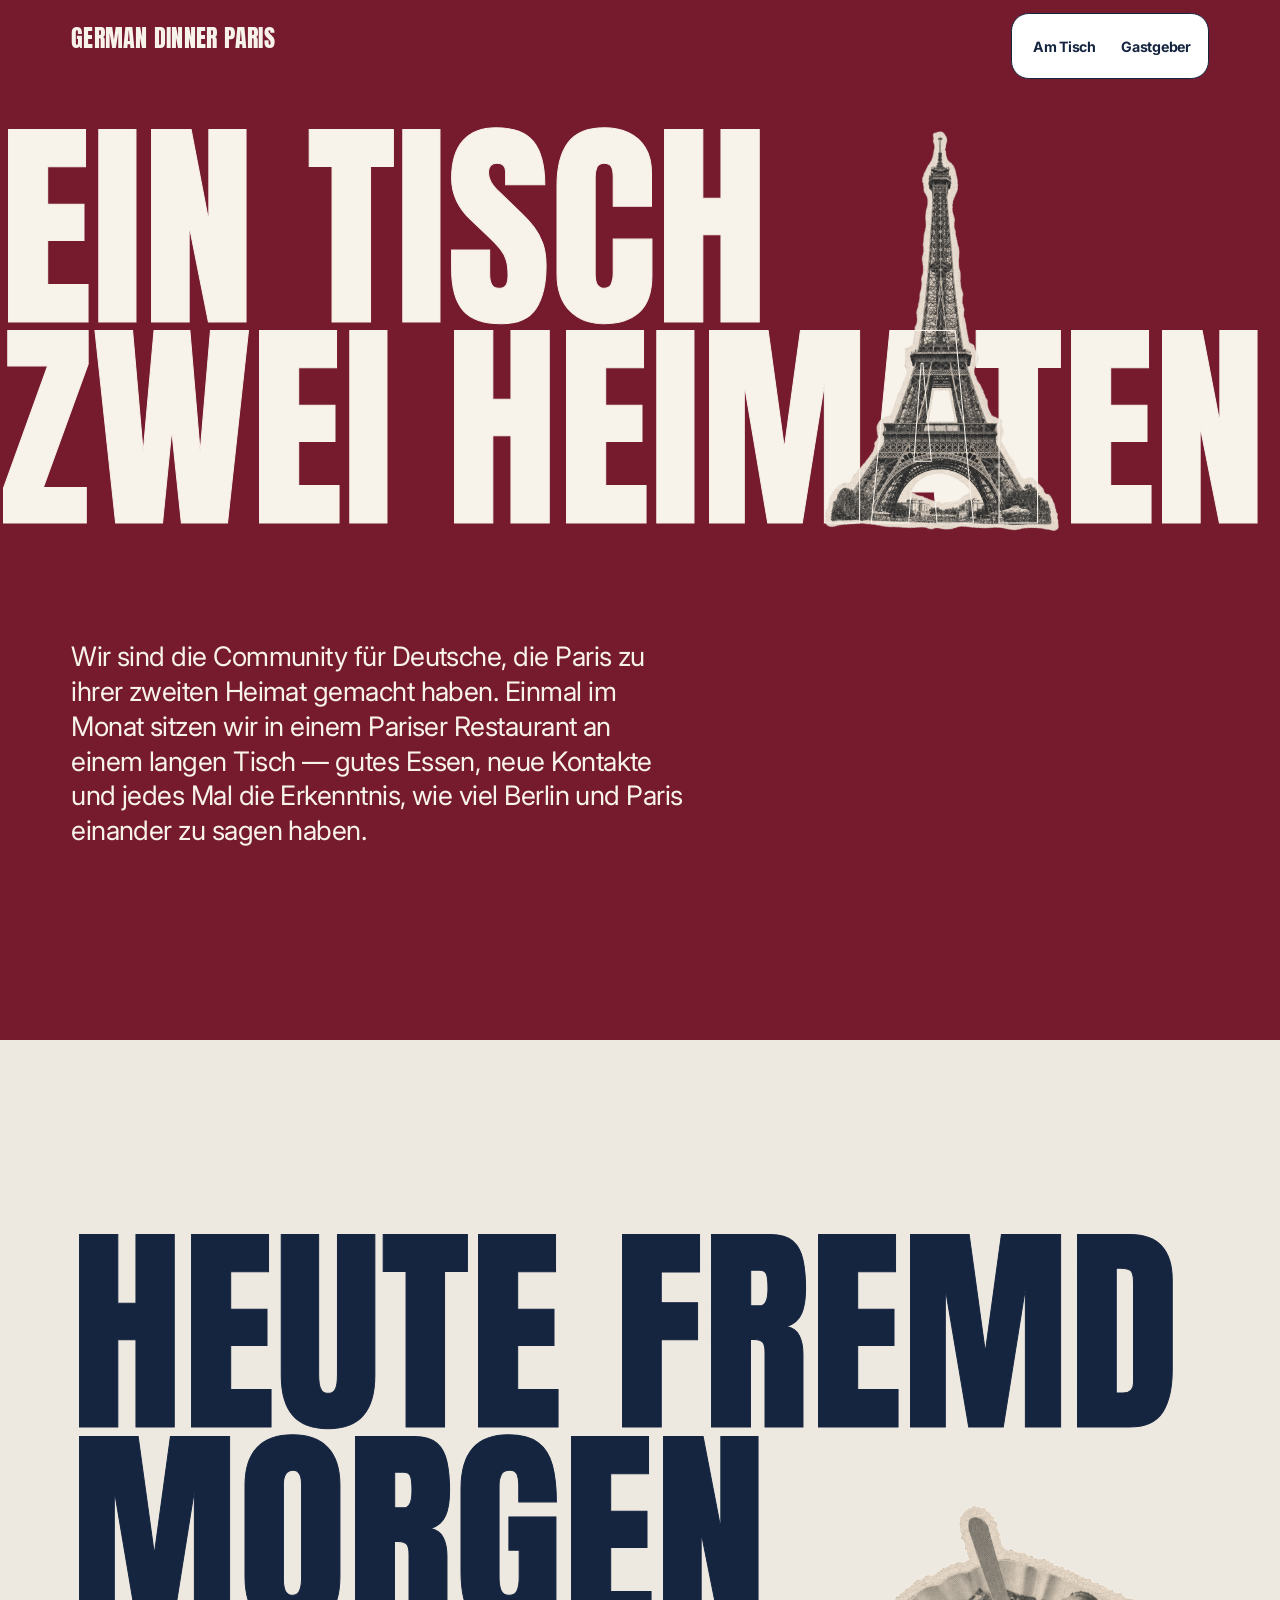
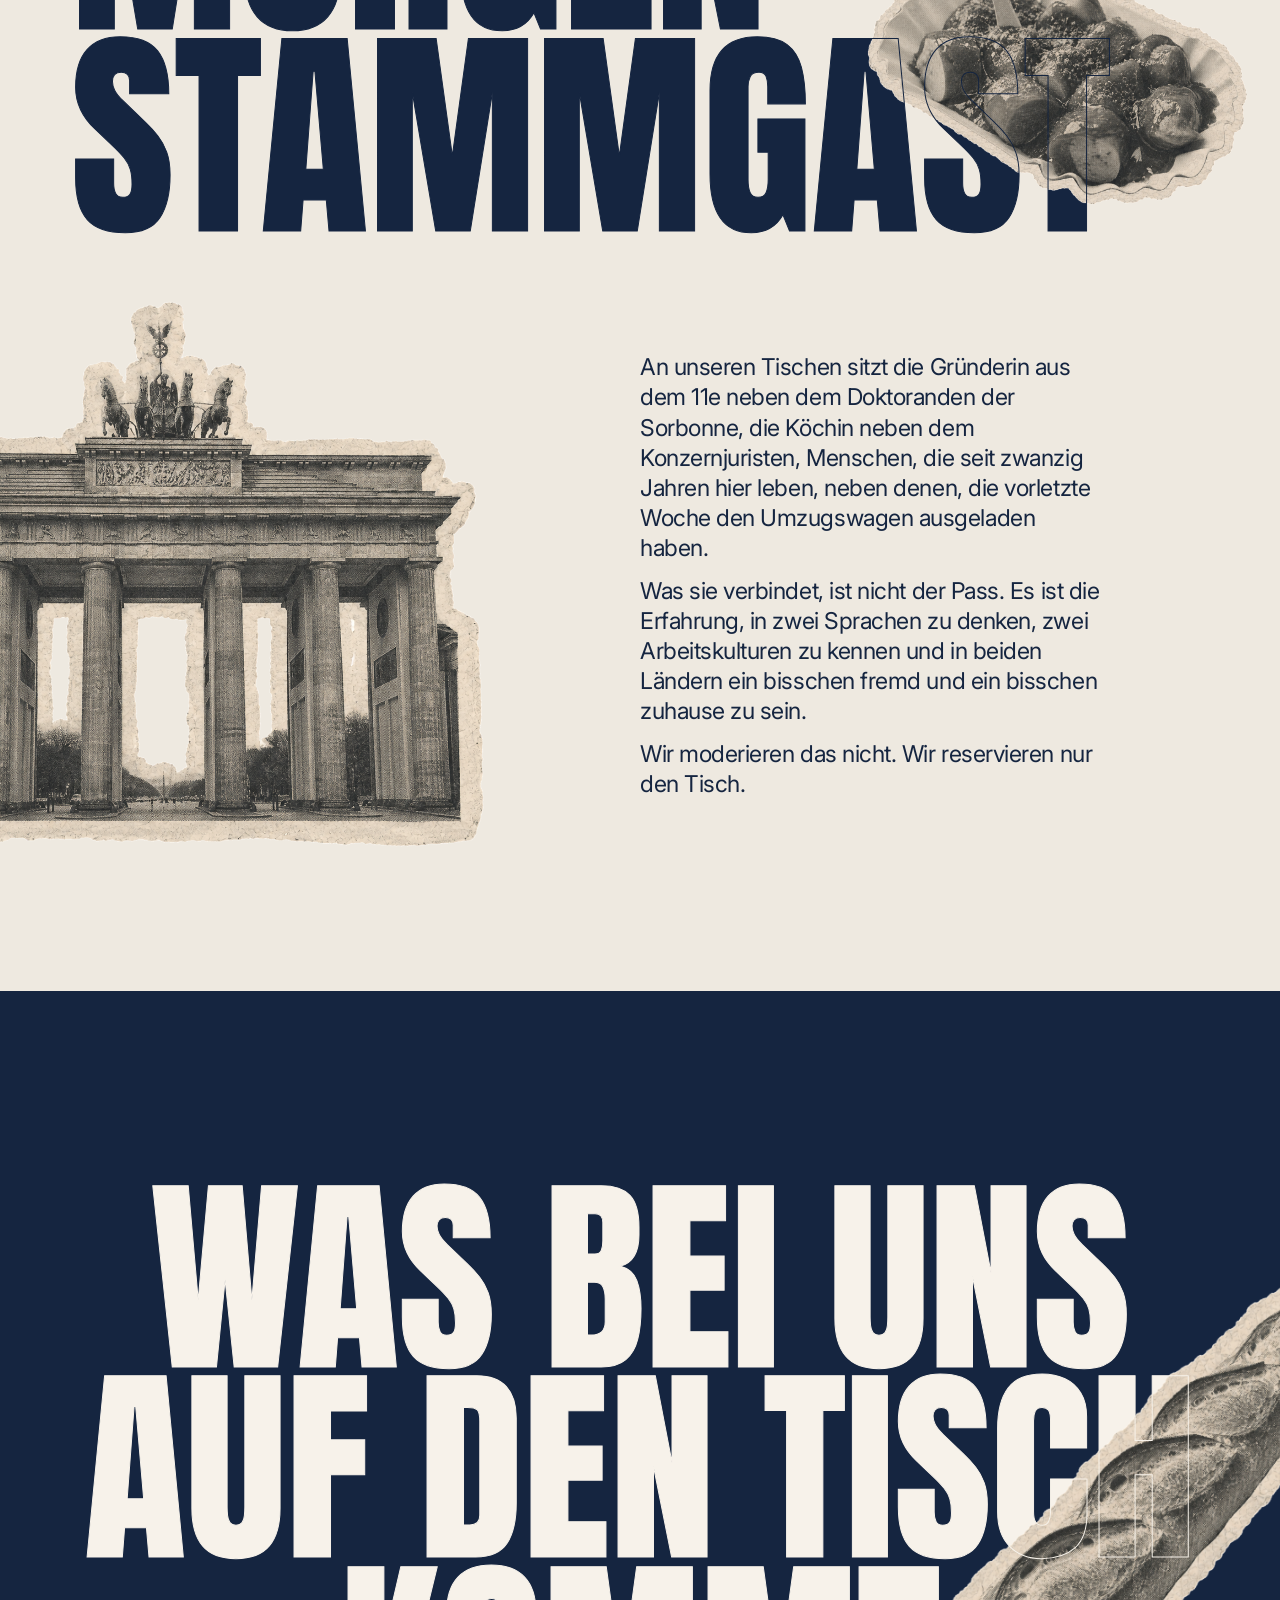
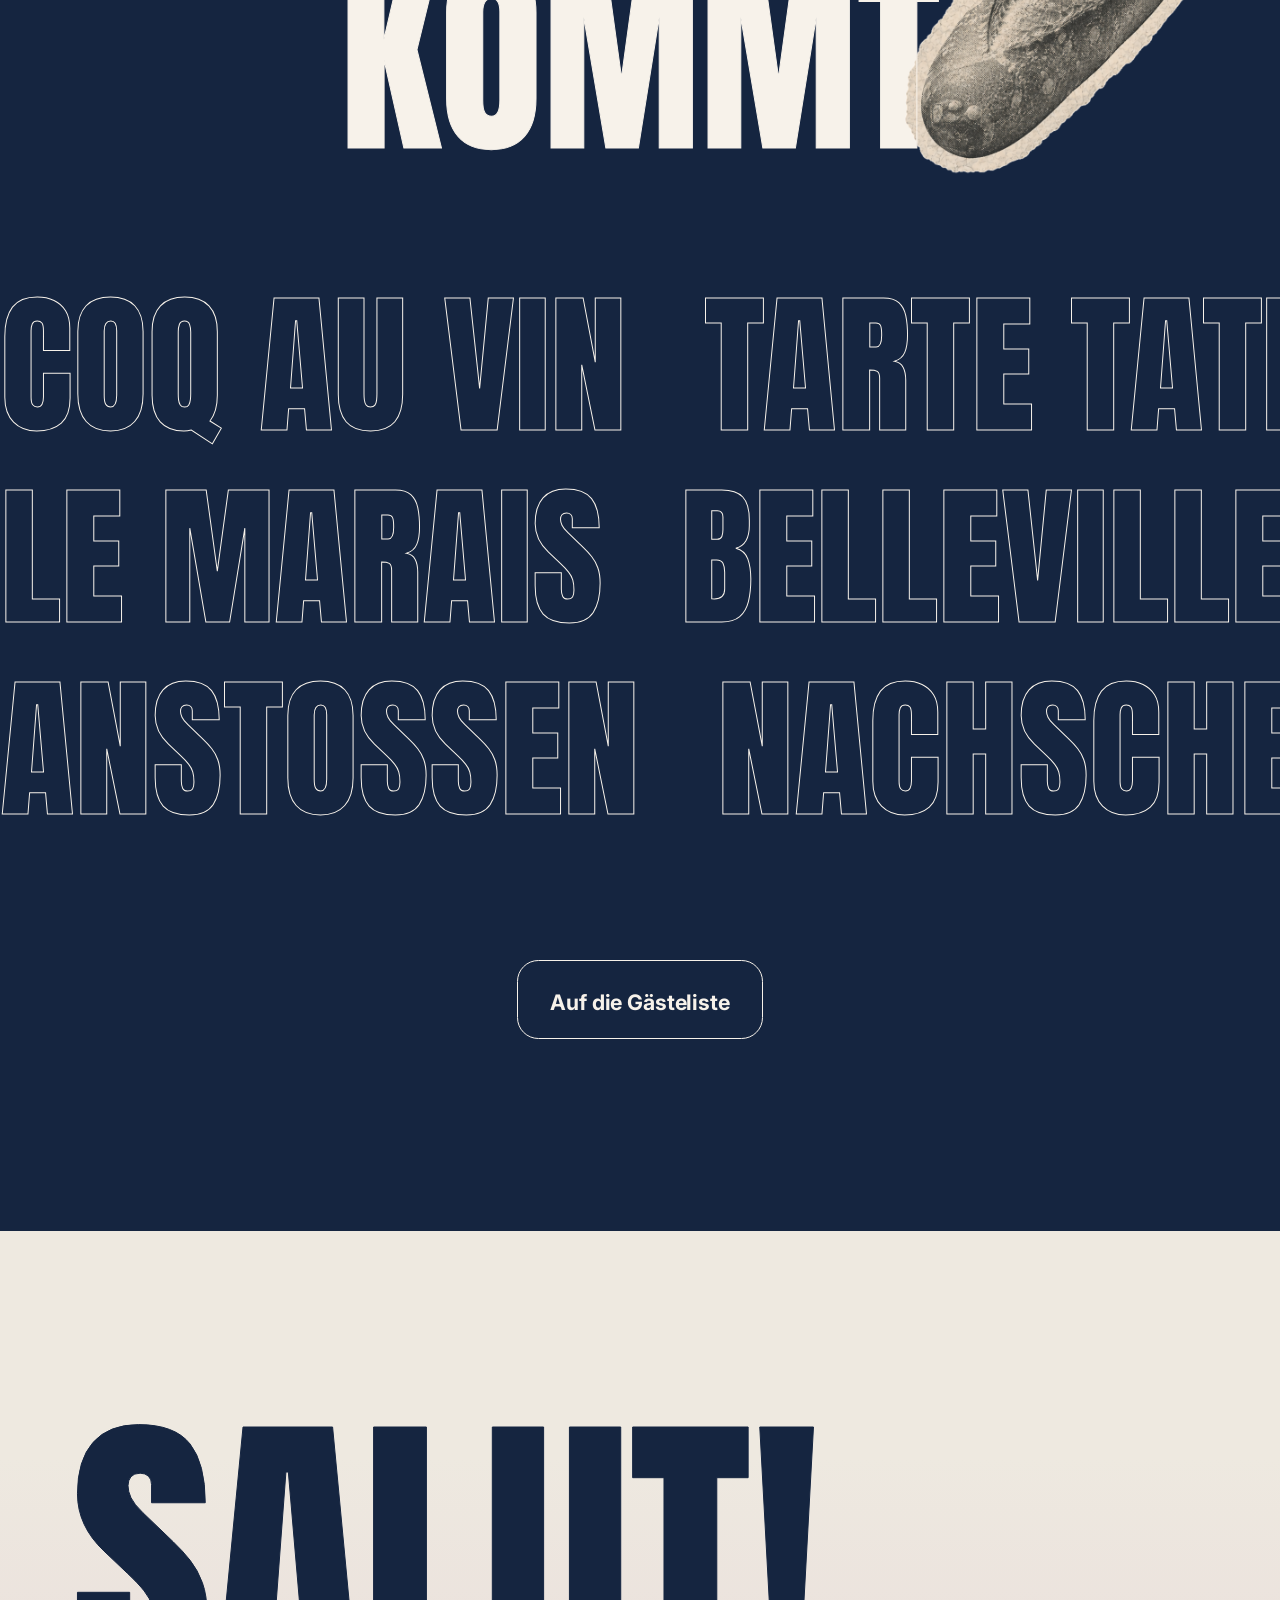
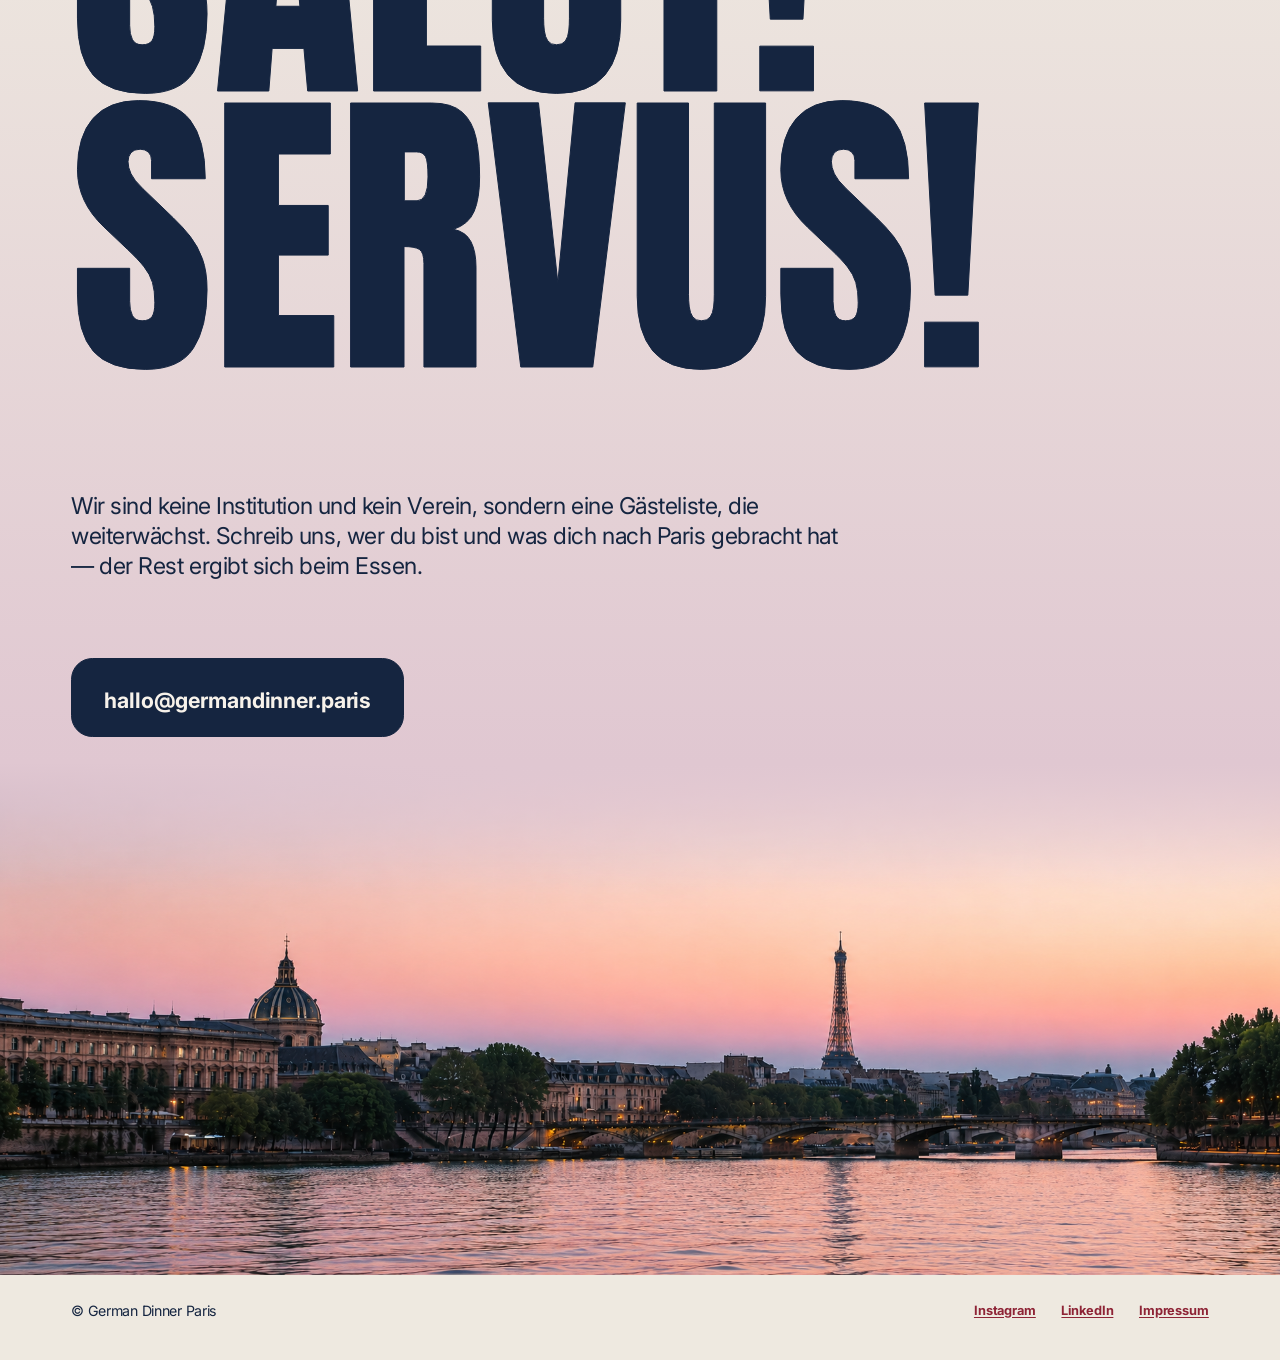
==== index.html @ aedc8566 "Mobil und Zwischenbereich: der fehlende zweite Breakpoint Vier Defekte auf dem Handy behoben:    Her" ====
<!DOCTYPE html>
<html lang="de">
<head>
<meta charset="utf-8">
<meta name="viewport" content="width=device-width, initial-scale=1">
<title>German Dinner Paris — Ein Tisch, zwei Heimaten</title>
<meta name="description" content="Die Community für Deutsche in Paris. Lange Tische, deutsch-französische Küche, neue Leute — und jedes Mal die Erkenntnis, wie viel Berlin und Paris einander zu sagen haben.">

<link rel="preconnect" href="https://fonts.googleapis.com">
<link rel="preconnect" href="https://fonts.gstatic.com" crossorigin>
<link href="https://fonts.googleapis.com/css2?family=Anton&family=Inter:wght@400;500;700&display=swap" rel="stylesheet">

<link rel="stylesheet" href="tokens.css?v=1787051856">
<link rel="stylesheet" href="base.css?v=1787051856">
<link rel="stylesheet" href="components.css?v=1787051856">
<link rel="stylesheet" href="page.css?v=1787051856">
</head>
<body>

<!-- ══════════════════════════════════════════════════════════
     NAVIGATION — Desktop: Pille oben rechts. Mobile: unten zentriert.
     ══════════════════════════════════════════════════════════ -->
<nav class="nav" aria-label="Hauptnavigation">
  <button class="nav__trigger" type="button" aria-expanded="false" aria-controls="navlist">Menü</button>
  <div class="nav__list" id="navlist">
    <a class="navlink" href="#tisch">Am Tisch</a>
    <a class="navlink" href="gastgeber.html">Gastgeber</a>
  </div>
</nav>


<!-- ══════════════════════════════════════════════════════════
     1  HERO
     Zwei Cutouts, zwei Länder — die Bilder tragen die Aussage,
     die Headline benennt sie.
     ══════════════════════════════════════════════════════════ -->
<section class="section section--accent">
  <div class="container">

    <header class="header">
      <a class="wordmark" href="#">German Dinner Paris</a>
    </header>

    <div class="spacer spacer--sm"></div>

    <div class="headline headline--hero">
      <h1 class="headline__text headline__text--sm headline__text--outline" aria-hidden="true">Ein Tisch<br>Zwei Heimaten</h1>
      <img class="object object--front object--eiffel-hero" src="01_Eiffelturm.png" alt="" aria-hidden="true">
      <h1 class="headline__text headline__text--sm">Ein Tisch<br>Zwei Heimaten</h1>
    </div>

    <div class="spacer spacer--sm"></div>

    <div class="textblock textblock--lead">
      <p>Wir sind die Community für Deutsche, die Paris zu ihrer zweiten
         Heimat gemacht haben. Einmal im Monat sitzen wir in einem Pariser
         Restaurant an einem langen Tisch — gutes Essen, neue Kontakte und
         jedes Mal die Erkenntnis, wie viel Berlin und Paris einander zu
         sagen haben.</p>
    </div>

    <div class="spacer spacer--lg"></div>
  </div>
</section>


<!-- ══════════════════════════════════════════════════════════
     2  MANIFEST — wer am Tisch sitzt
     ══════════════════════════════════════════════════════════ -->
<section class="section section--neutral" id="tisch">
  <div class="container">
    <div class="spacer spacer--lg"></div>

    <div class="headline headline--object">
      <h2 class="headline__text headline__text--manifest headline__text--outline" aria-hidden="true">Heute fremd<br>morgen<br>Stammgast</h2>
      <img class="object object--back object--tor-bleed" src="02_Brandenburgertor_cut.png" alt="" aria-hidden="true">
      <img class="object object--front object--currywurst" src="05_Currywurst_cut.png" alt="" aria-hidden="true">
      <h2 class="headline__text headline__text--manifest">Heute fremd<br>morgen<br>Stammgast</h2>
    </div>

    <div class="spacer spacer--md"></div>

    <div class="textblock textblock--offset">
      <p>An unseren Tischen sitzt die Gründerin aus dem 11e neben dem
         Doktoranden der Sorbonne, die Köchin neben dem Konzernjuristen,
         Menschen, die seit zwanzig Jahren hier leben, neben denen, die
         vorletzte Woche den Umzugswagen ausgeladen haben.</p>
      <p>Was sie verbindet, ist nicht der Pass. Es ist die Erfahrung, in zwei
         Sprachen zu denken, zwei Arbeitskulturen zu kennen und in beiden
         Ländern ein bisschen fremd und ein bisschen zuhause zu sein.</p>
      <p>Wir moderieren das nicht. Wir reservieren nur den Tisch.</p>
    </div>

    <div class="spacer spacer--lg"></div>
  </div>
</section>


<!-- ══════════════════════════════════════════════════════════
     3  MENÜ — Marquee
     Drei Bänder: Küche, Städte, Verben. Die Liste steht jeweils
     zweimal im Track, sonst springt der Loop bei -50%.
     ══════════════════════════════════════════════════════════ -->
<section class="section section--dark">
  <div class="container">
    <div class="spacer spacer--lg"></div>
    <div class="headline headline--object">
      <h2 class="headline__text headline__text--center headline__text--menu headline__text--outline" aria-hidden="true">Was bei uns<br>auf den Tisch<br>kommt</h2>
      <img class="object object--front object--baguette" src="04_Baguette_cut.png" alt="" aria-hidden="true">
      <h2 class="headline__text headline__text--center headline__text--menu">Was bei uns<br>auf den Tisch<br>kommt</h2>
    </div>
    <div class="spacer spacer--md"></div>
  </div>

  <div class="marquee" aria-label="Aus der Karte">
    <div class="marquee__track">
      <ul class="marquee__list">
        <li class="marquee__item"><span class="marquee__link">Coq au Vin</span></li>
        <li class="marquee__item"><span class="marquee__link">Tarte Tatin</span></li>
        <li class="marquee__item"><span class="marquee__link">Bouillabaisse</span></li>
        <li class="marquee__item"><span class="marquee__link">Crème Brûlée</span></li>
        <li class="marquee__item"><span class="marquee__link">Steak Frites</span></li>
        <li class="marquee__item"><span class="marquee__link">Ratatouille</span></li>
        <li class="marquee__item"><span class="marquee__link">Macaron</span></li>
        <li class="marquee__item"><span class="marquee__link">Millefeuille</span></li>
        <li class="marquee__item"><span class="marquee__link">Cassoulet</span></li>
        <li class="marquee__item"><span class="marquee__link">Sole Meunière</span></li>
      </ul>
      <ul class="marquee__list" aria-hidden="true">
        <li class="marquee__item"><span class="marquee__link">Coq au Vin</span></li>
        <li class="marquee__item"><span class="marquee__link">Tarte Tatin</span></li>
        <li class="marquee__item"><span class="marquee__link">Bouillabaisse</span></li>
        <li class="marquee__item"><span class="marquee__link">Crème Brûlée</span></li>
        <li class="marquee__item"><span class="marquee__link">Steak Frites</span></li>
        <li class="marquee__item"><span class="marquee__link">Ratatouille</span></li>
        <li class="marquee__item"><span class="marquee__link">Macaron</span></li>
        <li class="marquee__item"><span class="marquee__link">Millefeuille</span></li>
        <li class="marquee__item"><span class="marquee__link">Cassoulet</span></li>
        <li class="marquee__item"><span class="marquee__link">Sole Meunière</span></li>
      </ul>
    </div>
  </div>

  <div class="marquee" aria-label="Wo wir uns treffen">
    <div class="marquee__track marquee__track--reverse">
      <ul class="marquee__list">
        <li class="marquee__item"><span class="marquee__link">Le Marais</span></li>
        <li class="marquee__item"><span class="marquee__link">Belleville</span></li>
        <li class="marquee__item"><span class="marquee__link">Oberkampf</span></li>
        <li class="marquee__item"><span class="marquee__link">Montmartre</span></li>
        <li class="marquee__item"><span class="marquee__link">Bastille</span></li>
        <li class="marquee__item"><span class="marquee__link">Pigalle</span></li>
        <li class="marquee__item"><span class="marquee__link">Saint-Germain</span></li>
        <li class="marquee__item"><span class="marquee__link">Batignolles</span></li>
        <li class="marquee__item"><span class="marquee__link">Odéon</span></li>
        <li class="marquee__item"><span class="marquee__link">République</span></li>
      </ul>
      <ul class="marquee__list" aria-hidden="true">
        <li class="marquee__item"><span class="marquee__link">Le Marais</span></li>
        <li class="marquee__item"><span class="marquee__link">Belleville</span></li>
        <li class="marquee__item"><span class="marquee__link">Oberkampf</span></li>
        <li class="marquee__item"><span class="marquee__link">Montmartre</span></li>
        <li class="marquee__item"><span class="marquee__link">Bastille</span></li>
        <li class="marquee__item"><span class="marquee__link">Pigalle</span></li>
        <li class="marquee__item"><span class="marquee__link">Saint-Germain</span></li>
        <li class="marquee__item"><span class="marquee__link">Batignolles</span></li>
        <li class="marquee__item"><span class="marquee__link">Odéon</span></li>
        <li class="marquee__item"><span class="marquee__link">République</span></li>
      </ul>
    </div>
  </div>

  <div class="marquee" aria-label="Was an unseren Abenden passiert">
    <div class="marquee__track">
      <ul class="marquee__list">
        <li class="marquee__item"><span class="marquee__link">Anstoßen</span></li>
        <li class="marquee__item"><span class="marquee__link">Nachschenken</span></li>
        <li class="marquee__item"><span class="marquee__link">Widersprechen</span></li>
        <li class="marquee__item"><span class="marquee__link">Weiterdenken</span></li>
        <li class="marquee__item"><span class="marquee__link">Verbinden</span></li>
        <li class="marquee__item"><span class="marquee__link">Bleiben</span></li>
      </ul>
      <ul class="marquee__list" aria-hidden="true">
        <li class="marquee__item"><span class="marquee__link">Anstoßen</span></li>
        <li class="marquee__item"><span class="marquee__link">Nachschenken</span></li>
        <li class="marquee__item"><span class="marquee__link">Widersprechen</span></li>
        <li class="marquee__item"><span class="marquee__link">Weiterdenken</span></li>
        <li class="marquee__item"><span class="marquee__link">Verbinden</span></li>
        <li class="marquee__item"><span class="marquee__link">Bleiben</span></li>
      </ul>
    </div>
  </div>

  <div class="spacer spacer--md"></div>
  <div class="container container--center">
    <a class="button" href="gastgeber.html">Auf die Gästeliste</a>
  </div>
  <div class="spacer spacer--lg"></div>
</section>


<!-- ══════════════════════════════════════════════════════════
     4  EINLADUNG + HORIZONT
     Die Einladung sitzt im Verlauf: das Elfenbein wird nach unten
     hin zum Pariser Abendhimmel und geht ohne Kante in das Foto
     über. Der Verlauf endet exakt auf dem Mittelwert der obersten
     Bildzeile (--color-horizon-sky); die Blende über der Bildkante
     fängt die horizontale Streuung dieser Zeile ab.
     ══════════════════════════════════════════════════════════ -->
<section class="section horizon" id="platz">
  <div class="horizon__sky">
    <div class="container">
      <div class="spacer spacer--lg"></div>

      <div class="headline">
        <h2 class="headline__text headline__text--closing headline__text--outline" aria-hidden="true">Salut!<br>Servus!</h2>
        <h2 class="headline__text headline__text--closing">Salut!<br>Servus!</h2>
      </div>

      <!-- md statt sm: schiebt Fließtext und Mail-Button tiefer in den
           Verlauf, wo die Farbe schon deutlich in den Abendhimmel dreht. -->
      <div class="spacer spacer--md"></div>

      <div class="textblock textblock--wide">
        <p>Wir sind keine Institution und kein Verein, sondern eine Gästeliste,
           die weiterwächst. Schreib uns, wer du bist und was dich nach Paris
           gebracht hat — der Rest ergibt sich beim Essen.</p>
      </div>

      <div class="spacer spacer--sm"></div>

      <div class="button-row">
        <a class="button button--dark button--filled" href="mailto:hallo@germandinner.paris">hallo@germandinner.paris</a>
      </div>

      <!-- xs statt lg: der Button steht dicht an der Bildkante, damit der
           Block im Bild endet statt davor auszulaufen. -->
      <div class="spacer spacer--xs"></div>
    </div>
  </div>

  <div class="horizon__photo">
    <img src="11_Paris.png"
         alt="Blick über die Seine auf Paris in der Abenddämmerung: links das Institut de France, in der Mitte der Pont des Arts, am Horizont der Eiffelturm">
  </div>
</section>


<!-- ══════════════════════════════════════════════════════════
     5  FOOTER — steht unter dem Bild, am Fuß der Seite
     ══════════════════════════════════════════════════════════ -->
<section class="section section--neutral">
  <div class="container">
    <div class="spacer spacer--xs"></div>
    <footer class="footer">
      <p class="footer__text">© German Dinner Paris</p>
      <div class="footer__links">
        <a class="footer__link" href="#">Instagram</a>
        <a class="footer__link" href="#">LinkedIn</a>
        <a class="footer__link" href="#">Impressum</a>
      </div>
    </footer>
  </div>
</section>


<script>
/* Mobile-Navigation --------------------------------------------------- */
(function () {
  var trigger = document.querySelector('.nav__trigger');
  var list    = document.getElementById('navlist');
  if (!trigger || !list) return;

  trigger.addEventListener('click', function () {
    var open = trigger.getAttribute('aria-expanded') === 'true';
    trigger.setAttribute('aria-expanded', String(!open));
    list.setAttribute('data-open', String(!open));
  });

  list.addEventListener('click', function (e) {
    if (e.target.closest('.navlink')) {
      trigger.setAttribute('aria-expanded', 'false');
      list.setAttribute('data-open', 'false');
    }
  });
})();

/* Akkordeon ----------------------------------------------------------- */
(function () {
  var toggles = document.querySelectorAll('.accordion__toggle');

  Array.prototype.forEach.call(toggles, function (toggle) {
    toggle.addEventListener('click', function () {
      var panel = document.getElementById(toggle.getAttribute('aria-controls'));
      var open  = toggle.getAttribute('aria-expanded') === 'true';

      /* Nur ein Panel gleichzeitig — der Kartenstapel bleibt so lesbar */
      Array.prototype.forEach.call(toggles, function (other) {
        if (other === toggle) return;
        other.setAttribute('aria-expanded', 'false');
        var p = document.getElementById(other.getAttribute('aria-controls'));
        if (p) p.setAttribute('data-open', 'false');
      });

      toggle.setAttribute('aria-expanded', String(!open));
      if (panel) panel.setAttribute('data-open', String(!open));
    });
  });
})();
</script>

</body>
</html>
---- tokens.css ----
/* ============================================================
   DESIGN TOKENS
   Abgeleitet von lafamiglia.vc — siehe DESIGN-SYSTEM.md
   ============================================================
   AUSTAUSCHEN für ein neues Projekt:
     - Block 2 (Farben): nur die 4 Kernfarben
     - Block 3 (Typografie): --font-display, --font-body
   NICHT ändern:
     - --u und alle calc(var(--u) * n)
     - --border-width, --transition-instant, --shadow-*
     - die z-index-Leiter
   ============================================================ */

:root {

  /* ══ 1. BASIS-UNIT ═════════════════════════════════════════
     Die zentrale Größe des gesamten Systems. Alles ist ein
     Vielfaches davon.
     Original: font-size: 1vw, ab 1440px eingefroren auf 14.4px.
     clamp() ergänzt eine Untergrenze und behebt damit den
     Lesbarkeitsdefekt der Referenz zwischen 480 und 767px. */
  --u: clamp(10px, 1vw, 14.4px);

  /* Zweiter Unit nur für Display-Typografie und Marquee.
     Ohne Untergrenze, damit Headlines auf sehr schmalen Viewports
     die Contentbreite füllen statt überzulaufen — die Untergrenze
     von --u schützt den Fließtext, würde hier aber Überlauf erzeugen. */
  --u-display: min(1vw, 14.4px);


  /* ══ 2. FARBEN ═════════════════════════════════════════════ */

  /* Kernpalette — GERMAN DINNER PARIS
     Tricolore, aber gedämpft: Weinrot und Marineblau statt Signalrot und
     Signalblau, dazwischen ein warmes Elfenbein als „blanc".
     Beide Farbfelder sind dunkel — anders als in der Referenz steht auf
     ihnen heller Text, nicht schwarzer. Das Elfenbein trägt den dunklen
     Text und ist zugleich der Papierton der Bildausschnitte, sodass die
     Cutouts eingebettet statt aufgeklebt wirken. */
  --color-primary:         #761B2E;  /* Weinrot    rgb(118,27,46)   hsl(348,63%,28%) */
  --color-navy:            #152540;  /* Marineblau rgb(21,37,64)    hsl(218,51%,17%) */
  --color-background:      #EEE9E0;  /* Elfenbein  rgb(238,233,224) hsl(39,29%,91%)  */
  --color-surface:         #FFFFFF;  /* rgb(255,255,255)  hsl(0,0%,100%)   */

  /* Marineblau trägt Text, Rahmen und gefüllte Flächen — reines Schwarz
     kommt in der Palette nicht mehr vor. */
  --color-secondary:       var(--color-navy);

  /* Abgeleitet */
  --color-accent:          var(--color-primary);
  --color-primary-ink:     #8E2436;  /* Links auf Elfenbein, 7.1:1        */
  --color-link-on-dark:    #E9BCC4;  /* Links auf Wein 6.3:1 / Navy 9.1:1 */
  --color-background-hero: var(--color-primary);   /* Hero-Fläche: Weinrot   */
  --color-background-alt:  var(--color-navy);      /* Marquee-Band: Marineblau */

  --color-text-primary:    var(--color-navy);
  --color-text-secondary:  #4C5568;
  /* Kein reines Weiß: das warme Creme nimmt den Papierton der Cutouts auf.
     Auf Weinrot 9.6:1, auf Marineblau 13.8:1. */
  --color-text-inverse:    #F7F2EA;
  --color-text-on-fill:    #F7F2EA;
  --color-text-muted:      rgba(247, 242, 234, .22);

  --color-border:          var(--color-navy);
  --color-border-subtle:   rgba(247, 242, 234, .22);

  /* Status — Erweiterung, in der Referenz nicht vorhanden.
     Error liegt bewusst heller und oranger als das Weinrot, damit
     Fehlermeldung und Akzentfarbe nicht verwechselbar sind. */
  --color-success:         #1F7A52;  /* hsl(157,60%,30%) */
  --color-warning:         #B07D12;  /* hsl(41,82%,38%)  */
  --color-error:           #D14330;  /* hsl(8,64%,50%)   */

  /* Ladeplatzhalter hinter Full-Bleed-Bildern */
  --color-image-placeholder: #9FB0C4;

  /* Nahtfarbe des Abschlussbildes: der Mittelwert der obersten Bildzeile
     von 11_Paris.png. Der Verlauf über dem Foto endet auf genau diesem
     Wert, deshalb ist die Kante unsichtbar. Wird das Bild getauscht, muss
     dieser Wert neu aus der ersten Bildzeile bestimmt werden. */
  --color-horizon-sky: #E0C7D1;


  /* ══ 3. TYPOGRAFIE ═════════════════════════════════════════ */

  --font-display: "Anton", "Big Shoulders Display", Impact, sans-serif;
  --font-body:    "Inter", "Helvetica Neue", -apple-system,
                  BlinkMacSystemFont, Arial, sans-serif;

  --fw-regular: 400;
  --fw-medium:  500;
  --fw-bold:    700;

  /* Skala — bewusst mit einem Loch zwischen heading-sm und display-xl.
     Die Display-Multiplikatoren sind gegenüber der Referenz (17.5 / 16)
     an Antons Laufweite angepasst: Anton läuft rund 1,6× breiter als
     MD Nichrome. Erhalten bleibt die Regel, nicht die Zahl — die
     Headline füllt die Contentbreite von 1280px. */
  --fs-display-2xl: calc(var(--u-display) * 17.2);  /* 248px @1440 */
  --fs-display-xl:  calc(var(--u-display) * 15.5);  /* 223px @1440 */
  --fs-heading-sm:  calc(var(--u) * 2.22);  /*  32px         */
  --fs-body-lg:     calc(var(--u) * 1.81);  /*  26.1px       */
  --fs-button:      calc(var(--u) * 1.67);  /*  24px         */
  --fs-nav:         calc(var(--u) * 1.11);  /*  16px         */
  --fs-caption:     calc(var(--u) * 1.11);  /*  16px         */
  --fs-link-sm:     calc(var(--u) * 1);     /*  14.4px       */

  --lh-display: .9;
  --lh-tight:   1;
  --lh-body:    1.3;
  --lh-loose:   1.5;

  --ls-display: -.01vw;
  --ls-body:    -.02em;


  /* ══ 4. SPACING ════════════════════════════════════════════ */

  --space-2xs: calc(var(--u) * 0.5);   /*   7.2px */
  --space-xs:  calc(var(--u) * 1);     /*  14.4px */
  --space-sm:  calc(var(--u) * 2);     /*  28.8px */
  --space-md:  calc(var(--u) * 2.5);   /*  36px   */
  --space-lg:  calc(var(--u) * 3.5);   /*  50.4px */
  --space-xl:  calc(var(--u) * 5.56);  /*  80px   ← Container-Padding */
  --space-2xl: calc(var(--u) * 6);     /*  86.4px */
  --space-3xl: calc(var(--u) * 9);     /* 129.6px */
  --space-4xl: calc(var(--u) * 15);    /* 216px   ← Sektionsabstand   */


  /* ══ 5. SIZING & CONTAINER ═════════════════════════════════ */

  --container-max-width: calc(var(--u) * 100);    /* 1440px */
  --container-padding:   var(--space-xl);         /*   80px */
  --content-width:       calc(var(--u) * 88.9);   /* 1280px */

  --column-text:         calc(var(--u) * 36.11);  /*  520px */
  --column-text-wide:    calc(var(--u) * 60);     /*  864px */
  --column-offset-half:  calc(var(--u) * 44.44);  /*  640px */

  --card-height:         calc(var(--u) * 44.31);  /*  638px */
  --portrait-max-height: calc(var(--u) * 33);     /*  475px */
  --card-overlap:        calc(var(--u) * -3.4);   /*  -49px */

  --marquee-height:      16vw;
  --fullbleed-height:    50vw;
  --logo-width:          calc(var(--u) * 10.14);  /*  146px */


  /* ══ 6. BORDER RADIUS ══════════════════════════════════════ */

  --radius-sm:   8px;
  --radius-md:   1.2rem;   /* 19.2px — Standard für alle Flächen */
  --radius-lg:   1.2rem;
  --radius-btn:  1em;      /* relativ zur eigenen Schriftgröße */
  --radius-pill: 1.39em;


  /* ══ 7. BORDERS ════════════════════════════════════════════ */

  --border-width:       1px;    /* skaliert bewusst NICHT mit */
  --border-width-thick: 1.5px;
  --border-default:     var(--border-width) solid var(--color-border);
  --text-stroke:        1px;
  --text-stroke-mobile: 0.7px;


  /* ══ 8. SHADOWS ════════════════════════════════════════════
     Bewusste Entscheidung: das Design kennt keine Elevation.
     Tiefe entsteht durch z-index, negative Margins und 1px-Rahmen. */

  --shadow-none: none;
  --shadow-card: none;


  /* ══ 9. TRANSITIONS ════════════════════════════════════════
     Zustandswechsel sind Schnitte, keine Blenden. */

  --transition-instant: 0s;
  --transition-fast:    .12s linear;   /* Obergrenze, falls unvermeidbar */
  --transition-mobile:  .2s ease;      /* nur Akkordeon/Karten ≤479px    */
  --marquee-duration:   60s;
  --marquee-easing:     linear;
  --dropdown-delay:     200ms;


  /* ══ 10. Z-INDEX ═══════════════════════════════════════════ */

  --z-base:            0;
  --z-image-back:      1;
  --z-image-front:     2;
  --z-heading-outline: 3;
  --z-ticker:          4;
  --z-card-overlay:    2;
  --z-nav-mobile:      100;
  --z-nav:             900;


  /* ══ 11. BREAKPOINTS (Referenzwerte) ═══════════════════════ */

  --bp-mobile:  479px;
  --bp-tablet:  767px;
  --bp-laptop:  991px;
  --bp-freeze: 1440px;
}


/* ============================================================
   MOBILE — der einzige echte Layout-Breakpoint.
   Eigener Multiplikatorsatz auf demselben Basisunit.
   Display schrumpft stark (17.5→19.7 bei viel kleinerem u),
   Body wächst relativ (1.81→4.62). Das Kontrastverhältnis
   fällt von ~10:1 auf ~4:1 — beabsichtigt.
   ============================================================ */

@media (max-width: 479px) {
  :root {
    --u: clamp(3.6px, 1vw, 5px);
    --u-display: 1vw;

    --fs-display-2xl: calc(var(--u-display) * 17.2);
    --fs-display-xl:  calc(var(--u-display) * 15.5);
    --fs-heading-sm:  calc(var(--u) * 4.62);
    --fs-body-lg:     calc(var(--u) * 4.62);
    --fs-button:      calc(var(--u) * 4);
    --fs-nav:         calc(var(--u) * 4);
    --fs-caption:     calc(var(--u) * 3.59);
    --fs-link-sm:     calc(var(--u) * 3.59);

    --space-2xs: calc(var(--u) * 1);
    --space-xs:  calc(var(--u) * 2);
    --space-sm:  calc(var(--u) * 4);
    --space-md:  calc(var(--u) * 6);
    --space-lg:  calc(var(--u) * 8);
    --space-xl:  calc(var(--u) * 5.56);   /* Seitenpadding bleibt proportional */
    --space-2xl: calc(var(--u) * 10);
    --space-3xl: calc(var(--u) * 25);
    --space-4xl: calc(var(--u) * 30);

    --logo-width:    calc(var(--u) * 30);
    --card-overlap:  calc(var(--u) * -8.2);
    --radius-pill:   3em;
    --text-stroke:   var(--text-stroke-mobile);
  }
}
---- base.css ----
/* ============================================================
   BASE — Reset, Basiselemente, Layout-Primitives
   Setzt tokens.css voraus.
   ============================================================ */

/* ── Schriften einbinden ────────────────────────────────────
   Ersetze diese Blöcke durch deine eigenen Familien.
   Display: hoch-kondensierte Grotesk, nur uppercase, ≥60px.
   Body:    neutrale Grotesk, 400/500/700.

@font-face {
  font-family: "Display";
  src: url("fonts/display-regular.woff2") format("woff2");
  font-weight: 400; font-style: normal; font-display: swap;
}
@font-face {
  font-family: "Body";
  src: url("fonts/body-regular.woff2") format("woff2");
  font-weight: 400; font-style: normal; font-display: swap;
}
@font-face {
  font-family: "Body";
  src: url("fonts/body-medium.woff2") format("woff2");
  font-weight: 500; font-style: normal; font-display: swap;
}
@font-face {
  font-family: "Body";
  src: url("fonts/body-bold.woff2") format("woff2");
  font-weight: 700; font-style: normal; font-display: swap;
}
   ──────────────────────────────────────────────────────────── */


/* ── Reset ──────────────────────────────────────────────────── */

*, *::before, *::after { box-sizing: border-box; }

html { height: 100%; -webkit-text-size-adjust: 100%; }

body {
  margin: 0;
  min-height: 100%;
  background-color: var(--color-background);
  color: var(--color-text-primary);

  /* Der Basisunit lebt hier. Alle em-Werte im System beziehen
     sich auf diesen Wert. */
  font-family: var(--font-body);
  font-size: var(--u);
  font-weight: var(--fw-regular);
  line-height: var(--lh-body);
  letter-spacing: var(--ls-display);

  -webkit-font-smoothing: antialiased;
  -moz-osx-font-smoothing: grayscale;
}

img, svg, video { display: block; max-width: 100%; }

button, input, select, textarea { font: inherit; color: inherit; }


/* ── Basiselemente ──────────────────────────────────────────── */

h1, h2, h3, h4, h5, h6 { margin: 0; font-weight: var(--fw-regular); }

p {
  margin: 0 0 var(--space-2xs);
  color: var(--color-text-primary);
  font-size: var(--fs-body-lg);
  font-weight: var(--fw-regular);
  line-height: var(--lh-body);
  letter-spacing: var(--ls-body);
}
p:last-child { margin-bottom: 0; }

a {
  color: var(--color-primary-ink);
  text-decoration: underline;
  text-underline-offset: .15em;
  transition-duration: var(--transition-instant);
}
a:hover { opacity: .5; }

/* Auf den dunklen Farbfeldern trägt der Akzentton nicht — Weinrot auf
   Marineblau kommt nur auf 2.2:1. Dort steht ein aufgehelltes Rosé
   derselben Farbfamilie. Bewusst nur auf Textlinks im Fließtext
   gemünzt — Buttons, Wortmarke und Navigation führen ihre eigene
   Farblogik und dürfen hiervon nicht überschrieben werden. */
.section--dark :is(p, li) a,
.section--accent :is(p, li) a { color: var(--color-link-on-dark); }


/* ── Focus (fehlt in der Referenz vollständig) ─────────────── */

a:focus-visible,
button:focus-visible,
.button:focus-visible,
.navlink:focus-visible,
.accordion__toggle:focus-visible,
[tabindex]:focus-visible {
  outline: 2px solid currentColor;
  outline-offset: 3px;
}


/* ── Reduced Motion (fehlt in der Referenz) ────────────────── */

@media (prefers-reduced-motion: reduce) {
  .marquee__track { animation: none !important; transform: none !important; }
  *, *::before, *::after {
    animation-duration: .01ms !important;
    animation-iteration-count: 1 !important;
    transition-duration: .01ms !important;
    scroll-behavior: auto !important;
  }
}


/* ============================================================
   LAYOUT-PRIMITIVES
   ============================================================ */

/* ── Sektion ────────────────────────────────────────────────
   Vollflächiger Farbblock. overflow:hidden fängt angeschnittene
   Bildobjekte ab — das ist Pflicht, kein Detail. */

.section {
  position: relative;
  overflow: hidden;
}
/* Zwei dunkle Farbfelder — Weinrot und Marineblau — mit hellem Text,
   dazwischen das Elfenbein mit dunklem Text. Anders als in der Referenz,
   deren Akzentfläche hell genug für schwarzen Text war. */
.section--accent {
  background-color: var(--color-background-hero);
  color: var(--color-text-inverse);
}
.section--dark {
  background-color: var(--color-background-alt);
  color: var(--color-text-inverse);
}
.section--neutral { background-color: var(--color-background); }

.section--accent :is(h1, h2, h3, h4, p),
.section--dark   :is(h1, h2, h3, h4, p) { color: var(--color-text-inverse); }

.section--visible { overflow: visible; }   /* nur wenn Sticky-Kinder enthalten sind */


/* ── Container ──────────────────────────────────────────────
   1440px max, 80px Seitenpadding → 1280px Contentbreite.
   Das ist die Referenzachse des gesamten Designs. */

.container {
  max-width: var(--container-max-width);
  margin-inline: auto;
  padding-inline: var(--container-padding);
}
.container--center { display: flex; justify-content: center; align-items: flex-start; }

@media (max-width: 479px) {
  .container { max-width: 100%; }
}


/* ── Spacer ─────────────────────────────────────────────────
   Vertikaler Rhythmus über leere Elemente statt Margins.
   Ungewöhnlich, aber der Grund für die Konsistenz. */

.spacer      { flex: none; }
.spacer--xs  { width: var(--space-sm);  height: var(--space-sm);  }
.spacer--sm  { width: var(--space-2xl); height: var(--space-2xl); }
.spacer--md  { width: var(--space-3xl); height: var(--space-3xl); }
.spacer--lg  { width: var(--space-4xl); height: var(--space-4xl); }


/* ── Textspalte ─────────────────────────────────────────────
   Nie zentriert, nie volle Breite. Entweder linksbündig bei 0
   oder startend bei exakt 50% der Contentbreite. */

.textblock            { max-width: var(--column-text); position: relative; z-index: var(--z-image-front); }
.textblock--offset    { margin-left: var(--column-offset-half); }
.textblock--wide      { max-width: var(--column-text-wide); }

@media (max-width: 479px) {
  .textblock, .textblock--wide { max-width: 100%; }
  .textblock--offset { margin-left: 0; }
}


/* ── 50/50-Split mit Sticky-Visual ──────────────────────────
   Kein Gap. Trennung entsteht durch Innen-Whitespace. */

.split          { display: flex; align-items: flex-start; position: relative; }
.split__visual  { width: 50%; position: sticky; top: 0; padding-top: var(--space-2xl); }
.split__content { width: 50%; padding-top: var(--space-lg); }

@media (max-width: 479px) {
  .split          { flex-direction: column; }
  .split__visual  { width: 100%; position: static; padding-top: 0; }
  .split__content { width: 100%; padding-top: calc(var(--u) * 20); }
}
---- components.css ----
/* ============================================================
   COMPONENTS
   Setzt tokens.css und base.css voraus.

   Aufbau der Datei:
     1  Header & Logo
     2  Navigation (Desktop-Pille / Mobile-Bottom-Sheet)
     3  Display-Headline mit Outline-Overlay  ← die Signature
     4  Bildobjekte (freigestellte Cutouts)
     5  Buttons
     6  Karten
     7  Akkordeon-Stapel
     8  Marquee
     9  Full-Bleed-Bildsektion
    10  Footer
    11  Erweiterungen: Formulare, Badges, Tabs
         (in der Referenz nicht vorhanden — konsequent abgeleitet)
   ============================================================ */


/* ════════════════════════════════════════════════════════════
   1  HEADER & LOGO
   ════════════════════════════════════════════════════════════ */

.header {
  display: flex;
  justify-content: space-between;
  align-items: stretch;
  padding-top: var(--space-xs);
  position: relative;
}

.logo {
  width: var(--logo-width);
  max-width: none;
  padding-top: var(--space-xs);
}

@media (max-width: 479px) {
  .header { margin-bottom: calc(var(--u) * 15); padding-top: calc(var(--u) * 6); }
  .logo   { padding-top: 0; }
}


/* ════════════════════════════════════════════════════════════
   2  NAVIGATION
   Desktop: freischwebende Pille oben rechts — keine Leiste.
   Mobile:  Pille unten zentriert mit Menu-Trigger.
   ════════════════════════════════════════════════════════════ */

.nav {
  position: fixed;
  top: var(--space-xs);
  right: var(--container-padding);
  z-index: var(--z-nav);

  display: flex;
  align-items: center;

  background-color: var(--color-surface);
  border: var(--border-default);
  border-radius: var(--radius-pill);

  /* Pflicht: beschneidet die schwarze Hover-Fläche am Radius */
  overflow: hidden;
}

.nav__list {
  display: flex;
  align-items: center;
}

.navlink {
  display: block;
  color: var(--color-text-primary);
  font-family: var(--font-body);
  font-size: var(--fs-nav);
  font-weight: var(--fw-bold);
  line-height: var(--lh-body);
  letter-spacing: var(--ls-body);
  text-decoration: none;

  /* em bezieht sich hier auf die EIGENE font-size, nicht auf --u.
     Bei --fs-nav = 16px: 27.2 / 14.4 / 24px. */
  padding: 1.7em .9em 1.5em;

  transition-duration: var(--transition-instant);
}
.navlink:first-child { padding-left: 1.5em; }
.navlink:last-child  { padding-right: 1.2em; }

/* Harte Inversion, ohne Dauer — das prägendste Merkmal des Designs */
.navlink:hover {
  background-color: var(--color-secondary);
  color: var(--color-text-inverse);
  opacity: 1;
}

.nav__trigger { display: none; }

@media (max-width: 479px) {
  .nav {
    /* Zentrierung über transform statt auto-Margins: bei fixierten Boxen
       mit left:0 und right:0 lösen sich auto-Margins zu 0 auf, die Pille
       würde am linken Rand kleben. */
    top: auto;
    right: auto;
    bottom: var(--space-2xs);
    left: 50%;
    transform: translateX(-50%);
    z-index: var(--z-nav-mobile);

    flex-direction: column;
    justify-content: flex-end;

    width: max-content;
    min-width: calc(var(--u) * 38);
    max-width: calc(var(--u) * 60);
    height: auto;
    margin: 0;
  }

  .nav__trigger {
    display: block;
    width: 100%;
    padding: 1.4em 0 1.2em;
    color: var(--color-text-primary);
    font-size: var(--fs-nav);
    font-weight: var(--fw-bold);
    letter-spacing: var(--ls-body);
    text-align: center;
    cursor: pointer;
  }
  .nav__trigger:hover {
    background-color: var(--color-secondary);
    color: var(--color-text-inverse);
  }
  .nav__trigger[aria-expanded="true"] { color: rgba(0, 0, 0, .36); }

  .nav__list {
    display: none;
    flex-direction: column;
    order: -1;              /* Links klappen ÜBER dem Trigger auf */
    overflow: hidden;
  }
  .nav__list[data-open="true"] { display: flex; }

  .navlink {
    width: 100%;
    padding-inline: 0;
    text-align: center;
  }
  .navlink:first-child { padding-left: 0; }
  .navlink:last-child  { padding: 1.4em 0 1.2em; }
}


/* ════════════════════════════════════════════════════════════
   3  DISPLAY-HEADLINE MIT OUTLINE-OVERLAY   ← die Signature
   ════════════════════════════════════════════════════════════

   Markup — die Reihenfolge ist zwingend:

   <div class="headline">
     <h1 class="headline__text headline__text--outline">Text</h1>
     <img class="object object--front" src="…" alt="">
     <img class="object object--back"  src="…" alt="">
     <h1 class="headline__text">Text</h1>
   </div>

   Der Outline-Klon liegt absolut über allem (z-3), die Bilder
   dazwischen (z-2, z-1), der gefüllte Text im normalen Fluss
   darunter. Das Bild verdeckt den gefüllten Text; die Outline
   bleibt sichtbar. Aria-hidden auf dem Klon nicht vergessen.
   ════════════════════════════════════════════════════════════ */

.headline { position: relative; }

.headline__text {
  position: relative;
  margin: 0;
  color: var(--color-text-primary);
  font-family: var(--font-display);
  font-size: var(--fs-display-2xl);
  font-weight: var(--fw-regular);
  line-height: var(--lh-display);
  letter-spacing: var(--ls-display);
  text-transform: uppercase;

  /* Zeilenumbrueche kommen ausschliesslich aus dem <br> im Markup.
     Die Schriftgrade sind so gerechnet, dass die laengste Zeile die
     Contentbreite exakt fuellt — ohne diese Regel entscheidet Rundung
     darueber, ob eine Zeile umbricht. Bei 1009px Viewport war die
     Headline 897px breit, die Spalte 895px: „Ein Abend" fiel in zwei
     Zeilen. Ein Ueberhang von zwei Pixeln faellt niemandem auf, ein
     Umbruch mitten im Namen dagegen sofort. */
  white-space: nowrap;
}

/* Kleinere Variante — für Hero-Headlines, die drei Zeilen laufen */
.headline__text--sm { font-size: var(--fs-display-xl); }

.headline__text--outline {
  position: absolute;
  top: 0;
  /* left/right sind Pflicht: ohne sie schrumpft die absolut gesetzte
     Kopie auf Textbreite. Bei linksbündigen Headlines fällt das nicht
     auf, bei zentrierten zentriert sie dann in einer schmaleren Box
     als die gefüllte Kopie — die Kontur säße sichtbar versetzt. */
  left: 0;
  right: 0;
  z-index: var(--z-heading-outline);
  margin-top: 0;
}

/* Bewusst ohne z-index: die Klasse steht nach --outline und hat dieselbe
   Spezifität. Ein z-index hier würde den der Outline-Kopie überschreiben,
   sie unter die Bildobjekte schieben und den Signature-Effekt genau bei
   zentrierten Headlines aushebeln. */
.headline__text--center  { text-align: center; }
.headline__text--inverse { color: var(--color-text-inverse); }

/* @supports-Kapselung ist Pflicht: ohne sie wird die Headline in
   nicht unterstützenden Engines unsichtbar statt nur ungefüllt. */
@supports (-webkit-text-stroke: 1px black) {
  .headline__text--outline {
    -webkit-text-stroke: var(--text-stroke) var(--color-text-primary);
    -webkit-text-fill-color: transparent;
  }
  .section--dark .headline__text--outline,
  .section--accent .headline__text--outline {
    -webkit-text-stroke-color: var(--color-text-inverse);
  }
}


/* ════════════════════════════════════════════════════════════
   4  BILDOBJEKTE (freigestellte Cutouts)
   Absolut positioniert, Maße in em (= Vielfache von --u), damit
   sie exakt mit der Typografie mitskalieren.
   Kein Radius, kein object-fit, kein Overlay.
   ════════════════════════════════════════════════════════════ */

.object {
  position: absolute;
  max-width: none;
}
.object--back  { z-index: var(--z-image-back);  }
.object--front { z-index: var(--z-image-front); }

/* Beispielplatzierungen — beim Austausch der Bilder anpassen.
   Zielbereich: horizontal 40–75% der Contentbreite, vertikal im
   unteren Drittel der Headline. Mindestens ein Objekt pro Sektion
   sollte über den Rand hinauslaufen (negativer margin-left). */

.object--hero-back  { width: calc(var(--u) * 24.03); margin-top: calc(var(--u) * 12.4); margin-left: calc(var(--u) * 39); }
.object--hero-front { width: calc(var(--u) * 27.29); margin-top: calc(var(--u) *  5.5); margin-left: calc(var(--u) * 40.1); }
.object--wide-right { width: calc(var(--u) * 60.21); margin-top: calc(var(--u) *  4.2); margin-left: calc(var(--u) * 41.5); }
.object--bleed-left { width: calc(var(--u) * 40.14); margin-top: calc(var(--u) *  8.1); margin-left: calc(var(--u) * -10.4); }


/* ════════════════════════════════════════════════════════════
   5  BUTTONS
   Drei Varianten, alle über Farbinversion definiert.
   transition-duration: 0s — harte Umschaltung ist Absicht.
   ════════════════════════════════════════════════════════════ */

.button {
  display: inline-block;
  cursor: pointer;

  font-family: var(--font-body);
  font-size: var(--fs-button);
  font-weight: var(--fw-bold);
  line-height: var(--lh-body);
  letter-spacing: var(--ls-display);
  text-align: center;
  text-decoration: none;

  /* Asymmetrisch: oben 1.3em, unten 1em. Kompensiert die
     Grundlinienlage der Grotesk — nicht "korrigieren". */
  padding: 1.3em 1.5em 1em;

  background-color: transparent;
  border: var(--border-width) solid var(--color-text-inverse);
  border-radius: var(--radius-btn);   /* 1em der eigenen font-size */
  color: var(--color-text-inverse);

  transition-duration: var(--transition-instant);
}

.button:hover {
  background-color: var(--color-surface);
  color: var(--color-text-primary);
  opacity: 1;
}

/* Auf hellem Grund */
.button--dark {
  border-color: var(--color-secondary);
  color: var(--color-text-primary);
}
.button--dark:hover {
  background-color: var(--color-secondary);
  color: var(--color-text-inverse);
}

/* Gefüllt */
.button--filled {
  background-color: var(--color-secondary);
  border-color: var(--color-secondary);
  color: var(--color-text-on-fill);
}
.button--filled:hover {
  background-color: var(--color-surface);
  color: var(--color-text-primary);
}

.button + .button { margin-left: var(--space-xs); }

@media (max-width: 479px) {
  /* Buttonreihe wird zum Stack */
  .button-row { display: flex; flex-direction: column; align-items: stretch; }
  .button + .button { margin-left: 0; margin-top: var(--space-2xs); }
}


/* ════════════════════════════════════════════════════════════
   6  KARTEN
   Weiße Fläche, 1px schwarzer Rahmen, großer Radius.
   Kein Schatten. Der Info-Kasten steht bewusst 1px über die
   Kartenkante hinaus.
   ════════════════════════════════════════════════════════════ */

.card {
  position: relative;
  display: flex;
  flex-direction: column;
  justify-content: center;
  align-items: flex-start;

  width: 100%;
  height: var(--card-height);

  background-color: var(--color-surface);
  border: var(--border-default);
  border-radius: var(--radius-pill);
  overflow: hidden;
}

/* Riesiger Name als Outline-Relief im Hintergrund */
.card__nametext {
  position: relative;
  z-index: var(--z-base);
  margin: 0 .25em 0 0;
  color: var(--color-text-primary);
  font-family: var(--font-display);
  font-size: var(--fs-display-2xl);
  line-height: var(--lh-display);
  white-space: nowrap;
}
@supports (-webkit-text-stroke: 1px white) {
  .card__nametext { -webkit-text-stroke: var(--text-stroke) var(--color-surface); }
}

.card__portrait {
  position: absolute;
  z-index: var(--z-image-back);
  max-height: var(--portrait-max-height);
  max-width: none;
  margin-inline: auto;
}

.card__info {
  position: absolute;
  inset: auto 0 0;
  z-index: var(--z-card-overlay);

  /* Überlappt den Kartenrand um genau 1px — bewusst */
  width: 100.2%;
  margin-bottom: -.2%;
  margin-left: -.1%;

  display: flex;
  flex-direction: column;
  align-items: flex-start;

  padding: var(--space-sm);
  background-color: var(--color-surface);
  border: var(--border-default);
  border-radius: var(--radius-md);
}

.card__title {
  margin-top: .25em;
  font-size: var(--fs-heading-sm);
  font-weight: var(--fw-medium);
  line-height: var(--lh-tight);
}

/* Grid über negative Margins — 28.8px Gutter */
.card-grid { display: flex; flex-wrap: wrap; margin-inline: calc(var(--space-xs) * -1); }
.card-grid__item { width: 33.333%; padding: 0 var(--space-xs) var(--space-sm); }

@media (max-width: 991px) { .card-grid__item { width: 50%; } }

@media (max-width: 479px) {
  .card {
    height: auto;
    justify-content: flex-start;
    padding-top: calc(var(--u) * 30);
    border-radius: var(--radius-md);
  }
  .card__portrait {
    position: relative;
    max-height: calc(var(--u) * 70);
    margin-top: var(--space-xs);
  }
  .card__info {
    position: relative;
    border: none;
    padding: calc(var(--u) * 6);
    transition: all var(--transition-mobile);
  }
  .card-grid { margin-inline: 0; }
  .card-grid__item { width: 100%; padding: 0 0 var(--space-xs); }
}


/* ════════════════════════════════════════════════════════════
   7  AKKORDEON-STAPEL ("Rolodex")
   Karten überlappen sich vertikal via negativem margin-top.
   Der Stapeleffekt ersetzt jeden Schatten.
   ════════════════════════════════════════════════════════════ */

.accordion__item {
  position: relative;
  z-index: var(--z-card-overlay);
  width: 100%;

  margin-top: var(--card-overlap);   /* −49px Überlappung */
  padding: 0;

  background-color: var(--color-surface);
  border: var(--border-default);
  border-radius: var(--radius-md);
  overflow: hidden;
  cursor: pointer;
}
.accordion__item:first-child { margin-top: 0; }
.accordion__item:last-child  { padding-top: var(--space-md); }

.accordion__toggle {
  display: flex;
  justify-content: space-between;
  align-items: center;
  width: 100%;

  /* Das große padding-bottom hält den überlappten Bereich leer */
  padding: var(--space-md) var(--space-sm) calc(var(--u) * 5.5);

  background: none;
  border: none;
  text-align: left;
  cursor: pointer;
}

.accordion__title {
  font-size: var(--fs-heading-sm);
  font-weight: var(--fw-medium);
  line-height: var(--lh-tight);
}

.accordion__panel {
  position: relative;
  display: none;
  padding-inline: var(--space-sm);
  background-color: var(--color-surface);
  overflow: hidden;

  /* Zieht den Inhalt unter den Toggle hoch */
  transform: translateY(calc(var(--u) * -5));
}
.accordion__panel[data-open="true"] { display: block; }

/* Plus-Icon aus zwei 1px-Divs — kein SVG, kein Icon-Font.
   Skaliert perfekt mit und braucht keinen Asset-Load. */
.plus {
  position: relative;
  display: flex;
  justify-content: center;
  align-items: center;
  width: var(--space-md);
  height: var(--space-md);
  flex: none;
}
.plus__line {
  position: absolute;
  width: 100%;
  height: var(--border-width);
  background-color: var(--color-secondary);
}
.plus__line--vertical { transform: rotate(90deg); }

@media (max-width: 479px) {
  .accordion__item {
    padding: calc(var(--u) * 6) calc(var(--u) * 6) calc(var(--u) * 12);
    transition: all var(--transition-mobile);
  }
  .accordion__toggle { padding: 0; }
  .accordion__toggle[aria-expanded="true"] { margin-bottom: var(--space-xs); }
  .accordion__panel  { position: static; transform: none; padding-inline: 0; }
}


/* ════════════════════════════════════════════════════════════
   8  MARQUEE
   Die Liste muss ZWEIMAL identisch im Track stehen, sonst
   springt der Loop bei translateX(-50%).

   <div class="marquee">
     <div class="marquee__track">
       <ul class="marquee__list">…</ul>
       <ul class="marquee__list" aria-hidden="true">…</ul>
     </div>
   </div>
   ════════════════════════════════════════════════════════════ */

.marquee {
  position: relative;
  z-index: var(--z-image-back);
  display: flex;
  align-items: center;
  width: 100%;
  height: var(--marquee-height);
}

.marquee__track {
  position: absolute;
  display: flex;
  align-items: center;
  white-space: nowrap;
  will-change: transform;
  animation: marquee-ltr var(--marquee-duration) var(--marquee-easing) infinite;
}
.marquee__track--reverse {
  animation-name: marquee-rtl;
}

.marquee__list { display: flex; flex-wrap: nowrap; margin: 0; padding: 0; list-style: none; }

.marquee__item {
  display: flex;
  justify-content: center;
  align-items: center;
  margin-right: 6vw;
}

.marquee__link {
  position: relative;
  z-index: var(--z-ticker);
  color: var(--color-text-inverse);
  font-family: var(--font-display);
  font-size: 17.5vw;
  font-weight: var(--fw-regular);
  line-height: var(--lh-display);
  letter-spacing: var(--ls-display);
  text-transform: uppercase;
  text-decoration: none;
  white-space: nowrap;
  cursor: pointer;
  transition-duration: var(--transition-instant);
}

@supports (-webkit-text-stroke: 1px white) {
  .marquee__link {
    -webkit-text-stroke: var(--text-stroke) var(--color-text-inverse);
    -webkit-text-fill-color: transparent;
  }
  /* Auf Marineblau wäre eine Füllung im Weinrot fast unsichtbar (2.2:1).
     Das Wort füllt sich deshalb massiv in Creme — Kontur wird Fläche. */
  .marquee__link:hover {
    -webkit-text-stroke: 0 var(--color-text-inverse);
    -webkit-text-fill-color: var(--color-text-inverse);
  }
}
.marquee__link:hover { color: var(--color-text-inverse); opacity: 1; }

@keyframes marquee-ltr { from { transform: translateX(0);    } to { transform: translateX(-50%); } }
@keyframes marquee-rtl { from { transform: translateX(-50%); } to { transform: translateX(0);    } }

@media (min-width: 992px) {
  .marquee__track:hover { animation-play-state: paused; }
}


/* ════════════════════════════════════════════════════════════
   9  FULL-BLEED-BILDSEKTION
   Bild sitzt UNTEN in der Sektion, Text steht darüber im Freien.
   Der Wrapper-Hintergrund ist der Ladeplatzhalter.
   ════════════════════════════════════════════════════════════ */

.fullbleed {
  position: absolute;
  z-index: var(--z-base);
  width: 100%;
  height: 100%;

  display: flex;
  flex-direction: column;
  justify-content: flex-end;
  align-items: flex-start;

  background-color: var(--color-image-placeholder);
}

.fullbleed__image {
  z-index: var(--z-base);
  width: 100%;
  max-width: none;
  object-fit: cover;
}

/* Reserviert die Bildhöhe im Fluss */
.fullbleed__spacer { height: var(--fullbleed-height); }


/* ════════════════════════════════════════════════════════════
   10  FOOTER
   ════════════════════════════════════════════════════════════ */

.footer {
  display: flex;
  justify-content: space-between;
  align-items: center;
  padding-bottom: calc(var(--u) * 3);
}

.footer__text {
  margin-bottom: 0;
  color: var(--color-text-primary);
  font-size: var(--fs-caption);
  line-height: var(--lh-loose);
}

.footer__link {
  margin-right: var(--space-sm);
  font-size: var(--fs-link-sm);
  font-weight: var(--fw-bold);
  cursor: pointer;
}

@media (max-width: 479px) {
  .footer {
    flex-direction: column;
    align-items: flex-start;
    /* Platz für die fixierte Bottom-Navigation */
    padding-bottom: calc(var(--u) * 30);
  }
  .footer__link { margin-left: 0; margin-right: calc(var(--u) * 5); }
}


/* ════════════════════════════════════════════════════════════
   11  ERWEITERUNGEN
   In der Referenz nicht vorhanden. Aus den Prinzipien
   abgeleitet: weiße Fläche, 1px schwarzer Rahmen, radius-md,
   harte Zustände, kein Schatten.
   Ohne Bruch entfernbar, falls nicht gebraucht.
   ════════════════════════════════════════════════════════════ */

.field { display: flex; flex-direction: column; gap: var(--space-2xs); }

.label {
  font-size: var(--fs-caption);
  font-weight: var(--fw-bold);
  letter-spacing: var(--ls-body);
}

.input, .textarea, .select {
  width: 100%;
  padding: var(--space-2xs) var(--space-xs);

  background-color: var(--color-surface);
  border: var(--border-default);
  border-radius: var(--radius-md);
  color: var(--color-text-primary);

  font-family: var(--font-body);
  font-size: var(--fs-body-lg);
  line-height: var(--lh-body);
  letter-spacing: var(--ls-body);

  box-shadow: var(--shadow-none);
  transition-duration: var(--transition-instant);
}
.input::placeholder, .textarea::placeholder { color: var(--color-text-secondary); opacity: .5; }

.input:focus-visible, .textarea:focus-visible, .select:focus-visible {
  outline: 2px solid var(--color-text-primary);
  outline-offset: 2px;
}

.input[aria-invalid="true"] { border-color: var(--color-error); }
.field__error   { color: var(--color-error);   font-size: var(--fs-caption); }
.field__success { color: var(--color-success); font-size: var(--fs-caption); }

.badge {
  display: inline-flex;
  align-items: center;
  padding: .4em .9em;
  border: var(--border-default);
  border-radius: var(--radius-pill);
  background: transparent;
  color: var(--color-text-primary);
  font-size: var(--fs-caption);
  font-weight: var(--fw-bold);
  letter-spacing: var(--ls-body);
  text-transform: uppercase;
}
.badge--success { border-color: var(--color-success); color: var(--color-success); }
.badge--warning { border-color: var(--color-warning); color: var(--color-warning); }
.badge--error   { border-color: var(--color-error);   color: var(--color-error);   }

/* Tabs verhalten sich wie Navigationslinks: harte Inversion */
.tabs {
  display: inline-flex;
  border: var(--border-default);
  border-radius: var(--radius-pill);
  overflow: hidden;
}
.tab {
  padding: 1.7em .9em 1.5em;
  background: transparent;
  border: none;
  color: var(--color-text-primary);
  font-size: var(--fs-nav);
  font-weight: var(--fw-bold);
  letter-spacing: var(--ls-body);
  cursor: pointer;
  transition-duration: var(--transition-instant);
}
.tab:hover,
.tab[aria-selected="true"] {
  background-color: var(--color-secondary);
  color: var(--color-text-inverse);
}
---- page.css ----
/* ============================================================
   PAGE — GERMAN DINNER PARIS
   Seitenspezifische Ergänzungen zum Design System.
   Enthält nur: Wortmarke, Bildplatzierungen, Footer-Linkzeile,
   Akkordeon-Fließtext. Alles andere kommt aus components.css.
   ============================================================ */


/* ── Wortmarke ──────────────────────────────────────────────
   Ersetzt das Logo-Bild der Referenz. Display-Schrift in
   Kleingröße, damit dieselbe Familie wie die Headlines spricht. */

.wordmark {
  display: inline-block;
  padding-top: var(--space-xs);

  color: var(--color-text-primary);
  font-family: var(--font-display);
  font-size: calc(var(--u) * 1.9);
  line-height: 1;
  letter-spacing: .01em;
  text-transform: uppercase;
  text-decoration: none;
  white-space: nowrap;
}
.wordmark:hover { opacity: .5; }

/* Auf dem Weinrot-Feld steht die Wortmarke in Creme */
.section--accent .wordmark { color: var(--color-text-inverse); }

@media (max-width: 479px) {
  .wordmark { font-size: calc(var(--u) * 6); padding-top: 0; }
}


/* ── Headline-Größen ────────────────────────────────────────
   Pro Headline aus der gemessenen Zeilenbreite abgeleitet, damit
   die längste Zeile die Contentbreite (1280px) füllt. Die Werte
   gelten viewportunabhängig, weil --u-display rein proportional
   skaliert und erst bei 1440px einfriert.
   Bei Textänderung neu bestimmen:
     Multiplikator = 1280 / (Zeilenbreite bei 100px) * 100 / 14.4  */

.headline__text--manifest { font-size: calc(var(--u-display) * 17.5); }
.headline__text--menu     { font-size: calc(var(--u-display) * 16.5); }
.headline__text--formate  { font-size: calc(var(--u-display) * 23);   }
.headline__text--closing  { font-size: calc(var(--u-display) * 24);   }


/* ── UMLAUTE IN DISPLAY-HEADLINES ───────────────────────────
   Wichtig für deutsche Texte: Anton setzt Ä/Ö/Ü auf 1,053em Höhe,
   der enge Zeilenabstand des Systems (line-height .9) reicht dafür
   nicht — die Umlautpunkte laufen in die Zeile darüber.

   Regel 1 (bevorzugt): mehrzeilige Display-Headlines ohne Ä/Ö/Ü
   texten. Der enge Satz ist das prägendste Merkmal des Designs.

   Regel 2 (Ausnahme): geht es nicht anders, diese Klasse ergänzen.
   Sie lockert nur die betroffene Headline, nicht das ganze System.
   Einzeilige Headlines brauchen sie nie. */

.headline__text--accents { line-height: 1.06; }


/* ── Hero-Headline ──────────────────────────────────────────
   Die einzige Headline der Seite, die über die Contentbreite
   hinausgeht: sie füllt die volle Containerbreite inklusive des
   Seitenpaddings, läuft also bis an die Viewportkanten. Der
   negative Rand hebt genau das Padding auf; die Breite bleibt an
   --container-max-width gebunden, damit sie oberhalb von 1440px
   mit dem Rest einfriert statt weiterzuwachsen. */

.headline--hero .headline__text {
  width: var(--container-max-width);
  margin-inline: calc(var(--container-padding) * -1);
  font-size: calc(var(--u-display) * 17.5);
}

.headline--hero { min-height: calc(var(--u) * 34); }

@media (max-width: 479px) {
  /* Auf Mobile stapeln Headline, Bild und Text untereinander. Ohne
     Mindesthöhe im Headline-Wrapper würde das absolut gesetzte Objekt
     in den nachfolgenden Fließtext laufen. */
  .headline--hero   { min-height: calc(var(--u) * 58);  }
  .headline--object { min-height: calc(var(--u) * 128); }

  /* 17 statt 17.5. Die Hero-Headline laeuft als einzige bis an beide
     Viewportkanten; bei 17.5 ist die laengste Zeile („Zwei Heimaten")
     383px breit und damit 8px breiter als ein 375er-Display — der letzte
     Buchstabe wurde abgeschnitten. Der Wert gilt fuer jede Displaybreite,
     weil --u-display rein proportional skaliert. */
  .headline--hero .headline__text { font-size: calc(var(--u-display) * 17); }
  /* Baguette und Sacré-Cœur bauen flacher als das Brandenburger Tor —
     mit der Vorgabe von oben klaffte hier eine tote Fläche zwischen Bild
     und Folgeelement. Der zweite Selektor trifft nur die Gästeliste-Seite:
     im Hero heißt der Wrapper headline--hero, nicht headline--object. */
  .section--dark   .headline--object { min-height: calc(var(--u) * 90); }
  .section--accent .headline--object { min-height: calc(var(--u) * 90); }
}


/* ── Bildobjekte ────────────────────────────────────────────
   Freigestellte Papierausschnitte, absolut platziert, Maße in
   Vielfachen von --u. Regel des Systems: mindestens ein Objekt
   pro Sektion ist angeschnitten. */

/* Hero: ein einzelnes Objekt rechts, Fließtext links. Der Eiffelturm
   überlagert die Headline — seine dünne Silhouette lässt die cremefarbene
   Kontur der oberen Textkopie durchscheinen, genau dafür ist der Effekt
   gebaut. Der Turmfuß läuft unter die Headline hinaus, damit das Objekt
   nicht bündig im Textblock sitzt. */
.object--eiffel-hero {
  width: calc(var(--u) * 32);
  margin-top: 0;
  margin-left: calc(var(--u) * 52);
}

/* Manifest: Tor unterhalb der Headline, links aus dem Bild laufend.
   Der Fließtext steht rechts daneben (textblock--offset), sodass sich
   Bild und Text nicht überlagern. */
.object--tor-bleed {
  width: calc(var(--u) * 54);
  margin-top: calc(var(--u) * 48);
  margin-left: calc(var(--u) * -20);
}

/* Manifest: Currywurst in der Lücke rechts neben der kurzen Zeile
   „MORGEN". Sie liegt vor der Typografie (z-2) — die Kontur der oberen
   Textkopie bleibt darüber sichtbar. */
.object--currywurst {
  width: calc(var(--u) * 30);
  margin-top: calc(var(--u) * 19);
  margin-left: calc(var(--u) * 62);
}

/* Menü: Baguette diagonal über der zentrierten Headline. Auf dem
   Marineblau trägt die cremefarbene Kontur über dem Brot. */
.object--baguette {
  width: calc(var(--u) * 44);
  margin-top: calc(var(--u) * 5);
  margin-left: calc(var(--u) * 61);
}

/* Formate: Sacré-Cœur über der rechten Hälfte der Headline — dieselbe
   Schichtung wie bei den übrigen Bildstellen: vor der gefüllten Textkopie,
   hinter der Kontur (z-3), sodass die Buchstaben als Umriss über dem
   Papierausschnitt weiterlaufen.

   Zur Position:

   1) Die Unterkante des Objekts liegt ungefähr auf der Grundlinie der
      zweiten Zeile. Auf dem Elfenbein war die Kontur marineblau, sie
      trägt also über den hellen Flächen des Stichs (Himmel, Kuppel,
      Fassade) und verschwindet über den dunklen Bäumen unten links.
      Diese Position legt Zeile 1 vollständig auf die Kuppel; nur bei
      „im Monat" grenzt das „o" an die Baumgruppe. Seit die Sektion
      weinrot ist, steht die Kontur in Marineblau statt Creme — dieselbe
      Überlegung, andere Farbe (siehe „Formate-Sektion auf Weinrot").

   2) Buchstabenkanten in Zeile 2 als Orientierung, falls verschoben
      werden soll: „M" 489, „o" 736, „n" 901, „a" 1066, „t" 1226.

   Frühere Fassungen dieses Kommentars nannten 49u als rechten Anschlag,
   weil ein Überstand die Seite horizontal scrollbar gemacht hätte. Das
   galt, solange die Sektion overflow: visible trug. Sie clippt inzwischen
   (wegen des Arc), das Objekt dürfte hier also auch rechts aus dem Bild
   laufen. */
.object--sacrecoeur {
  width: calc(var(--u) * 44);
  margin-top: calc(var(--u) * 0.5);
  margin-left: calc(var(--u) * 49);
}

@media (max-width: 479px) {
  /* Eiffelturm oben rechts über der Headline, rechts angeschnitten;
     Tor darunter, links aus dem Bild laufend. */
  .object--eiffel-hero {
    width: calc(var(--u) * 58);
    margin-top: calc(var(--u) * 2);
    margin-left: calc(var(--u) * 48);
  }
  .object--tor-bleed {
    width: calc(var(--u) * 78);
    margin-top: calc(var(--u) * 60);
    margin-left: calc(var(--u) * -14);
  }
  /* 46u statt 26u: bei 26u lag die Wurst ueber den letzten Buchstaben von
     „Stammgast". Auf dem Elfenbein ist die Kontur marineblau und
     verschwindet in einem so dunklen Stich — das Wort war schlicht weg.
     Jetzt steht sie unter der Typografie, leicht ueber dem Tor. */
  .object--currywurst {
    width: calc(var(--u) * 52);
    margin-top: calc(var(--u) * 46);
    margin-left: calc(var(--u) * 48);
  }
  .object--baguette {
    width: calc(var(--u) * 72);
    margin-top: calc(var(--u) * 22);
    margin-left: calc(var(--u) * 32);
  }
  /* 18.8u ist auch hier der rechte Anschlag: die Formate-Sektion trägt
     overflow: visible, ein überstehender Rand — auch der transparente Rand
     des PNG — macht die Seite horizontal scrollbar. Rechts bleiben 5px. */
  .object--sacrecoeur {
    width: calc(var(--u) * 74);
    margin-top: calc(var(--u) * 12);
    margin-left: calc(var(--u) * 18.8);
  }
}


/* ── Formate-Sektion auf Weinrot ────────────────────────────
   Das Farbfeld gilt für die ganze Sektion, aber zwei Elemente darin
   führen ihre eigene Farblogik und müssen zurückgeholt werden. */

/* Die Karten des Stapels bleiben weiße Flächen mit dunklem Text. Ohne
   diese Regel setzt .section--accent Titel und Fließtext der Karten auf
   Creme — also Creme auf Weiß, praktisch unsichtbar. */
.section--accent .accordion__title,
.section--accent .accordion__text { color: var(--color-text-primary); }

/* Fußzeile auf dem Farbfeld (Gästeliste-Seite). .footer__text setzt seine
   Farbe selbst auf Marineblau, die Links erben das Weinrot der
   Basis-Linkfarbe — beides auf Weinrot unlesbar (2,0:1 bzw. 1,2:1).
   Creme bringt 9,6:1. Die Regel in base.css greift hier nicht, sie ist
   bewusst auf Textlinks in p und li beschränkt. */
.section--accent .footer__text,
.section--accent .footer__link { color: var(--color-text-inverse); }

/* Die Kontur dieser Headline bleibt marineblau, obwohl das Farbfeld nach
   Creme verlangt. Sie ist nur dort überhaupt sichtbar, wo das Sacré-Cœur
   die gefüllte Kopie verdeckt — und über dem hellen Kalkstein der Kuppel
   trägt Creme nicht, die Buchstaben wären weg. Der übrige Teil der Kontur
   liegt deckungsgleich auf der cremefarbenen Füllung und spielt keine
   Rolle. Gleiche Spezifität wie die Regel in components.css, gewinnt
   über die Reihenfolge der Dateien. */
@supports (-webkit-text-stroke: 1px black) {
  .headline__text--formate.headline__text--outline {
    -webkit-text-stroke-color: var(--color-secondary);
  }
}


/* ── Marquee-Band ───────────────────────────────────────────
   Gegenüber der Referenz (17,5vw) verkleinert: Anton läuft so viel
   breiter, dass bei 17,5vw nur noch ein einziges Wort im Viewport
   stünde. 12vw zeigt rund anderthalb Begriffe — das Band liest sich
   als Laufschrift statt als Einzelwort. */

.marquee       { height: 15vw; }
.marquee__link { font-size: 12vw; }

@media (max-width: 479px) {
  .marquee       { height: 22vw; }
  .marquee__link { font-size: 17vw; }
}


/* ── Bildspalte im Split (Gästeliste-Seite) ─────────────────
   Die Spalte steht bewusst statisch. In base.css ist sie sticky, hier
   nicht: die Sektion trägt overflow: hidden, damit der Arc links an der
   Seitenkante geschnitten wird — und ein clippender Vorfahre setzt
   position: sticky ohnehin außer Kraft. Die Regel macht sichtbar, dass
   das gewollt ist, statt es als stillen Nebeneffekt stehen zu lassen. */

.section--accent .split__visual { position: static; }

/* Der Arc läuft links aus der Seite und wird an der Kante hart
   abgeschnitten, wie das Brandenburger Tor auf der Startseite.

   Breite und Rand sind aufeinander abgestimmt: das PNG hat links 10,4%
   transparenten Rand, das Motiv beginnt also erst bei 95px der
   Canvasbreite. Bei 145% Breite und ml -26u liegt die linke Torkante rund
   200px außerhalb — gut ein Viertel des Motivs ist weg. Nach rechts endet
   die Canvaskante bei 623px und bleibt vor dem Kartenstapel (ab 721px).

   Der negative margin-top hebt das Objekt über den Kartenstapel hinaus
   nach oben, bis knapp unter den Vorspanntext. */
.split__image {
  width: 145%;
  max-width: none;
  margin-left: calc(var(--u) * -26);
  margin-top: calc(var(--u) * -12);
}

@media (max-width: 479px) {
  /* Auch mobil links angeschnitten — die Sektion clippt, der Anschnitt
     ist das Gestaltungsmittel und darf auf dem Handy nicht verlorengehen.
     margin-top muss explizit auf 0: der negative Wert vom Desktop wuerde
     das Tor hier in den Vorspanntext ziehen. */
  .split__image {
    width: 120%;
    margin-top: 0;
    margin-left: calc(var(--u) * -29);
  }
}


/* ── Akkordeon-Fließtext ────────────────────────────────────
   Kleiner als der Haupt-Fließtext, damit der Kartenstapel nicht
   auseinanderläuft. */

.accordion__text {
  max-width: calc(var(--u) * 33);
  font-size: calc(var(--u) * 1.35);
  line-height: var(--lh-body);
}

@media (max-width: 479px) {
  .accordion__text { max-width: 100%; font-size: calc(var(--u) * 4); }
}


/* ── Akkordeon: Plus wird zu Minus ──────────────────────────
   Harte Umschaltung ohne Dauer, wie alle Zustände im System. */

.accordion__toggle[aria-expanded="true"] .plus__line--vertical { opacity: 0; }


/* ── Footer-Linkzeile ───────────────────────────────────────── */

.footer__links { display: flex; flex-wrap: wrap; align-items: center; }
.footer__link:last-child { margin-right: 0; }

@media (max-width: 479px) {
  .footer__text  { margin-bottom: var(--space-xs); }
  .footer__links { gap: 0; }
}


/* ── Fließtext-Rhythmus in mehrabsätzigen Blöcken ──────────── */

.textblock p + p { margin-top: var(--space-xs); }


/* ── Lead: der Einstiegstext unter der Hero-Headline ────────
   Breitere Spalte als die Standard-Textspalte (520px) und ein größerer
   Grad. Beides gehört zusammen: in der schmalen Spalte ergäbe der größere
   Grad acht sehr kurze Zeilen, in der breiten Spalte sind es sechs.
   Die Spalte bleibt deutlich unter der Contentbreite — die Regel des
   Systems, dass Fließtext nie über die volle Breite läuft, gilt weiter. */

.textblock--lead   { max-width: calc(var(--u) * 48); }   /* 691px */
.textblock--lead p { font-size: calc(var(--u) * 2.1); }  /* 30.2px statt 26.1px */

@media (max-width: 479px) {
  /* Pflicht: die Regel oben steht in page.css und schlägt sonst die
     Mobile-Regel aus base.css, die alle Textspalten auf 100% setzt. */
  .textblock--lead   { max-width: 100%; }
  .textblock--lead p { font-size: var(--fs-body-lg); }
}


/* ── Horizont: Abschlussbild mit Verlauf ────────────────────
   Die einzige Stelle der Seite mit einem CSS-Gradienten. Die
   Referenz kennt keine — dort ist der Verlauf über dem Abschlussbild
   Teil des Fotos selbst (ein hohes Bild, dessen oberer Teil nur
   Himmel ist). 11_Paris.png ist ein Panorama im Verhältnis 2,5:1 und
   kann diese Fläche nicht füllen, deshalb übernimmt der Verlauf hier
   den Part des Himmels. Das Prinzip bleibt gleich: die Seite endet
   nicht an einer Bildkante, sondern läuft in das Bild hinein. */

.horizon { background-color: var(--color-horizon-sky); }

/* Der Verlauf liegt nicht auf der Sektion, sondern auf dem Block über dem
   Foto — nur so endet er exakt an der Bildkante und nicht am Sektionsende.
   Seine Höhe kommt aus dem Inhalt: Headline, Fließtext und Mail-Button
   stehen im Verlauf und wandern damit selbst ins Bild hinein.
   Der Halt bei 20% hält den Kopf der Sektion auf reinem Elfenbein, sonst
   wäre die Kante zur Sektion darüber sichtbar; die Farbe dreht erst danach. */
.horizon__sky {
  background-image: linear-gradient(to bottom,
    var(--color-background) 0%,
    var(--color-background) 20%,
    var(--color-horizon-sky) 100%);
}

.horizon__photo { position: relative; }

.horizon__photo img {
  width: 100%;
  max-width: none;
  height: auto;
}

/* Blende über der Bildkante. Die oberste Bildzeile ist nicht einfarbig,
   sie streut horizontal zwischen #C2AEBC (links) und #F0D6D9 (rechts).
   Die Blende liegt an der Naht deckend auf und läuft nach unten aus:
   dadurch stimmen die Farben an der Kante exakt überein, und die
   Restdifferenz verteilt sich über 144px Himmel statt auf einer Linie.
   Sie darf nur so weit reichen, wie das Bild reiner Himmel ist. */
.horizon__photo::before {
  content: "";
  position: absolute;
  inset: 0 0 auto;
  height: calc(var(--u) * 10);
  background-image: linear-gradient(to bottom,
    var(--color-horizon-sky) 0%,
    rgba(224, 199, 209, 0) 100%);
  pointer-events: none;
}

@media (max-width: 479px) {
  /* Das Panorama wäre bei 375px nur 150px hoch — als Abschluss zu wenig.
     Deshalb hier ein festes, höheres Bildfenster mit Beschnitt an den
     Seiten. object-position hält den Ausschnitt auf Eiffelturm und
     Pont des Arts (bei 65% der Bildbreite). */
  .horizon__photo img {
    height: calc(var(--u) * 55);
    object-fit: cover;
    object-position: 65% 100%;
  }

  .horizon__photo::before { height: calc(var(--u) * 14); }
}


/* ── Zwischenbereich 480–900px ──────────────────────────────
   Landscape-Handys und kleine Tablets. Der fehlende zweite Breakpoint
   des Systems.

   Warum es hier ueberhaupt bricht: unterhalb von 1000px Viewport haengt
   --u an der Untergrenze des clamp (10px) und hoert auf mitzuwachsen,
   waehrend die Contentbreite weiter mit dem Viewport schrumpft. Alle
   Desktop-Maße sind aber Vielfache von --u und damit auf ein Verhaeltnis
   von 1280px Contentbreite zu u=14.4px gerechnet. Gemessen bei 600px:

     .textblock--offset  startet bei 444px in einer 489px breiten Spalte
                         — dem Absatz bleiben 44px, er laeuft als
                         Buchstabenband nach unten.
     .split__image       haengt an margin-left -26u = -260px in einer nur
                         244px breiten Spalte. Vom Arc bleiben 43%.
     .object--tor-bleed  liegt bei aufgehobenem Versatz direkt hinter dem
                         Fliesstext, der Absatz ist unlesbar.

   Die Loesung ist dieselbe Stapelung wie auf dem Handy. Die Maße stehen
   hier in vw statt in --u, weil sie das mitwachsen muessen, was --u in
   diesem Bereich nicht mehr tut. Die Zahlen sind die der Mobilfassung:
   dort ist --u unterhalb von 500px praktisch identisch mit 1vw, die
   Komposition ist also dieselbe, nur groesser. */

/* Das Seitenpadding haengt am Desktop an --u und friert deshalb unterhalb
   von 1000px Viewport bei 55,6px ein, waehrend der Viewport weiter
   schrumpft. Die Headlines skalieren aber mit --u-display = 1vw, sind also
   immer 88,9vw breit. Gemessen: bei 600px Headline 533px in einer 489px
   breiten Spalte, bei 945px Headline 840px in 834px — beides umbrochen,
   „Heute fremd" und „auf den Tisch" fallen auseinander. Mit einem Padding
   in vw stimmen Spalte und Headline wieder exakt ueberein, wie am Desktop
   und wie auf dem Handy. Der Bereich reicht bis 999px, weil --u erst ab
   1000px wieder mitwaechst. */

@media (min-width: 480px) and (max-width: 999px) {
  :root { --container-padding: 5.56vw; }
}


@media (min-width: 480px) and (max-width: 900px) {

  /* Reservierte Hoehe fuer die absolut gesetzten Objekte, sonst laufen
     sie in das jeweils folgende Element. */
  .headline--hero                    { min-height:  58vw; }
  .headline--object                  { min-height: 128vw; }
  .section--dark   .headline--object { min-height:  90vw; }
  .section--accent .headline--object { min-height:  90vw; }

  .headline--hero .headline__text { font-size: calc(var(--u-display) * 17); }

  .object--eiffel-hero { width: 58vw; margin-top:  2vw; margin-left:  48vw; }
  .object--tor-bleed   { width: 78vw; margin-top: 60vw; margin-left: -14vw; }
  .object--currywurst  { width: 52vw; margin-top: 46vw; margin-left:  48vw; }
  .object--baguette    { width: 72vw; margin-top: 22vw; margin-left:  32vw; }
  .object--sacrecoeur  { width: 74vw; margin-top: 12vw; margin-left: 18.8vw; }

  /* Alle Textspalten volle Breite — die halbe Contentbreite gibt es in
     diesem Bereich nicht mehr sinnvoll. */
  .textblock,
  .textblock--wide,
  .textblock--lead   { max-width: 100%; }
  .textblock--offset { margin-left: 0; }
  .textblock--lead p { font-size: var(--fs-body-lg); }

  /* Split stapeln, Bild ueber den Karten, Anschnitt links bleibt. */
  .split          { flex-direction: column; }
  .split__visual  { width: 100%; padding-top: 0; position: static; }
  .split__content { width: 100%; padding-top: var(--space-lg); }
  .split__image   { width: 120%; margin-top: 0; margin-left: -29vw; }
}
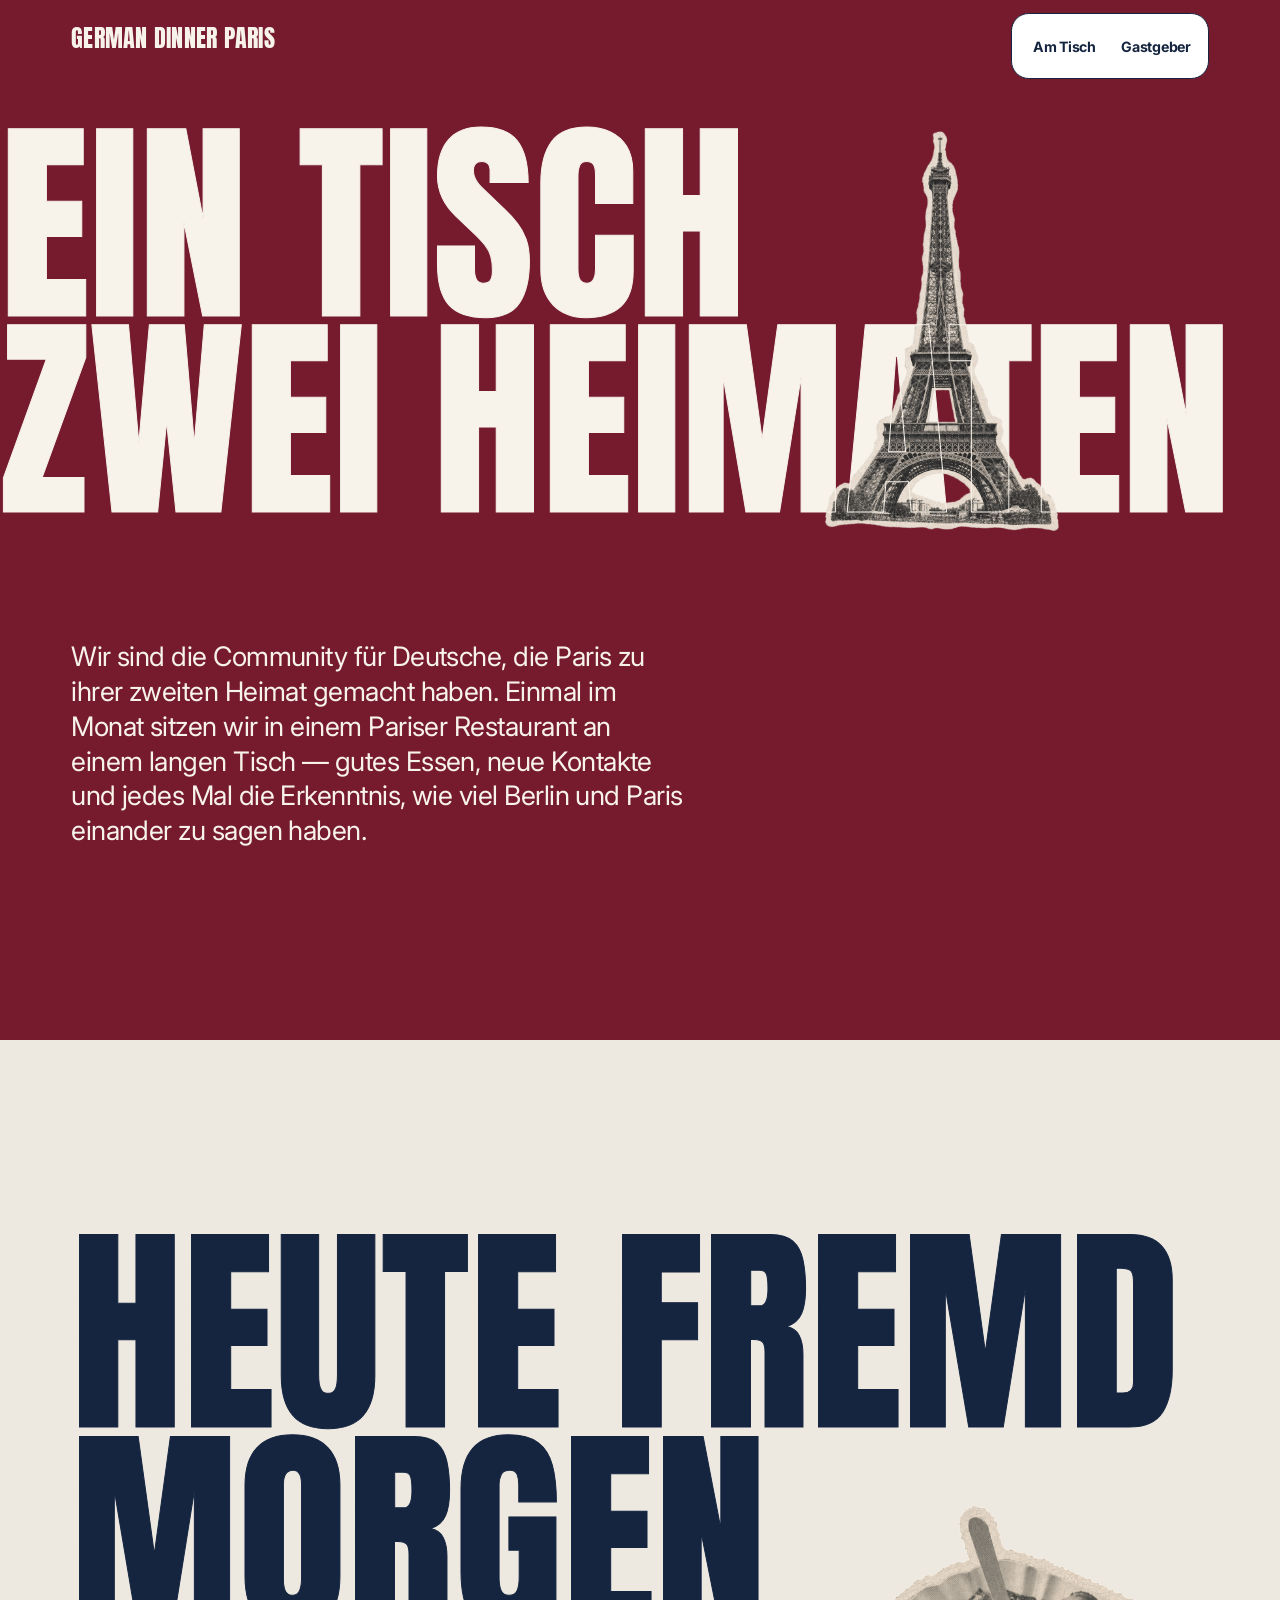
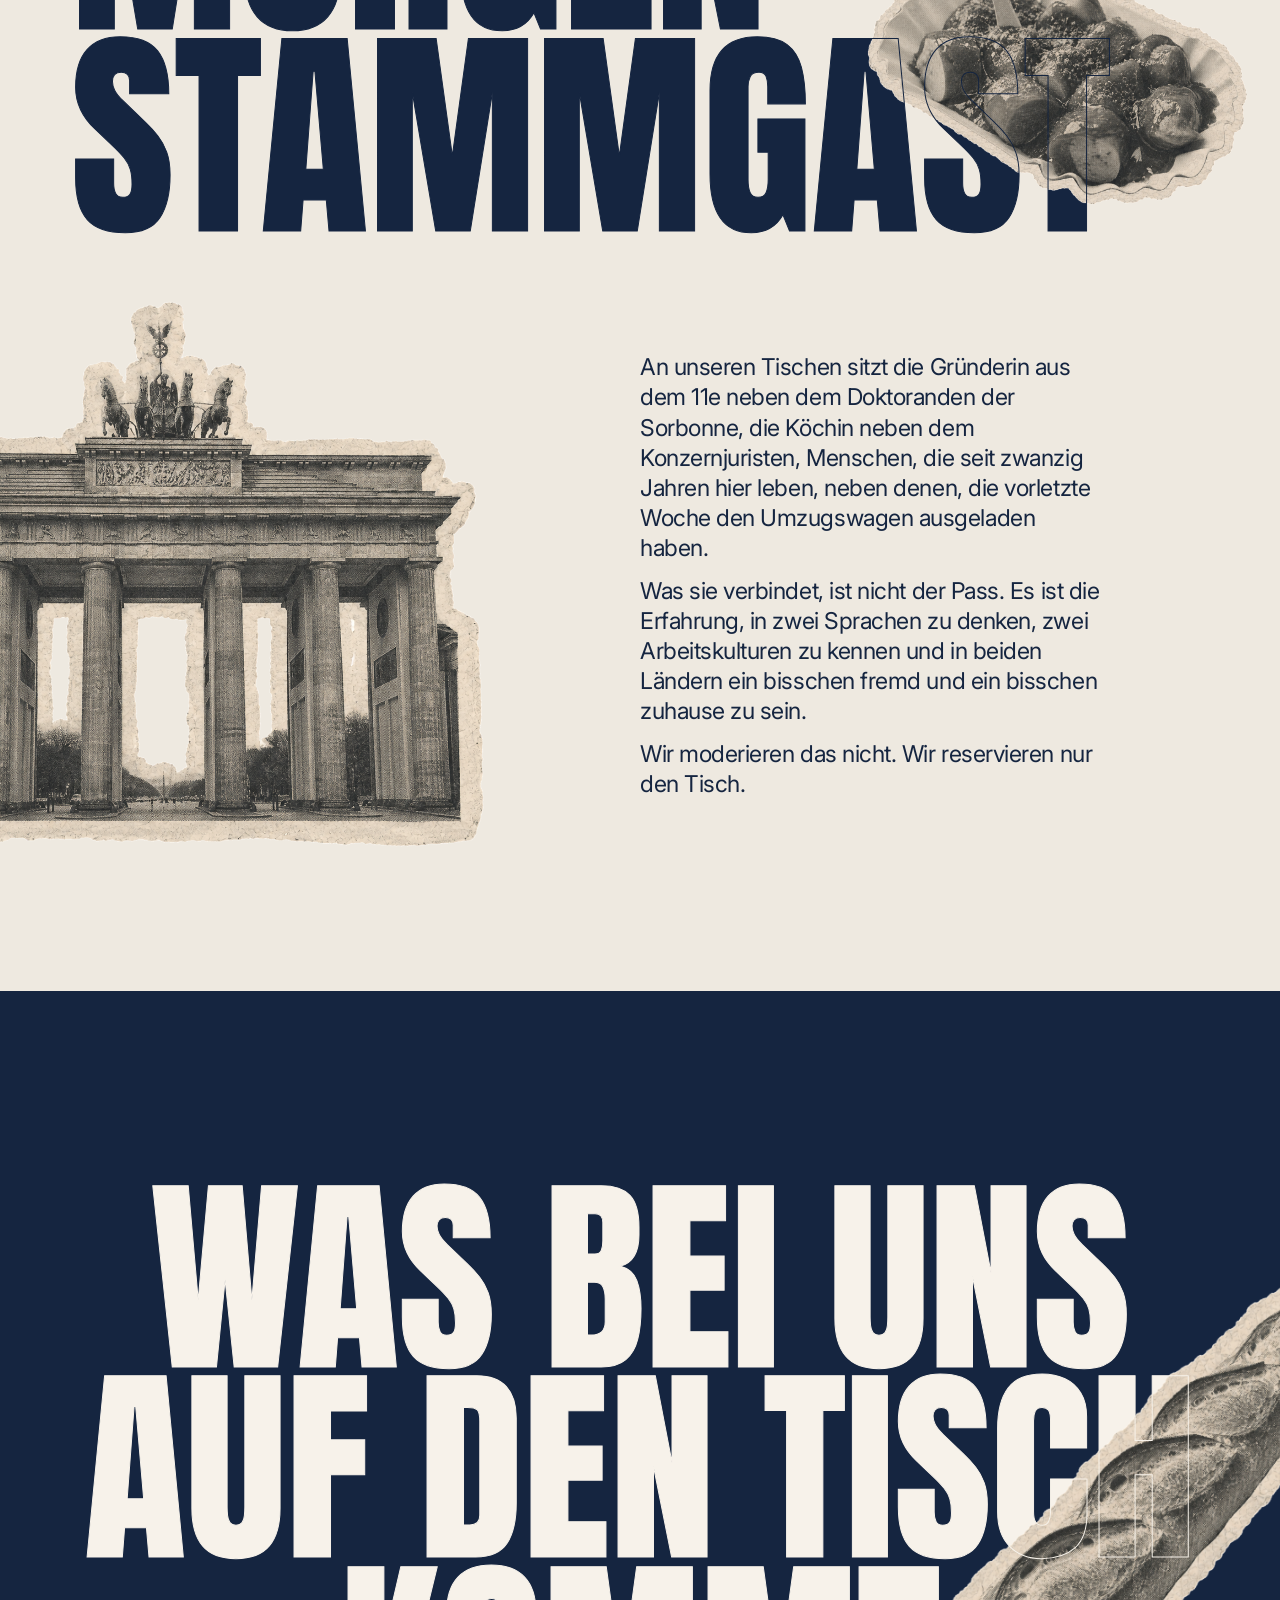
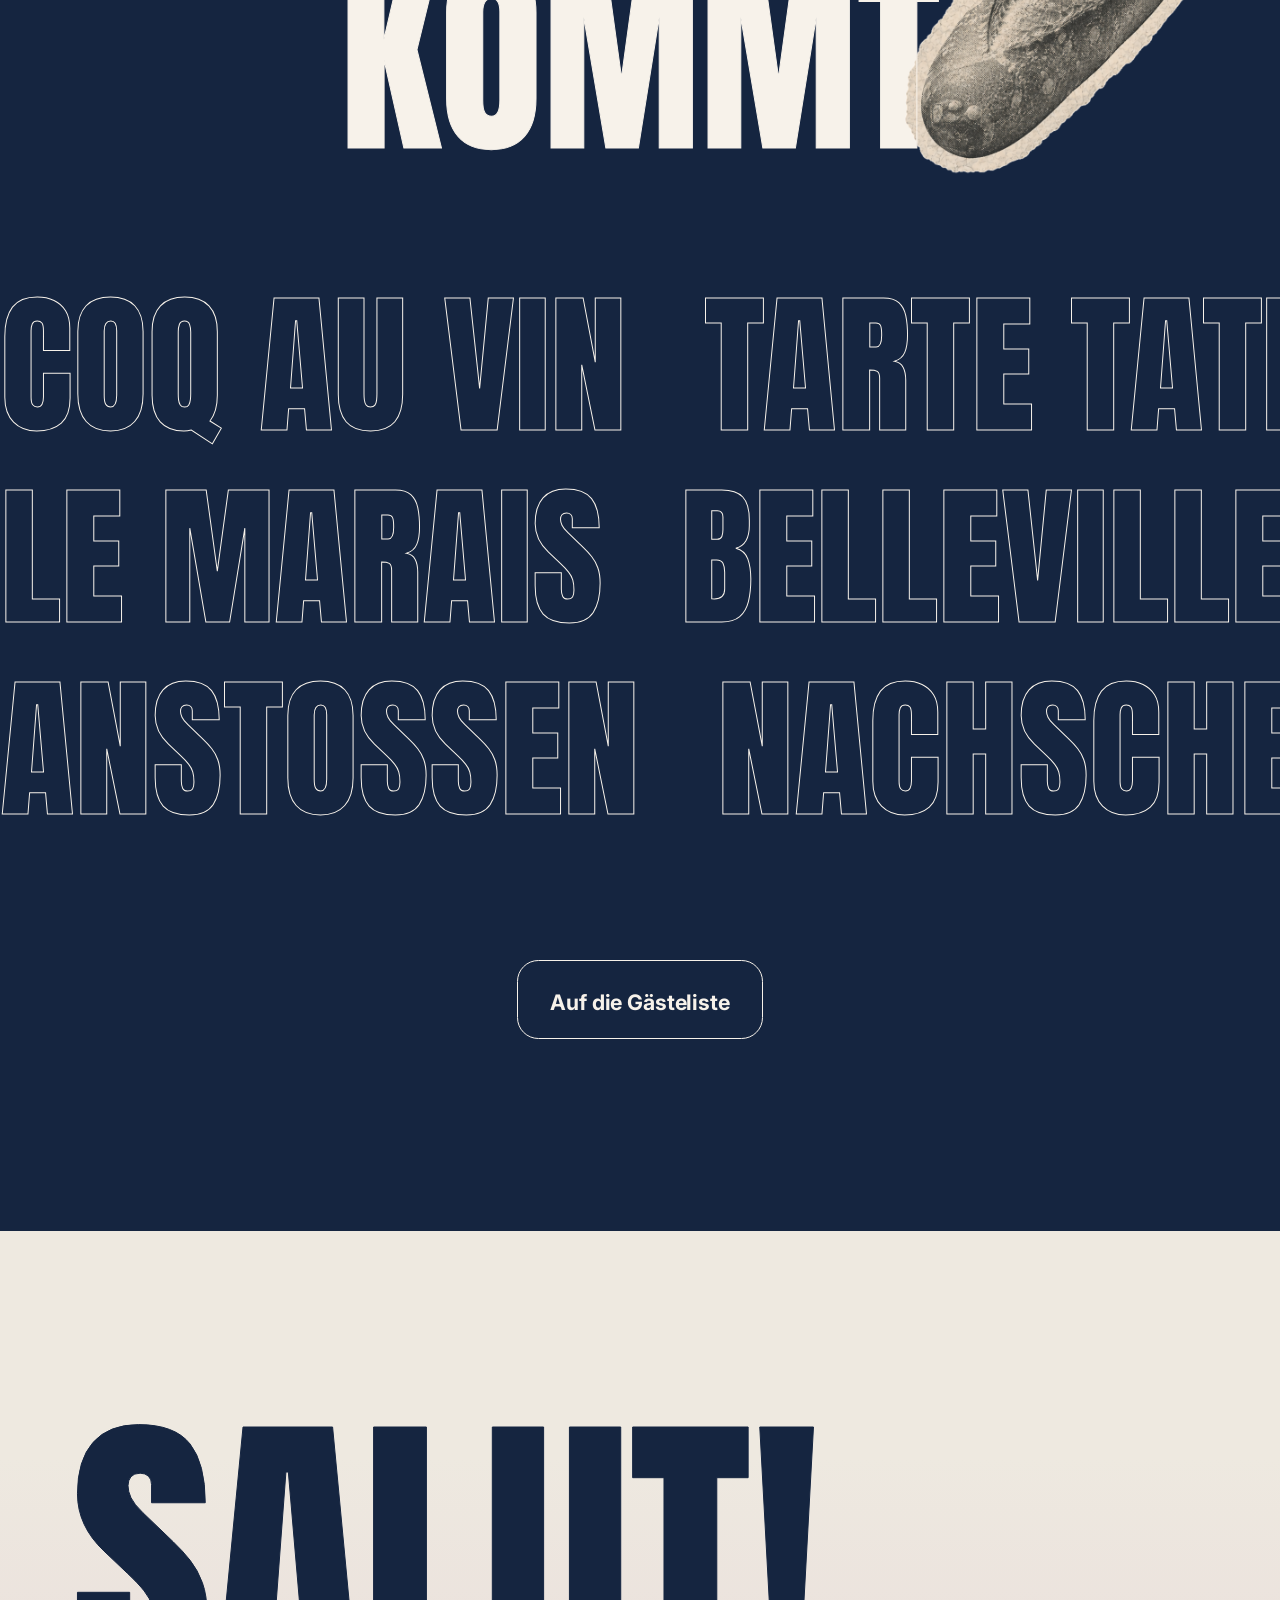
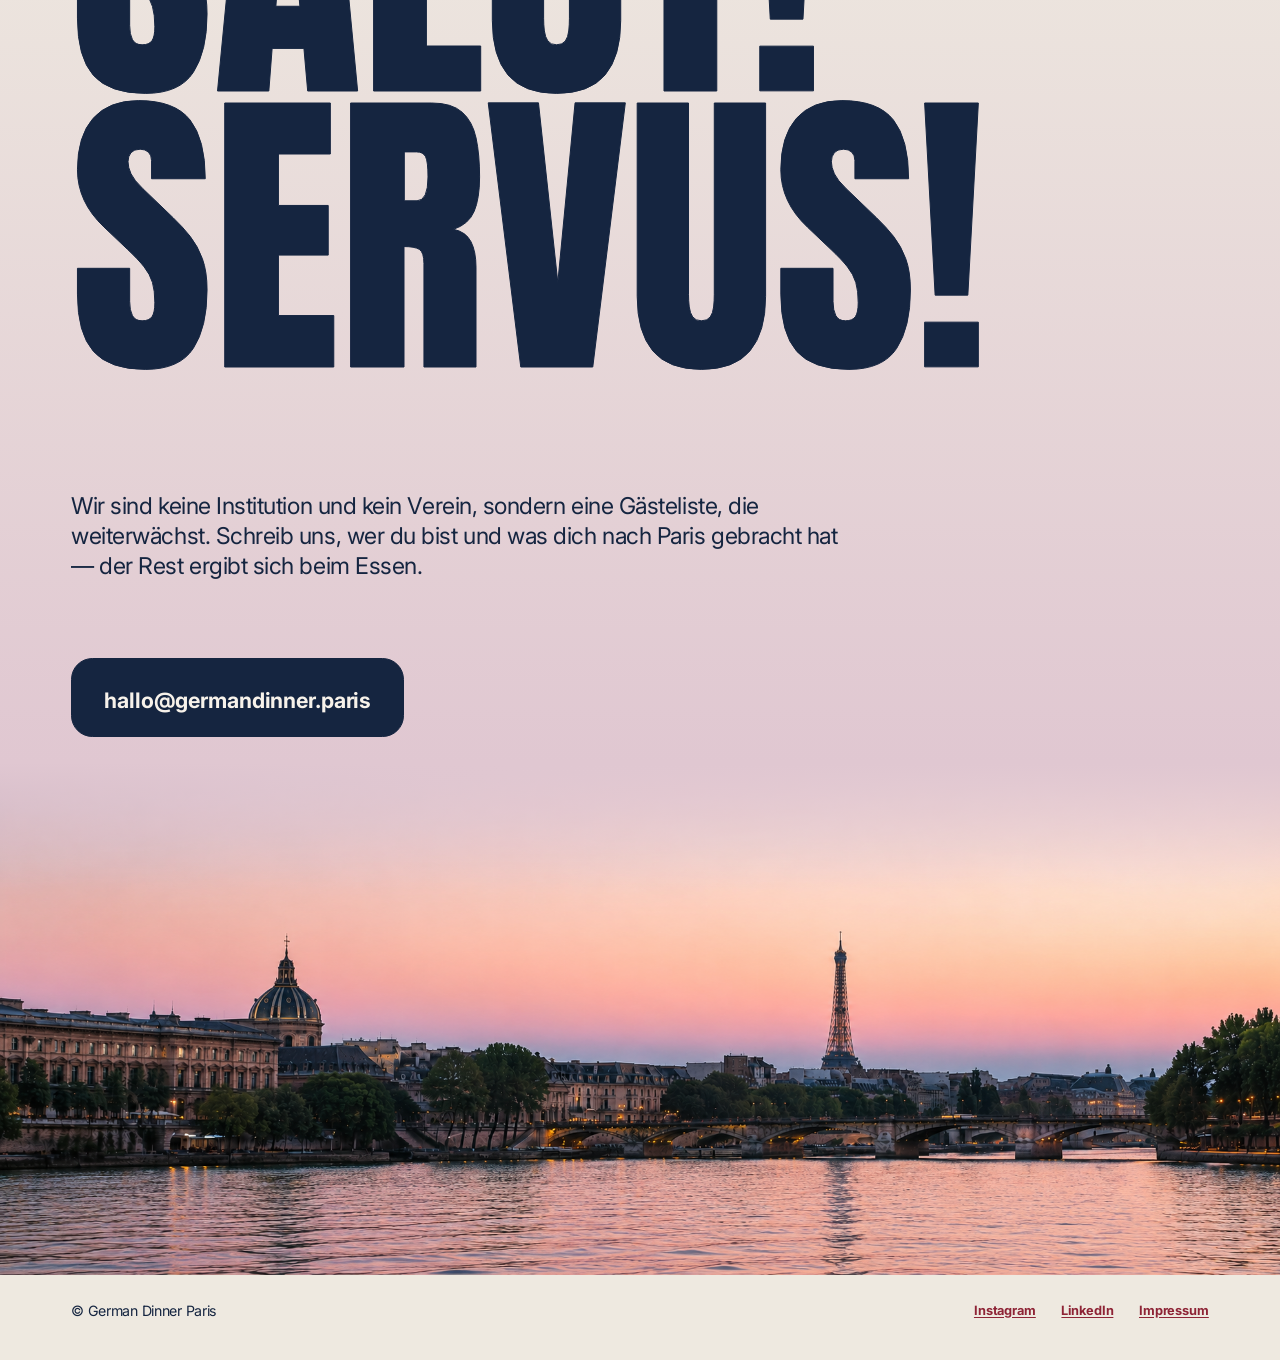
==== commit cb8eca97: "Responsive: eine Seite in zwei Groessen statt zwei Gestaltungen Die Mobilansicht war eine eigenstaen" ====
--- a/index.html
+++ b/index.html
@@ -10,10 +10,10 @@
 <link rel="preconnect" href="https://fonts.gstatic.com" crossorigin>
 <link href="https://fonts.googleapis.com/css2?family=Anton&family=Inter:wght@400;500;700&display=swap" rel="stylesheet">
 
-<link rel="stylesheet" href="tokens.css?v=1787051856">
-<link rel="stylesheet" href="base.css?v=1787051856">
-<link rel="stylesheet" href="components.css?v=1787051856">
-<link rel="stylesheet" href="page.css?v=1787051856">
+<link rel="stylesheet" href="tokens.css?v=1787060820">
+<link rel="stylesheet" href="base.css?v=1787060820">
+<link rel="stylesheet" href="components.css?v=1787060820">
+<link rel="stylesheet" href="page.css?v=1787060820">
 </head>
 <body>
 
--- a/tokens.css
+++ b/tokens.css
@@ -15,17 +15,30 @@
 
   /* ══ 1. BASIS-UNIT ═════════════════════════════════════════
      Die zentrale Größe des gesamten Systems. Alles ist ein
-     Vielfaches davon.
-     Original: font-size: 1vw, ab 1440px eingefroren auf 14.4px.
-     clamp() ergänzt eine Untergrenze und behebt damit den
-     Lesbarkeitsdefekt der Referenz zwischen 480 und 767px. */
-  --u: clamp(10px, 1vw, 14.4px);
-
-  /* Zweiter Unit nur für Display-Typografie und Marquee.
-     Ohne Untergrenze, damit Headlines auf sehr schmalen Viewports
-     die Contentbreite füllen statt überzulaufen — die Untergrenze
-     von --u schützt den Fließtext, würde hier aber Überlauf erzeugen. */
-  --u-display: min(1vw, 14.4px);
+     Vielfaches davon: Abstände, Spaltenbreiten, Bildmaße,
+     Bildpositionen, Radien, Kartenüberlappung.
+
+     1vw, ab 1440px eingefroren auf 14.4px. Bewusst OHNE Untergrenze:
+     dadurch ist die gesamte Geometrie der Seite auf jeder Breite
+     proportional identisch. Ein Handy zeigt nicht ein anderes Layout,
+     sondern dasselbe Layout kleiner — die Bildkomposition, die
+     Abstandsverhältnisse und die Anschnitte stimmen bis auf das
+     Pixel mit dem Desktop überein.
+
+     Eine frühere Fassung hatte hier clamp(10px, 1vw, 14.4px). Die
+     Untergrenze hat den Fließtext gerettet, aber die Geometrie
+     zerrissen: unterhalb von 1000px hörte --u auf mitzuwachsen,
+     während der Viewport weiter schrumpfte. Genau daraus entstanden
+     die Brüche zwischen Desktop- und Mobilansicht. Die Lesbarkeit
+     der Schrift wird jetzt dort gelöst, wo sie hingehört — in der
+     Typo-Skala (Block 3), nicht in der Layout-Einheit. */
+  --u: min(1vw, 14.4px);
+
+  /* Display-Typografie. Identisch mit --u, seit dieses keine
+     Untergrenze mehr hat. Bleibt als eigener Name bestehen, weil er
+     die Absicht benennt: Headlines skalieren rein proportional und
+     bekommen nie einen Mindestwert. */
+  --u-display: var(--u);
 
 
   /* ══ 2. FARBEN ═════════════════════════════════════════════ */
@@ -96,14 +109,33 @@
      an Antons Laufweite angepasst: Anton läuft rund 1,6× breiter als
      MD Nichrome. Erhalten bleibt die Regel, nicht die Zahl — die
      Headline füllt die Contentbreite von 1280px. */
+  /* Display: rein proportional, ohne Boden. Diese Grade sind auf jeder
+     Breite riesig, ein Mindestwert wäre sinnlos — und würde die Headline
+     auf schmalen Viewports über die Contentbreite hinaustreiben. */
   --fs-display-2xl: calc(var(--u-display) * 17.2);  /* 248px @1440 */
   --fs-display-xl:  calc(var(--u-display) * 15.5);  /* 223px @1440 */
-  --fs-heading-sm:  calc(var(--u) * 2.22);  /*  32px         */
-  --fs-body-lg:     calc(var(--u) * 1.81);  /*  26.1px       */
-  --fs-button:      calc(var(--u) * 1.67);  /*  24px         */
-  --fs-nav:         calc(var(--u) * 1.11);  /*  16px         */
-  --fs-caption:     calc(var(--u) * 1.11);  /*  16px         */
-  --fs-link-sm:     calc(var(--u) * 1);     /*  14.4px       */
+
+  /* Lesetypografie: proportional MIT Boden. Das ist die einzige Stelle,
+     an der die Mobilansicht bewusst von der reinen Verkleinerung
+     abweicht, und die Abweichung ist unvermeidlich: Geometrie darf
+     beliebig klein werden, Schrift nicht. Bei 375px wäre der Fließtext
+     ohne Boden 6,8px hoch.
+
+     max() statt einer Media Query, damit es keine Sprungstelle gibt: der
+     proportionale Wert gilt, solange er über dem Boden liegt, und
+     übernimmt ab der jeweiligen Breite von selbst. Fließtext etwa
+     wechselt bei rund 940px Viewport.
+
+     Folge, die man kennen muss: unter dieser Schwelle wächst der
+     Kontrast zwischen Headline und Fließtext nicht mehr mit. Am Desktop
+     stehen 248px gegen 26px (9,5:1), bei 375px 66px gegen 17px (3,9:1).
+     Die Hierarchie bleibt eindeutig, sie wird nur flacher. */
+  --fs-heading-sm:  max(21px, calc(var(--u) * 2.22));  /*  32px @1440 */
+  --fs-body-lg:     max(17px, calc(var(--u) * 1.81));  /*  26.1px     */
+  --fs-button:      max(15px, calc(var(--u) * 1.67));  /*  24px       */
+  --fs-nav:         max(13px, calc(var(--u) * 1.11));  /*  16px       */
+  --fs-caption:     max(12px, calc(var(--u) * 1.11));  /*  16px       */
+  --fs-link-sm:     max(12px, calc(var(--u) * 1));     /*  14.4px     */
 
   --lh-display: .9;
   --lh-tight:   1;
@@ -133,9 +165,15 @@
   --container-padding:   var(--space-xl);         /*   80px */
   --content-width:       calc(var(--u) * 88.9);   /* 1280px */
 
-  --column-text:         calc(var(--u) * 36.11);  /*  520px */
-  --column-text-wide:    calc(var(--u) * 60);     /*  864px */
-  --column-offset-half:  calc(var(--u) * 44.44);  /*  640px */
+  /* Textspalten: proportional, aber mit einer Mindestbreite — die
+     Gegenseite des Schriftbodens. Bei 375px wäre die Standardspalte
+     135px breit, mit 17px Schrift also rund dreizehn Zeichen pro Zeile.
+     min(100%, …) hält sie zugleich innerhalb der Contentbreite, sodass
+     die Mindestbreite auf sehr schmalen Displays zur Vollbreite wird.
+     Am Desktop greift beides nicht, dort gelten die 520 bzw. 864px. */
+  --column-text:         min(100%, max(320px, calc(var(--u) * 36.11)));  /* 520px */
+  --column-text-wide:    min(100%, max(320px, calc(var(--u) * 60)));     /* 864px */
+  --column-offset-half:  calc(var(--u) * 44.44);                         /* 640px */
 
   --card-height:         calc(var(--u) * 44.31);  /*  638px */
   --portrait-max-height: calc(var(--u) * 33);     /*  475px */
@@ -148,9 +186,13 @@
 
   /* ══ 6. BORDER RADIUS ══════════════════════════════════════ */
 
-  --radius-sm:   8px;
-  --radius-md:   1.2rem;   /* 19.2px — Standard für alle Flächen */
-  --radius-lg:   1.2rem;
+  /* Radien skalieren mit, sonst wirkt eine 333px breite Karte auf dem
+     Handy viel runder als dieselbe Karte mit 633px am Desktop. Früher
+     stand hier 1.2rem — ein rem-Wert hängt an der Browserschrift und
+     bleibt auf jeder Breite bei 19,2px. */
+  --radius-sm:   calc(var(--u) * 0.56);   /*   8px @1440 */
+  --radius-md:   calc(var(--u) * 1.33);   /* 19.2px — Standard für Flächen */
+  --radius-lg:   calc(var(--u) * 1.33);
   --radius-btn:  1em;      /* relativ zur eigenen Schriftgröße */
   --radius-pill: 1.39em;
 
@@ -205,40 +247,36 @@
 
 
 /* ============================================================
-   MOBILE — der einzige echte Layout-Breakpoint.
-   Eigener Multiplikatorsatz auf demselben Basisunit.
-   Display schrumpft stark (17.5→19.7 bei viel kleinerem u),
-   Body wächst relativ (1.81→4.62). Das Kontrastverhältnis
-   fällt von ~10:1 auf ~4:1 — beabsichtigt.
+   SCHMALE DISPLAYS
+   Bewusst winzig. Es gibt keinen zweiten Multiplikatorsatz mehr:
+   Abstände, Bildmaße, Spaltenbreiten und Radien kommen auf jeder
+   Breite aus derselben Skala, weil --u durchgehend 1vw ist. Was
+   hier steht, sind die zwei Werte, die physikalisch nicht
+   mitskalieren können.
+
+   Eine frühere Fassung hatte an dieser Stelle einen komplett
+   eigenen Satz Multiplikatoren — 4.62 statt 1.81 für den
+   Fließtext, 30 statt 15 für den Sektionsabstand, eigene
+   Bildpositionen. Das Ergebnis war eine zweite, eigenständige
+   Gestaltung statt einer Verkleinerung der ersten. Genau das
+   sollte weg.
    ============================================================ */
 
-@media (max-width: 479px) {
+@media (max-width: 719px) {
   :root {
-    --u: clamp(3.6px, 1vw, 5px);
-    --u-display: 1vw;
-
-    --fs-display-2xl: calc(var(--u-display) * 17.2);
-    --fs-display-xl:  calc(var(--u-display) * 15.5);
-    --fs-heading-sm:  calc(var(--u) * 4.62);
-    --fs-body-lg:     calc(var(--u) * 4.62);
-    --fs-button:      calc(var(--u) * 4);
-    --fs-nav:         calc(var(--u) * 4);
-    --fs-caption:     calc(var(--u) * 3.59);
-    --fs-link-sm:     calc(var(--u) * 3.59);
-
-    --space-2xs: calc(var(--u) * 1);
-    --space-xs:  calc(var(--u) * 2);
-    --space-sm:  calc(var(--u) * 4);
-    --space-md:  calc(var(--u) * 6);
-    --space-lg:  calc(var(--u) * 8);
-    --space-xl:  calc(var(--u) * 5.56);   /* Seitenpadding bleibt proportional */
-    --space-2xl: calc(var(--u) * 10);
-    --space-3xl: calc(var(--u) * 25);
-    --space-4xl: calc(var(--u) * 30);
-
-    --logo-width:    calc(var(--u) * 30);
-    --card-overlap:  calc(var(--u) * -8.2);
-    --radius-pill:   3em;
-    --text-stroke:   var(--text-stroke-mobile);
+    /* Die Kontur der Display-Headlines. 1px auf einer 250px hohen
+       Schrift ist proportional etwas völlig anderes als 1px auf
+       66px — proportional richtig wären 0,26px, das kann kein
+       Display darstellen. 0,7px ist der Kompromiss: noch sichtbar,
+       aber nicht mehr plakativ. Die einzige Alternative wäre, den
+       Effekt auf schmalen Displays ganz aufzugeben. */
+    --text-stroke: var(--text-stroke-mobile);
+
+    /* Der Versatz der halben Contentbreite. Er setzt voraus, dass
+       rechts daneben noch eine lesbare Spalte übrig bleibt:
+       Contentbreite 88,9vw minus Versatz 44,44vw ergibt bei 720px
+       genau die 320px Mindestspalte, darunter zu wenig. Unterhalb
+       steht der Fließtext deshalb links, die Bildobjekte darüber. */
+    --column-offset-half: 0px;
   }
 }
--- a/base.css
+++ b/base.css
@@ -159,9 +159,9 @@
 }
 .container--center { display: flex; justify-content: center; align-items: flex-start; }
 
-@media (max-width: 479px) {
-  .container { max-width: 100%; }
-}
+/* Kein Sonderfall für schmale Displays nötig: --container-max-width ist
+   100u, und --u ist 1vw — der Container ist unterhalb von 1440px also
+   ohnehin genau so breit wie der Viewport. */
 
 
 /* ── Spacer ─────────────────────────────────────────────────
@@ -183,10 +183,9 @@
 .textblock--offset    { margin-left: var(--column-offset-half); }
 .textblock--wide      { max-width: var(--column-text-wide); }
 
-@media (max-width: 479px) {
-  .textblock, .textblock--wide { max-width: 100%; }
-  .textblock--offset { margin-left: 0; }
-}
+/* Beide Maße regeln sich in tokens.css selbst: die Spaltenbreiten über
+   min()/max(), der Versatz über --column-offset-half, das unter 720px
+   auf 0 geht. Hier braucht es deshalb keine Media Query. */
 
 
 /* ── 50/50-Split mit Sticky-Visual ──────────────────────────
@@ -196,8 +195,13 @@
 .split__visual  { width: 50%; position: sticky; top: 0; padding-top: var(--space-2xl); }
 .split__content { width: 50%; padding-top: var(--space-lg); }
 
-@media (max-width: 479px) {
+/* Unter 720px stapeln die beiden Hälften. Das ist eine der zwei
+   Stellen, an denen die Bildschirmbreite wirklich ein anderes Layout
+   erzwingt: eine halbe Spalte ist bei 375px 166px breit, darin sind
+   Akkordeon-Titel und Fließtext nicht mehr unterzubringen. Die
+   Reihenfolge bleibt die des Desktops — Bild oben, Karten darunter. */
+@media (max-width: 719px) {
   .split          { flex-direction: column; }
   .split__visual  { width: 100%; position: static; padding-top: 0; }
-  .split__content { width: 100%; padding-top: calc(var(--u) * 20); }
-}
+  .split__content { width: 100%; padding-top: var(--space-lg); }
+}
--- a/components.css
+++ b/components.css
@@ -36,16 +36,31 @@
   padding-top: var(--space-xs);
 }
 
-@media (max-width: 479px) {
-  .header { margin-bottom: calc(var(--u) * 15); padding-top: calc(var(--u) * 6); }
-  .logo   { padding-top: 0; }
-}
-
+@media (max-width: 719px) {
+  /* Die Navigationspille ist das einzige Element, das nicht beliebig
+     mitschrumpfen darf — unter rund 44px Höhe ist sie mit dem Finger
+     nicht mehr sicher zu treffen. Dadurch reicht sie auf schmalen
+     Displays relativ tiefer ins Layout als am Desktop und berührte dort
+     die Oberkante der Headline (gemessen 10px Überlappung bei 375px).
+     Der Kopfbereich bekommt deshalb die Höhe der Pille als Mindestmaß,
+     womit der Abstand zwischen beiden wieder dem Desktop entspricht.
+     3.4 = Innenabstand oben (1.1em) + unten (1em) + Zeilenhöhe (1.3). */
+  .header { min-height: calc(var(--fs-nav) * 3.4); }
+}
 
 /* ════════════════════════════════════════════════════════════
    2  NAVIGATION
-   Desktop: freischwebende Pille oben rechts — keine Leiste.
-   Mobile:  Pille unten zentriert mit Menu-Trigger.
+   Freischwebende Pille oben rechts — auf jeder Breite dieselbe.
+
+   Früher klappte sie unter 480px in ein Bottom-Sheet mit
+   „Menü"-Trigger um. Das war der auffälligste Bruch zwischen
+   Desktop und Handy: anderer Ort, andere Form, anderes
+   Bedienmuster. Mit den zwei Einträgen, die die Seite hat, passt
+   die Pille auch auf ein 320px-Display — gemessen rund 176px
+   breit. Der Trigger bleibt im Markup und auf display:none; das
+   zugehörige Skript läuft dann ins Leere, ohne zu stören.
+   Käme je ein dritter oder vierter Eintrag dazu, wäre das
+   Bottom-Sheet wieder die richtige Antwort.
    ════════════════════════════════════════════════════════════ */
 
 .nav {
@@ -89,6 +104,19 @@
 .navlink:first-child { padding-left: 1.5em; }
 .navlink:last-child  { padding-right: 1.2em; }
 
+@media (max-width: 719px) {
+  /* Das Padding steht in em der Navigationsschrift, und die hat einen
+     Boden. Dadurch bleibt die Pille absolut fast gleich groß, während der
+     Viewport schrumpft: am Desktop nimmt sie 5% der Breite ein, bei 375px
+     wären es 16% — sie würde die Headline überdecken. Flacheres Padding
+     bringt sie auf rund 44px Höhe, also weiterhin auf die Mindestgröße
+     für Fingertippen, bei etwa 9% der Breite. Form, Ort und Verhalten
+     bleiben unverändert. */
+  .navlink             { padding: 1.1em .8em 1em; }
+  .navlink:first-child { padding-left: 1.2em; }
+  .navlink:last-child  { padding-right: 1.1em; }
+}
+
 /* Harte Inversion, ohne Dauer — das prägendste Merkmal des Designs */
 .navlink:hover {
   background-color: var(--color-secondary);
@@ -97,62 +125,6 @@
 }
 
 .nav__trigger { display: none; }
-
-@media (max-width: 479px) {
-  .nav {
-    /* Zentrierung über transform statt auto-Margins: bei fixierten Boxen
-       mit left:0 und right:0 lösen sich auto-Margins zu 0 auf, die Pille
-       würde am linken Rand kleben. */
-    top: auto;
-    right: auto;
-    bottom: var(--space-2xs);
-    left: 50%;
-    transform: translateX(-50%);
-    z-index: var(--z-nav-mobile);
-
-    flex-direction: column;
-    justify-content: flex-end;
-
-    width: max-content;
-    min-width: calc(var(--u) * 38);
-    max-width: calc(var(--u) * 60);
-    height: auto;
-    margin: 0;
-  }
-
-  .nav__trigger {
-    display: block;
-    width: 100%;
-    padding: 1.4em 0 1.2em;
-    color: var(--color-text-primary);
-    font-size: var(--fs-nav);
-    font-weight: var(--fw-bold);
-    letter-spacing: var(--ls-body);
-    text-align: center;
-    cursor: pointer;
-  }
-  .nav__trigger:hover {
-    background-color: var(--color-secondary);
-    color: var(--color-text-inverse);
-  }
-  .nav__trigger[aria-expanded="true"] { color: rgba(0, 0, 0, .36); }
-
-  .nav__list {
-    display: none;
-    flex-direction: column;
-    order: -1;              /* Links klappen ÜBER dem Trigger auf */
-    overflow: hidden;
-  }
-  .nav__list[data-open="true"] { display: flex; }
-
-  .navlink {
-    width: 100%;
-    padding-inline: 0;
-    text-align: center;
-  }
-  .navlink:first-child { padding-left: 0; }
-  .navlink:last-child  { padding: 1.4em 0 1.2em; }
-}
 
 
 /* ════════════════════════════════════════════════════════════
@@ -318,9 +290,12 @@
 
 .button + .button { margin-left: var(--space-xs); }
 
-@media (max-width: 479px) {
-  /* Buttonreihe wird zum Stack */
-  .button-row { display: flex; flex-direction: column; align-items: stretch; }
+@media (max-width: 719px) {
+  /* Nur die Richtung des Abstands dreht, falls mehrere Buttons
+     nebeneinander stünden. Der Button behält seine natürliche Breite wie
+     am Desktop — eine frühere Fassung zog ihn hier auf volle Breite, was
+     ihn optisch zu einem anderen Element machte. */
+  .button-row       { display: flex; flex-direction: column; align-items: flex-start; }
   .button + .button { margin-left: 0; margin-top: var(--space-2xs); }
 }
 
@@ -502,15 +477,12 @@
 }
 .plus__line--vertical { transform: rotate(90deg); }
 
-@media (max-width: 479px) {
-  .accordion__item {
-    padding: calc(var(--u) * 6) calc(var(--u) * 6) calc(var(--u) * 12);
-    transition: all var(--transition-mobile);
-  }
-  .accordion__toggle { padding: 0; }
-  .accordion__toggle[aria-expanded="true"] { margin-bottom: var(--space-xs); }
-  .accordion__panel  { position: static; transform: none; padding-inline: 0; }
-}
+/* Kein eigener Aufbau für schmale Displays. Der Stapel funktioniert
+   dort unverändert, weil Kartenpadding, Überlappung und der Versatz
+   des Panels alle Vielfache von --u sind und damit mitskalieren. Eine
+   frühere Fassung hat die Karten hier neu gepolstert und den Panel-
+   Versatz aufgehoben — das ließ den Stapel auf dem Handy anders
+   aussehen als am Desktop, ohne dass es nötig war. */
 
 
 /* ════════════════════════════════════════════════════════════
@@ -650,14 +622,13 @@
   cursor: pointer;
 }
 
-@media (max-width: 479px) {
-  .footer {
-    flex-direction: column;
-    align-items: flex-start;
-    /* Platz für die fixierte Bottom-Navigation */
-    padding-bottom: calc(var(--u) * 30);
-  }
-  .footer__link { margin-left: 0; margin-right: calc(var(--u) * 5); }
+@media (max-width: 719px) {
+  /* Die Fußzeile bleibt eine Zeile wie am Desktop und bricht nur, wenn
+     der Platz wirklich nicht reicht — dafür sorgt flex-wrap auf
+     .footer__links. Die frühere Freihaltung von 30u am unteren Rand ist
+     weg: sie war für die fixierte Bottom-Navigation da, und die sitzt
+     jetzt wieder oben rechts. */
+  .footer { flex-wrap: wrap; row-gap: var(--space-xs); }
 }
 
 
--- a/page.css
+++ b/page.css
@@ -16,7 +16,9 @@
 
   color: var(--color-text-primary);
   font-family: var(--font-display);
-  font-size: calc(var(--u) * 1.9);
+  /* Boden wie bei der Lesetypografie: proportional wären es bei 375px
+     7px, das ist als Wortmarke nicht mehr lesbar. */
+  font-size: max(15px, calc(var(--u) * 1.9));
   line-height: 1;
   letter-spacing: .01em;
   text-transform: uppercase;
@@ -27,10 +29,6 @@
 
 /* Auf dem Weinrot-Feld steht die Wortmarke in Creme */
 .section--accent .wordmark { color: var(--color-text-inverse); }
-
-@media (max-width: 479px) {
-  .wordmark { font-size: calc(var(--u) * 6); padding-top: 0; }
-}
 
 
 /* ── Headline-Größen ────────────────────────────────────────
@@ -70,34 +68,18 @@
    --container-max-width gebunden, damit sie oberhalb von 1440px
    mit dem Rest einfriert statt weiterzuwachsen. */
 
+/* 17 statt 17.5, und zwar auf jeder Breite. „Zwei Heimaten" ist bei
+   17.5 genau 102,1u breit, die Box aber nur 100u — die Headline lief
+   also immer über die rechte Kante, am Desktop um 30px, bei 375px um
+   8px. Bisher stand die Korrektur nur in der Mobilfassung, wodurch die
+   beiden Ansichten auch noch unterschiedliche Schriftgrade hatten. */
 .headline--hero .headline__text {
   width: var(--container-max-width);
   margin-inline: calc(var(--container-padding) * -1);
-  font-size: calc(var(--u-display) * 17.5);
+  font-size: calc(var(--u-display) * 17);
 }
 
 .headline--hero { min-height: calc(var(--u) * 34); }
-
-@media (max-width: 479px) {
-  /* Auf Mobile stapeln Headline, Bild und Text untereinander. Ohne
-     Mindesthöhe im Headline-Wrapper würde das absolut gesetzte Objekt
-     in den nachfolgenden Fließtext laufen. */
-  .headline--hero   { min-height: calc(var(--u) * 58);  }
-  .headline--object { min-height: calc(var(--u) * 128); }
-
-  /* 17 statt 17.5. Die Hero-Headline laeuft als einzige bis an beide
-     Viewportkanten; bei 17.5 ist die laengste Zeile („Zwei Heimaten")
-     383px breit und damit 8px breiter als ein 375er-Display — der letzte
-     Buchstabe wurde abgeschnitten. Der Wert gilt fuer jede Displaybreite,
-     weil --u-display rein proportional skaliert. */
-  .headline--hero .headline__text { font-size: calc(var(--u-display) * 17); }
-  /* Baguette und Sacré-Cœur bauen flacher als das Brandenburger Tor —
-     mit der Vorgabe von oben klaffte hier eine tote Fläche zwischen Bild
-     und Folgeelement. Der zweite Selektor trifft nur die Gästeliste-Seite:
-     im Hero heißt der Wrapper headline--hero, nicht headline--object. */
-  .section--dark   .headline--object { min-height: calc(var(--u) * 90); }
-  .section--accent .headline--object { min-height: calc(var(--u) * 90); }
-}
 
 
 /* ── Bildobjekte ────────────────────────────────────────────
@@ -172,42 +154,18 @@
   margin-left: calc(var(--u) * 49);
 }
 
-@media (max-width: 479px) {
-  /* Eiffelturm oben rechts über der Headline, rechts angeschnitten;
-     Tor darunter, links aus dem Bild laufend. */
-  .object--eiffel-hero {
-    width: calc(var(--u) * 58);
-    margin-top: calc(var(--u) * 2);
-    margin-left: calc(var(--u) * 48);
-  }
-  .object--tor-bleed {
-    width: calc(var(--u) * 78);
-    margin-top: calc(var(--u) * 60);
-    margin-left: calc(var(--u) * -14);
-  }
-  /* 46u statt 26u: bei 26u lag die Wurst ueber den letzten Buchstaben von
-     „Stammgast". Auf dem Elfenbein ist die Kontur marineblau und
-     verschwindet in einem so dunklen Stich — das Wort war schlicht weg.
-     Jetzt steht sie unter der Typografie, leicht ueber dem Tor. */
-  .object--currywurst {
-    width: calc(var(--u) * 52);
-    margin-top: calc(var(--u) * 46);
-    margin-left: calc(var(--u) * 48);
-  }
-  .object--baguette {
-    width: calc(var(--u) * 72);
-    margin-top: calc(var(--u) * 22);
-    margin-left: calc(var(--u) * 32);
-  }
-  /* 18.8u ist auch hier der rechte Anschlag: die Formate-Sektion trägt
-     overflow: visible, ein überstehender Rand — auch der transparente Rand
-     des PNG — macht die Seite horizontal scrollbar. Rechts bleiben 5px. */
-  .object--sacrecoeur {
-    width: calc(var(--u) * 74);
-    margin-top: calc(var(--u) * 12);
-    margin-left: calc(var(--u) * 18.8);
-  }
-}
+/* KEINE eigenen Positionen für schmale Displays. Das ist der Kern des
+   responsiven Verhaltens dieser Seite: weil Breite, margin-top und
+   margin-left aller Objekte Vielfache von --u sind und --u = 1vw ist,
+   sitzt jeder Papierausschnitt auf jeder Bildschirmbreite an genau
+   derselben relativen Stelle und hat genau denselben Anteil an der
+   Fläche. Der Eiffelturm überlagert am Handy dieselben Buchstaben wie am
+   Desktop, das Tor ist links genauso weit angeschnitten.
+
+   Eine frühere Fassung hatte hier fünf abweichende Platzierungen mit
+   eigenen Größen. Sie waren einzeln plausibel, ergaben zusammen aber
+   eine zweite Bildkomposition — der Hauptgrund, warum die Mobilansicht
+   wie eine andere Website wirkte. */
 
 
 /* ── Formate-Sektion auf Weinrot ────────────────────────────
@@ -251,10 +209,10 @@
 .marquee       { height: 15vw; }
 .marquee__link { font-size: 12vw; }
 
-@media (max-width: 479px) {
-  .marquee       { height: 22vw; }
-  .marquee__link { font-size: 17vw; }
-}
+/* Beide Werte stehen in vw und sind damit auf jeder Breite gleich —
+   das Band zeigt am Handy denselben Ausschnitt wie am Desktop. Eine
+   frühere Mobilfassung mit 22vw/17vw hat es dort deutlich wuchtiger
+   gemacht als in der Desktopansicht. */
 
 
 /* ── Bildspalte im Split (Gästeliste-Seite) ─────────────────
@@ -284,15 +242,23 @@
   margin-top: calc(var(--u) * -12);
 }
 
-@media (max-width: 479px) {
-  /* Auch mobil links angeschnitten — die Sektion clippt, der Anschnitt
-     ist das Gestaltungsmittel und darf auf dem Handy nicht verlorengehen.
-     margin-top muss explizit auf 0: der negative Wert vom Desktop wuerde
-     das Tor hier in den Vorspanntext ziehen. */
+@media (max-width: 719px) {
+  /* Zwei Korrekturen, beide rechnerisch, damit der Arc exakt so groß und
+     so weit angeschnitten bleibt wie am Desktop:
+
+     72.5% statt 145%, weil die Bildspalte beim Stapeln von der halben auf
+     die volle Contentbreite springt. 145% von 44,45vw und 72.5% von
+     88,9vw sind beide 64,45vw — dieselbe Bildbreite, gemessen am
+     Viewport. Ohne diese Halbierung wäre der Arc am Handy doppelt so
+     groß wie am Desktop.
+
+     margin-left bleibt bei -26u und ist damit ebenfalls unverändert in vw,
+     der Anschnitt links stimmt also weiter. Nur der negative margin-top
+     muss weg: er zog das Objekt am Desktop neben dem Kartenstapel nach
+     oben, hier stünde es damit im Vorspanntext. */
   .split__image {
-    width: 120%;
+    width: 72.5%;
     margin-top: 0;
-    margin-left: calc(var(--u) * -29);
   }
 }
 
@@ -302,13 +268,11 @@
    auseinanderläuft. */
 
 .accordion__text {
-  max-width: calc(var(--u) * 33);
-  font-size: calc(var(--u) * 1.35);
+  /* Böden wie beim übrigen Lesetext: proportional wären es bei 375px
+     124px Spaltenbreite und 5px Schrift. */
+  max-width: min(100%, max(260px, calc(var(--u) * 33)));
+  font-size: max(15px, calc(var(--u) * 1.35));
   line-height: var(--lh-body);
-}
-
-@media (max-width: 479px) {
-  .accordion__text { max-width: 100%; font-size: calc(var(--u) * 4); }
 }
 
 
@@ -322,11 +286,6 @@
 
 .footer__links { display: flex; flex-wrap: wrap; align-items: center; }
 .footer__link:last-child { margin-right: 0; }
-
-@media (max-width: 479px) {
-  .footer__text  { margin-bottom: var(--space-xs); }
-  .footer__links { gap: 0; }
-}
 
 
 /* ── Fließtext-Rhythmus in mehrabsätzigen Blöcken ──────────── */
@@ -341,15 +300,13 @@
    Die Spalte bleibt deutlich unter der Contentbreite — die Regel des
    Systems, dass Fließtext nie über die volle Breite läuft, gilt weiter. */
 
-.textblock--lead   { max-width: calc(var(--u) * 48); }   /* 691px */
-.textblock--lead p { font-size: calc(var(--u) * 2.1); }  /* 30.2px statt 26.1px */
-
-@media (max-width: 479px) {
-  /* Pflicht: die Regel oben steht in page.css und schlägt sonst die
-     Mobile-Regel aus base.css, die alle Textspalten auf 100% setzt. */
-  .textblock--lead   { max-width: 100%; }
-  .textblock--lead p { font-size: var(--fs-body-lg); }
-}
+.textblock--lead   { max-width: min(100%, max(320px, calc(var(--u) * 48))); }
+.textblock--lead p { font-size: max(19px, calc(var(--u) * 2.1)); }
+
+/* Beide Werte tragen dieselben Böden wie die übrige Lesetypografie, der
+   Grad bleibt also auch am Handy eine Stufe über dem normalen Fließtext.
+   Vorher fiel er dort auf --fs-body-lg zurück — die Hierarchie zwischen
+   Einstiegstext und Fließtext war damit nur am Desktop vorhanden. */
 
 
 /* ── Horizont: Abschlussbild mit Verlauf ────────────────────
@@ -401,88 +358,39 @@
   pointer-events: none;
 }
 
-@media (max-width: 479px) {
-  /* Das Panorama wäre bei 375px nur 150px hoch — als Abschluss zu wenig.
-     Deshalb hier ein festes, höheres Bildfenster mit Beschnitt an den
-     Seiten. object-position hält den Ausschnitt auf Eiffelturm und
-     Pont des Arts (bei 65% der Bildbreite). */
-  .horizon__photo img {
-    height: calc(var(--u) * 55);
-    object-fit: cover;
-    object-position: 65% 100%;
-  }
-
-  .horizon__photo::before { height: calc(var(--u) * 14); }
-}
-
-
-/* ── Zwischenbereich 480–900px ──────────────────────────────
-   Landscape-Handys und kleine Tablets. Der fehlende zweite Breakpoint
-   des Systems.
-
-   Warum es hier ueberhaupt bricht: unterhalb von 1000px Viewport haengt
-   --u an der Untergrenze des clamp (10px) und hoert auf mitzuwachsen,
-   waehrend die Contentbreite weiter mit dem Viewport schrumpft. Alle
-   Desktop-Maße sind aber Vielfache von --u und damit auf ein Verhaeltnis
-   von 1280px Contentbreite zu u=14.4px gerechnet. Gemessen bei 600px:
-
-     .textblock--offset  startet bei 444px in einer 489px breiten Spalte
-                         — dem Absatz bleiben 44px, er laeuft als
-                         Buchstabenband nach unten.
-     .split__image       haengt an margin-left -26u = -260px in einer nur
-                         244px breiten Spalte. Vom Arc bleiben 43%.
-     .object--tor-bleed  liegt bei aufgehobenem Versatz direkt hinter dem
-                         Fliesstext, der Absatz ist unlesbar.
-
-   Die Loesung ist dieselbe Stapelung wie auf dem Handy. Die Maße stehen
-   hier in vw statt in --u, weil sie das mitwachsen muessen, was --u in
-   diesem Bereich nicht mehr tut. Die Zahlen sind die der Mobilfassung:
-   dort ist --u unterhalb von 500px praktisch identisch mit 1vw, die
-   Komposition ist also dieselbe, nur groesser. */
-
-/* Das Seitenpadding haengt am Desktop an --u und friert deshalb unterhalb
-   von 1000px Viewport bei 55,6px ein, waehrend der Viewport weiter
-   schrumpft. Die Headlines skalieren aber mit --u-display = 1vw, sind also
-   immer 88,9vw breit. Gemessen: bei 600px Headline 533px in einer 489px
-   breiten Spalte, bei 945px Headline 840px in 834px — beides umbrochen,
-   „Heute fremd" und „auf den Tisch" fallen auseinander. Mit einem Padding
-   in vw stimmen Spalte und Headline wieder exakt ueberein, wie am Desktop
-   und wie auf dem Handy. Der Bereich reicht bis 999px, weil --u erst ab
-   1000px wieder mitwaechst. */
-
-@media (min-width: 480px) and (max-width: 999px) {
-  :root { --container-padding: 5.56vw; }
-}
-
-
-@media (min-width: 480px) and (max-width: 900px) {
-
-  /* Reservierte Hoehe fuer die absolut gesetzten Objekte, sonst laufen
-     sie in das jeweils folgende Element. */
-  .headline--hero                    { min-height:  58vw; }
-  .headline--object                  { min-height: 128vw; }
-  .section--dark   .headline--object { min-height:  90vw; }
-  .section--accent .headline--object { min-height:  90vw; }
-
-  .headline--hero .headline__text { font-size: calc(var(--u-display) * 17); }
-
-  .object--eiffel-hero { width: 58vw; margin-top:  2vw; margin-left:  48vw; }
-  .object--tor-bleed   { width: 78vw; margin-top: 60vw; margin-left: -14vw; }
-  .object--currywurst  { width: 52vw; margin-top: 46vw; margin-left:  48vw; }
-  .object--baguette    { width: 72vw; margin-top: 22vw; margin-left:  32vw; }
-  .object--sacrecoeur  { width: 74vw; margin-top: 12vw; margin-left: 18.8vw; }
-
-  /* Alle Textspalten volle Breite — die halbe Contentbreite gibt es in
-     diesem Bereich nicht mehr sinnvoll. */
-  .textblock,
-  .textblock--wide,
-  .textblock--lead   { max-width: 100%; }
-  .textblock--offset { margin-left: 0; }
-  .textblock--lead p { font-size: var(--fs-body-lg); }
-
-  /* Split stapeln, Bild ueber den Karten, Anschnitt links bleibt. */
-  .split          { flex-direction: column; }
-  .split__visual  { width: 100%; padding-top: 0; position: static; }
-  .split__content { width: 100%; padding-top: var(--space-lg); }
-  .split__image   { width: 120%; margin-top: 0; margin-left: -29vw; }
-}
+/* Kein Beschnitt auf schmalen Displays. Das Panorama läuft überall in
+   voller Breite und mit seinem eigenen Seitenverhältnis — bei 375px ist
+   es 150px hoch, am Desktop 576px, in beiden Fällen also 40% der
+   Viewportbreite. Eine frühere Fassung setzte hier ein festes, höheres
+   Bildfenster mit seitlichem Beschnitt: das gab dem Abschluss mehr
+   Präsenz, zeigte aber einen anderen Bildausschnitt als am Desktop. */
+
+
+/* ── Unter 720px: der Fließtext rutscht unter die Bilder ────
+   Die zweite und letzte Stelle, an der die Bildschirmbreite ein anderes
+   Layout erzwingt.
+
+   Am Desktop steht der Fließtext im Manifest rechts neben dem
+   Brandenburger Tor — der Versatz von 44,44u macht Platz dafür. Fällt
+   dieser Versatz weg (siehe --column-offset-half in tokens.css), liegt
+   der Absatz genau hinter dem Tor und ist unlesbar.
+
+   Die Objekte behalten trotzdem ihre Position, denn sie tragen die
+   Komposition. Stattdessen reserviert der Headline-Wrapper deren Höhe,
+   sodass der Text darunter beginnt statt daneben. Die Werte kommen aus
+   den Objektmaßen selbst, jeweils margin-top plus sichtbare Bildhöhe:
+
+     Tor           48u + 54u × 0,79  = 91u   → 100u mit Luft
+     Currywurst    19u + 30u × 0,78  = 42u
+     Baguette       5u + 44u × 0,88  = 44u   →  52u
+     Sacré-Cœur   0,5u + 44u × 0,88  = 39u   →  48u
+
+   Der frühere Zwischenbereich 480–900px, der hier stand, ist ersatzlos
+   weg. Er hat nur reparariert, was die Untergrenze von --u kaputt
+   gemacht hat — und die gibt es nicht mehr. */
+
+@media (max-width: 719px) {
+  .headline--object                  { min-height: calc(var(--u) * 100); }
+  .section--dark   .headline--object { min-height: calc(var(--u) *  52); }
+  .section--accent .headline--object { min-height: calc(var(--u) *  48); }
+}
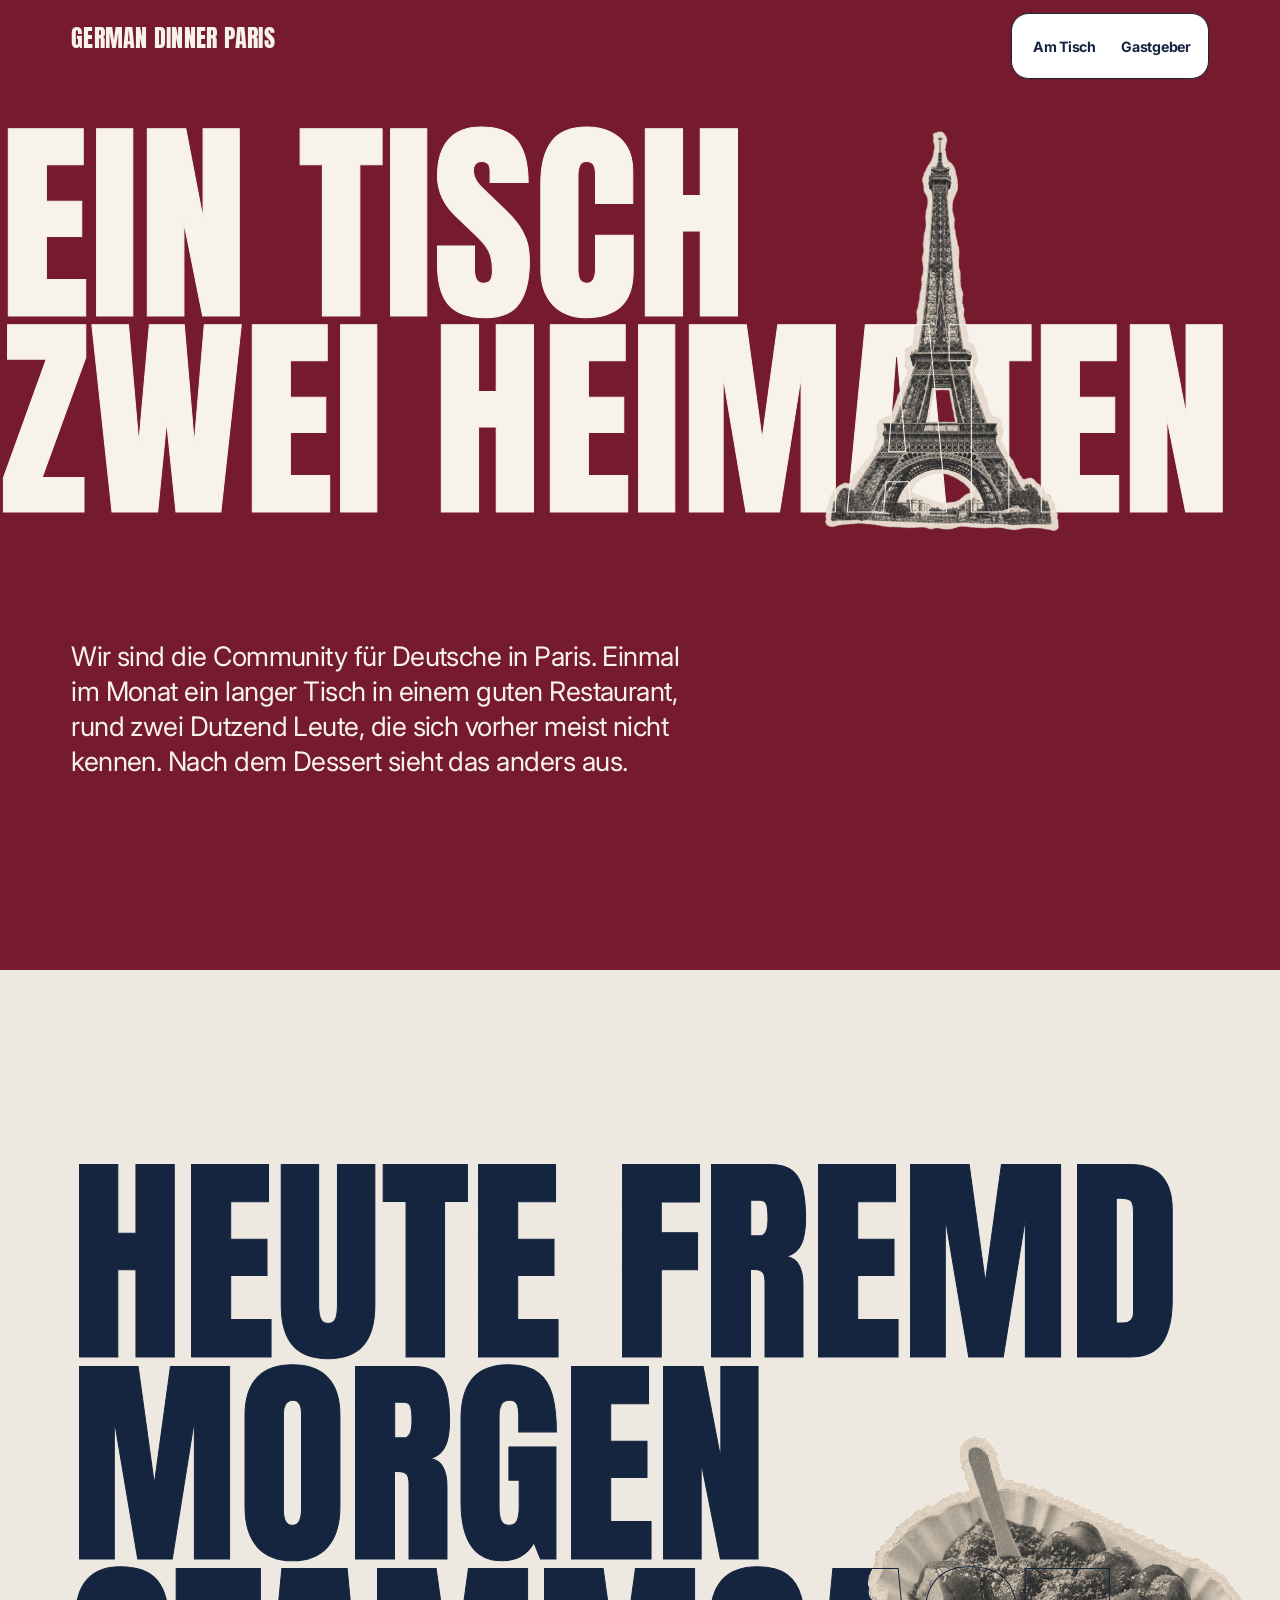
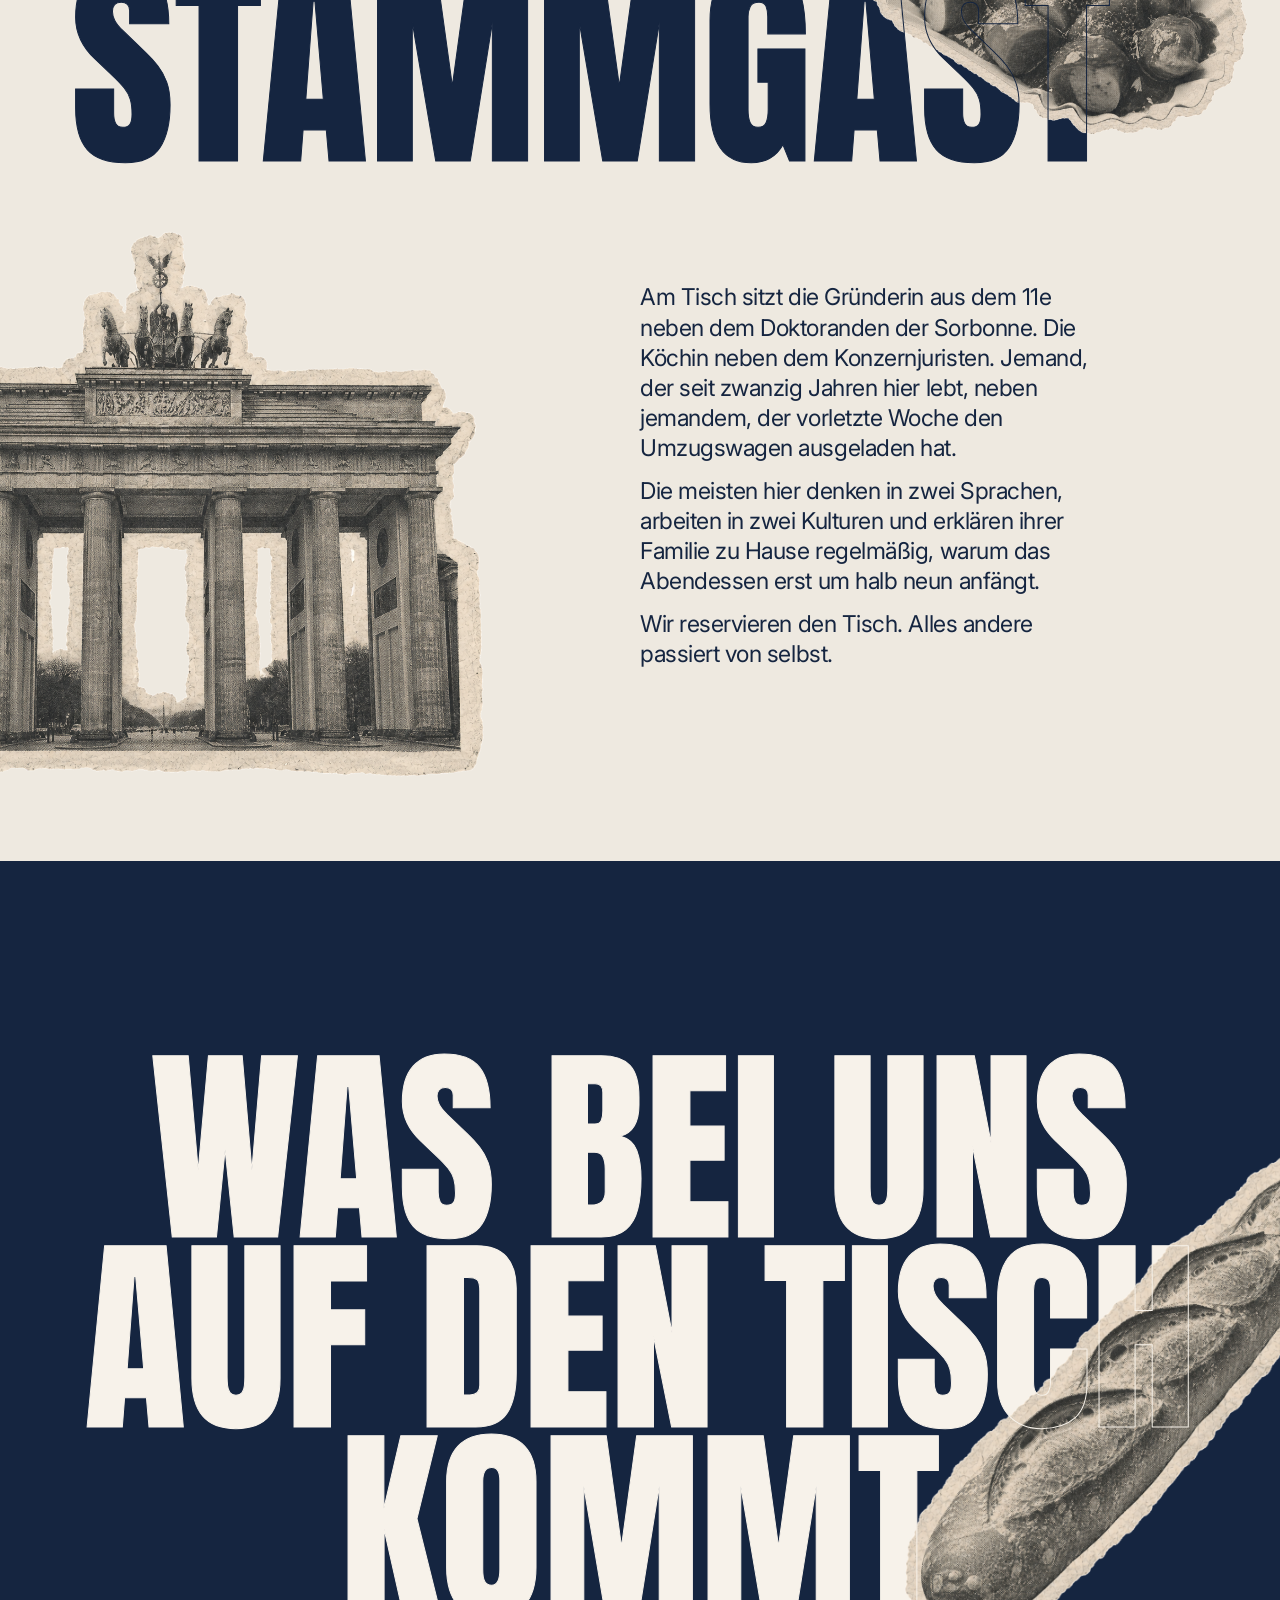
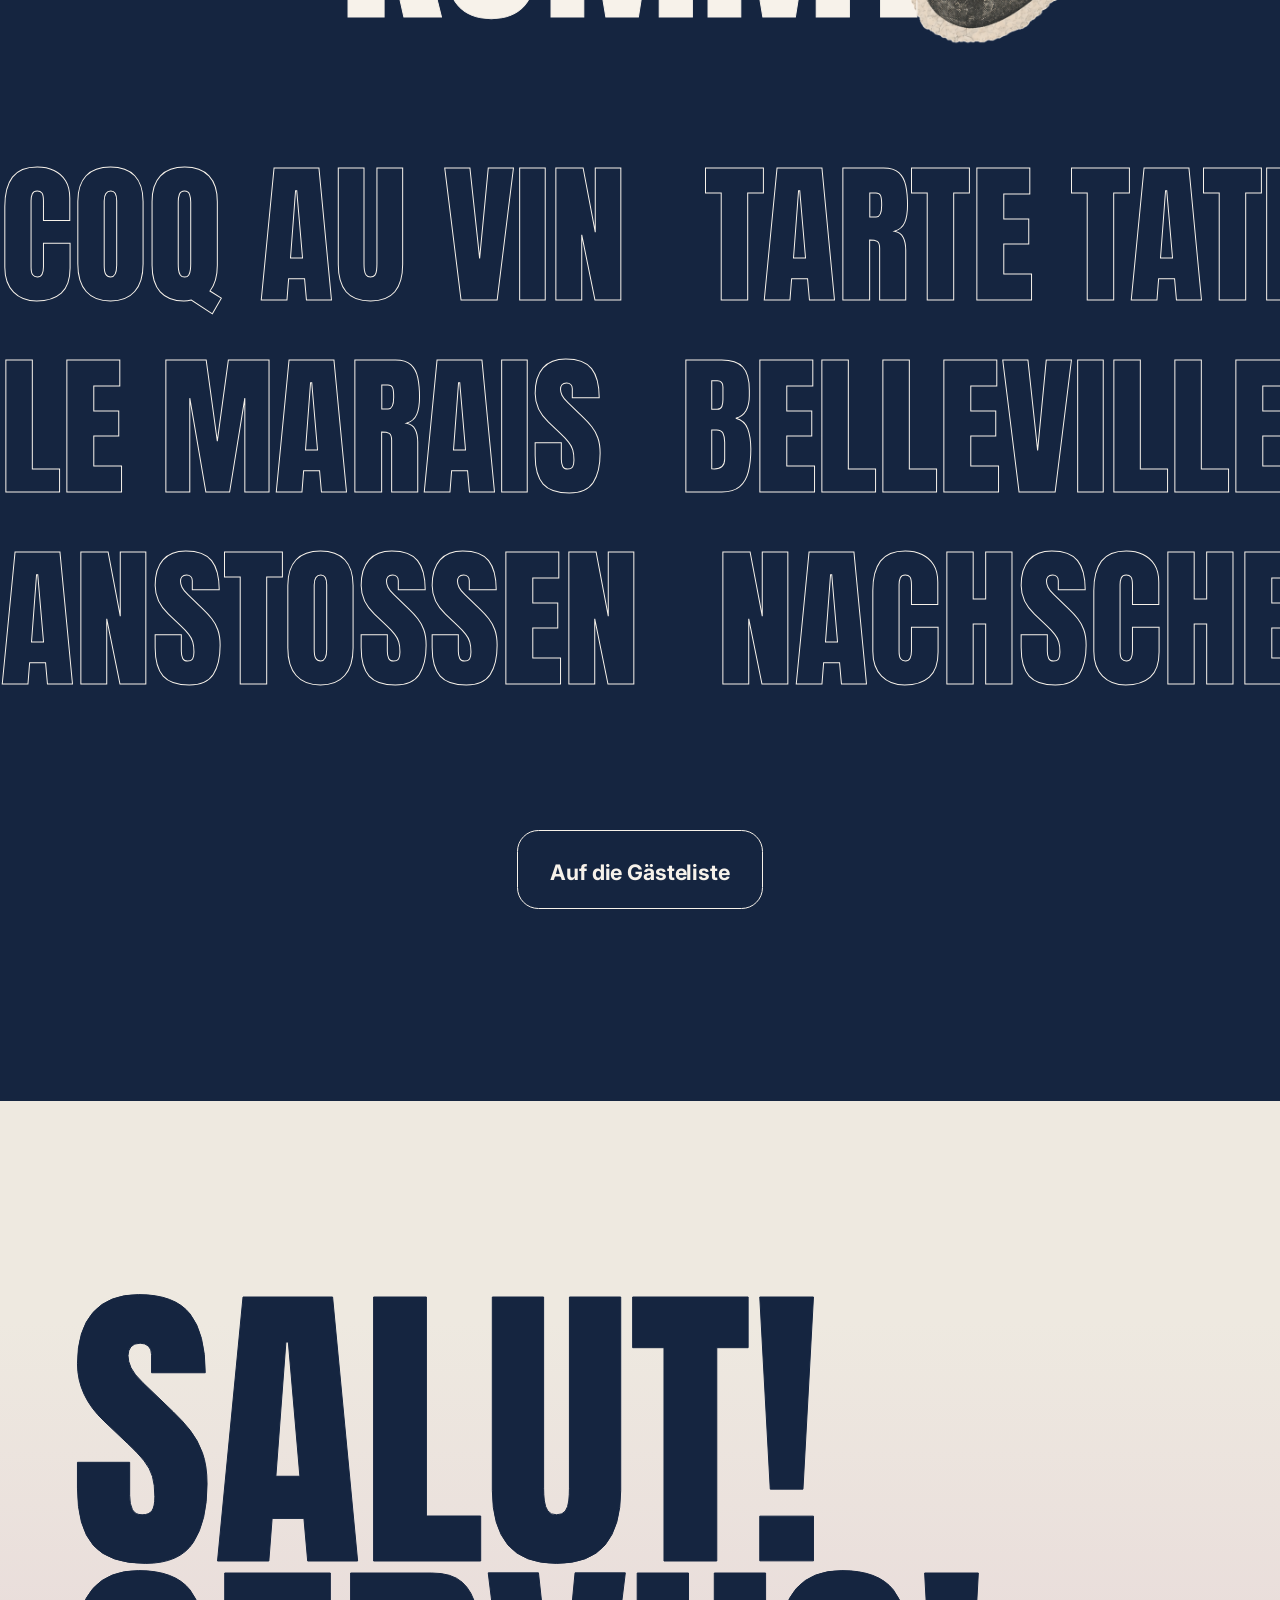
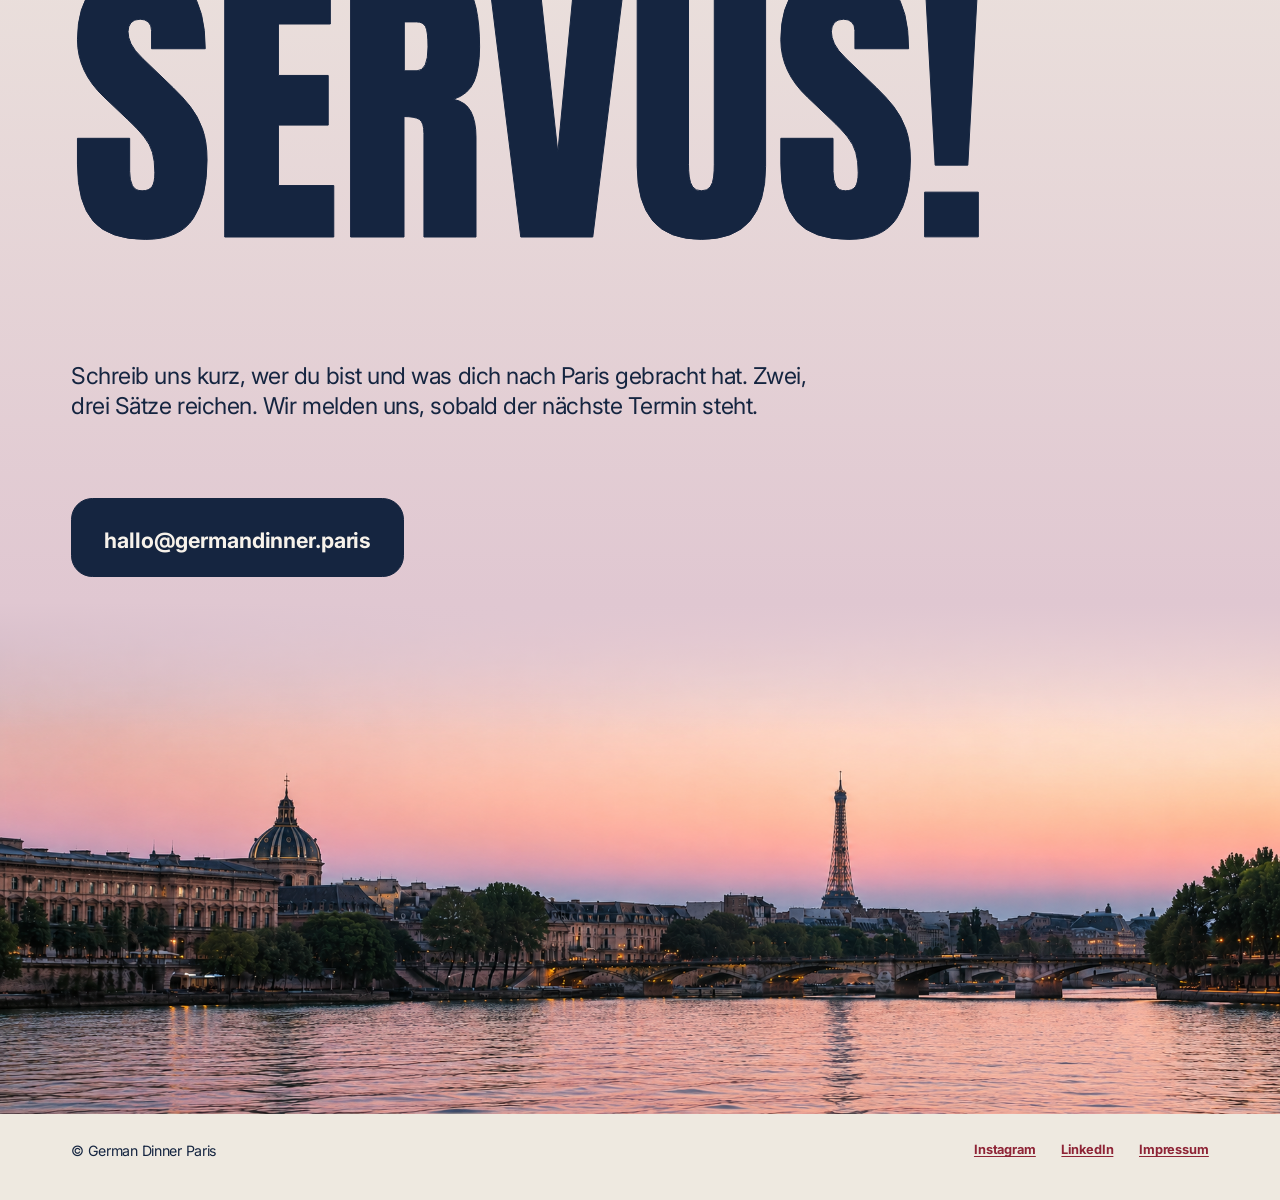
==== commit 8270767e: "Texte: keine Gedankenstriche, keine Formeln Alle zwanzig Gedankenstriche im sichtbaren Text sind weg" ====
--- a/index.html
+++ b/index.html
@@ -3,17 +3,17 @@
 <head>
 <meta charset="utf-8">
 <meta name="viewport" content="width=device-width, initial-scale=1">
-<title>German Dinner Paris — Ein Tisch, zwei Heimaten</title>
-<meta name="description" content="Die Community für Deutsche in Paris. Lange Tische, deutsch-französische Küche, neue Leute — und jedes Mal die Erkenntnis, wie viel Berlin und Paris einander zu sagen haben.">
+<title>German Dinner Paris</title>
+<meta name="description" content="Einmal im Monat ein langer Tisch in einem Pariser Restaurant. Für Deutsche, die hier leben, arbeiten und Lust auf neue Leute haben.">
 
 <link rel="preconnect" href="https://fonts.googleapis.com">
 <link rel="preconnect" href="https://fonts.gstatic.com" crossorigin>
 <link href="https://fonts.googleapis.com/css2?family=Anton&family=Inter:wght@400;500;700&display=swap" rel="stylesheet">
 
-<link rel="stylesheet" href="tokens.css?v=1787060820">
-<link rel="stylesheet" href="base.css?v=1787060820">
-<link rel="stylesheet" href="components.css?v=1787060820">
-<link rel="stylesheet" href="page.css?v=1787060820">
+<link rel="stylesheet" href="tokens.css?v=1787676183">
+<link rel="stylesheet" href="base.css?v=1787676183">
+<link rel="stylesheet" href="components.css?v=1787676183">
+<link rel="stylesheet" href="page.css?v=1787676183">
 </head>
 <body>
 
@@ -52,11 +52,10 @@
     <div class="spacer spacer--sm"></div>
 
     <div class="textblock textblock--lead">
-      <p>Wir sind die Community für Deutsche, die Paris zu ihrer zweiten
-         Heimat gemacht haben. Einmal im Monat sitzen wir in einem Pariser
-         Restaurant an einem langen Tisch — gutes Essen, neue Kontakte und
-         jedes Mal die Erkenntnis, wie viel Berlin und Paris einander zu
-         sagen haben.</p>
+      <p>Wir sind die Community für Deutsche in Paris. Einmal im Monat ein
+         langer Tisch in einem guten Restaurant, rund zwei Dutzend Leute,
+         die sich vorher meist nicht kennen. Nach dem Dessert sieht das
+         anders aus.</p>
     </div>
 
     <div class="spacer spacer--lg"></div>
@@ -81,14 +80,14 @@
     <div class="spacer spacer--md"></div>
 
     <div class="textblock textblock--offset">
-      <p>An unseren Tischen sitzt die Gründerin aus dem 11e neben dem
-         Doktoranden der Sorbonne, die Köchin neben dem Konzernjuristen,
-         Menschen, die seit zwanzig Jahren hier leben, neben denen, die
-         vorletzte Woche den Umzugswagen ausgeladen haben.</p>
-      <p>Was sie verbindet, ist nicht der Pass. Es ist die Erfahrung, in zwei
-         Sprachen zu denken, zwei Arbeitskulturen zu kennen und in beiden
-         Ländern ein bisschen fremd und ein bisschen zuhause zu sein.</p>
-      <p>Wir moderieren das nicht. Wir reservieren nur den Tisch.</p>
+      <p>Am Tisch sitzt die Gründerin aus dem 11e neben dem Doktoranden der
+         Sorbonne. Die Köchin neben dem Konzernjuristen. Jemand, der seit
+         zwanzig Jahren hier lebt, neben jemandem, der vorletzte Woche den
+         Umzugswagen ausgeladen hat.</p>
+      <p>Die meisten hier denken in zwei Sprachen, arbeiten in zwei Kulturen
+         und erklären ihrer Familie zu Hause regelmäßig, warum das
+         Abendessen erst um halb neun anfängt.</p>
+      <p>Wir reservieren den Tisch. Alles andere passiert von selbst.</p>
     </div>
 
     <div class="spacer spacer--lg"></div>
@@ -222,9 +221,9 @@
       <div class="spacer spacer--md"></div>
 
       <div class="textblock textblock--wide">
-        <p>Wir sind keine Institution und kein Verein, sondern eine Gästeliste,
-           die weiterwächst. Schreib uns, wer du bist und was dich nach Paris
-           gebracht hat — der Rest ergibt sich beim Essen.</p>
+        <p>Schreib uns kurz, wer du bist und was dich nach Paris gebracht hat.
+           Zwei, drei Sätze reichen. Wir melden uns, sobald der nächste
+           Termin steht.</p>
       </div>
 
       <div class="spacer spacer--sm"></div>
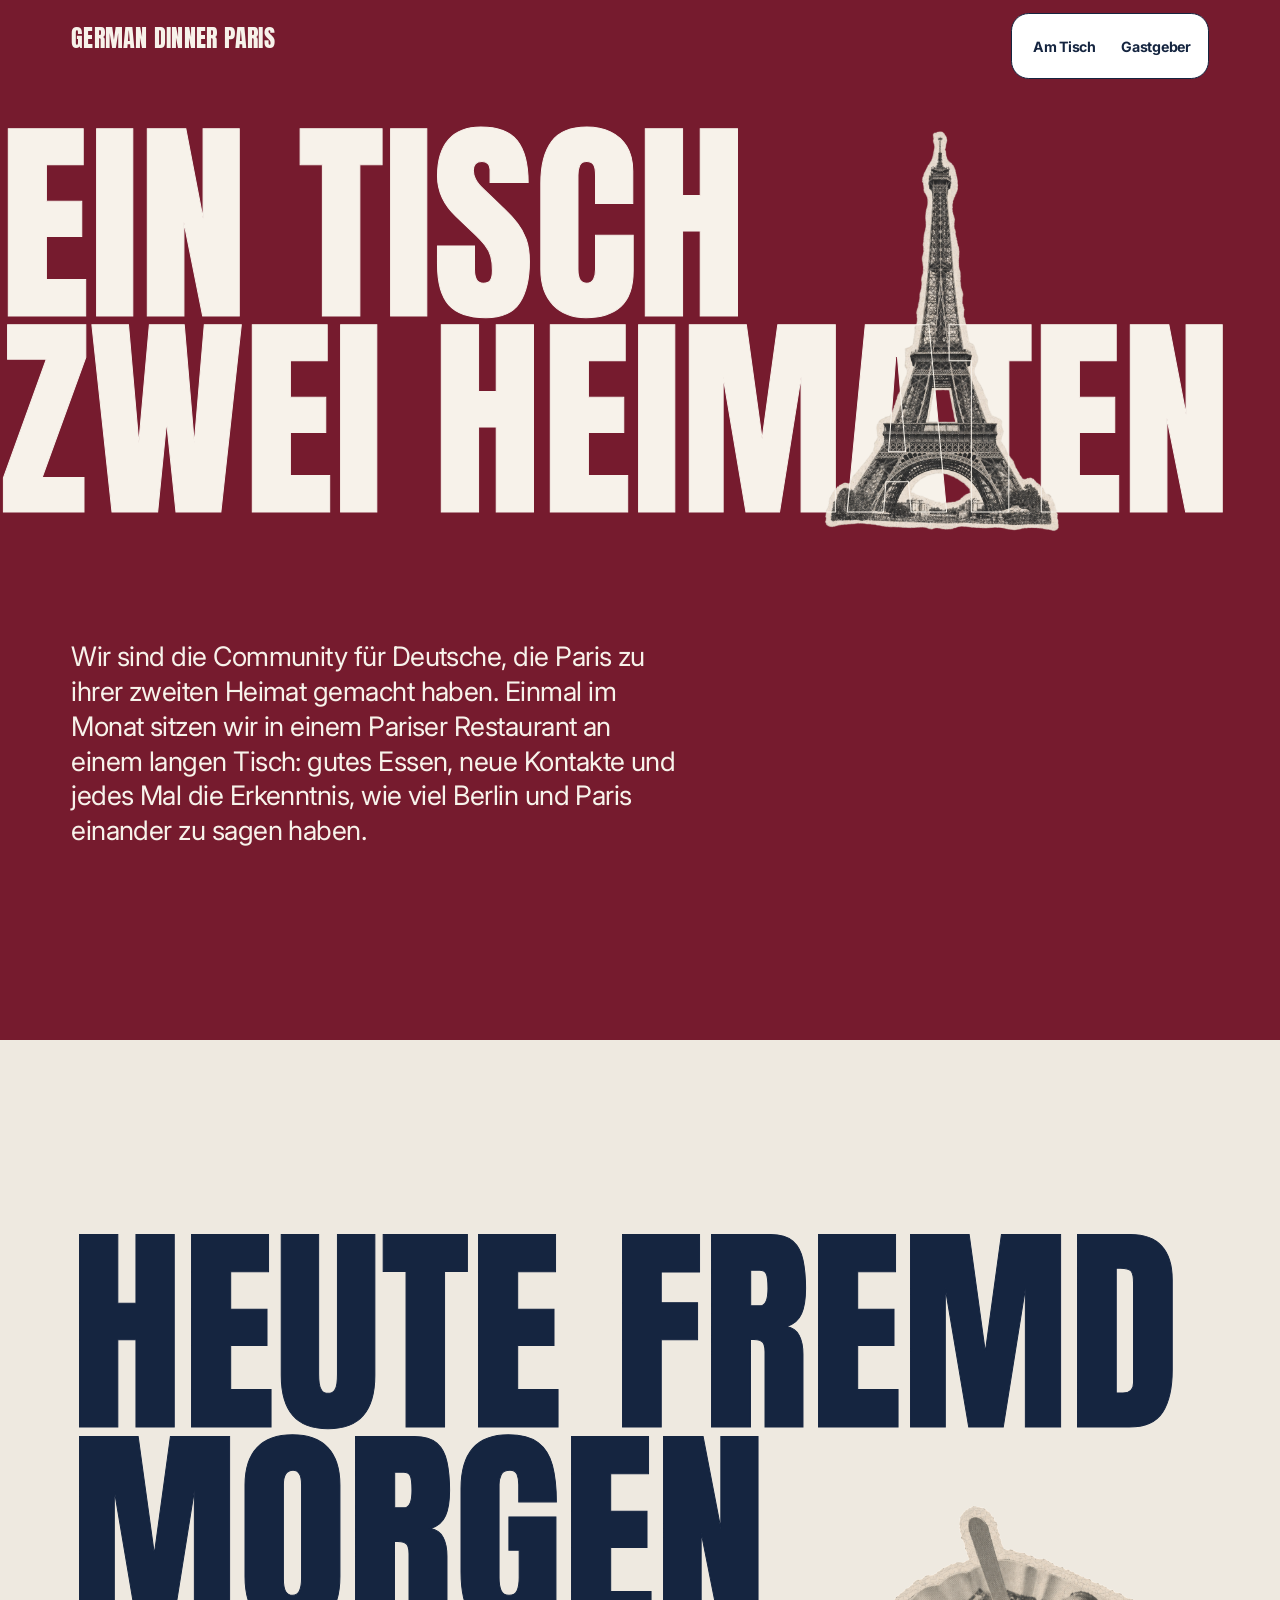
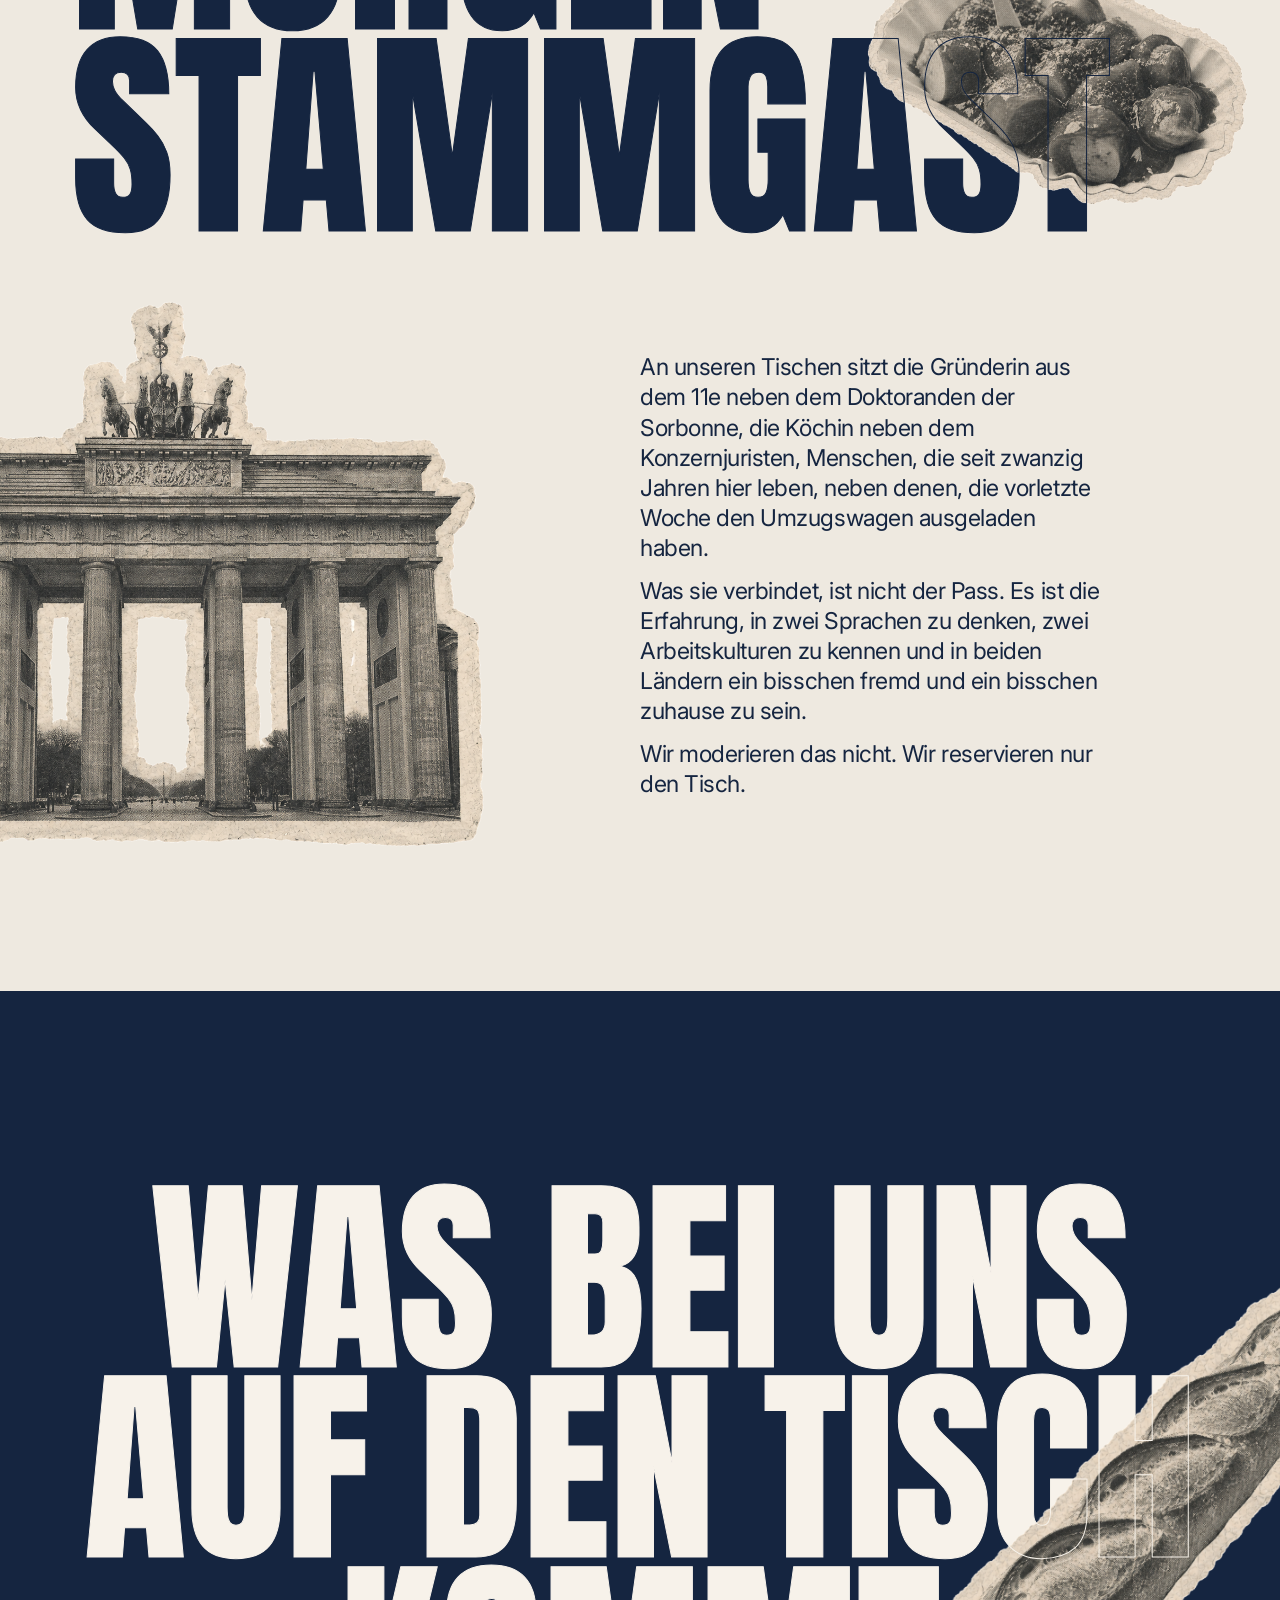
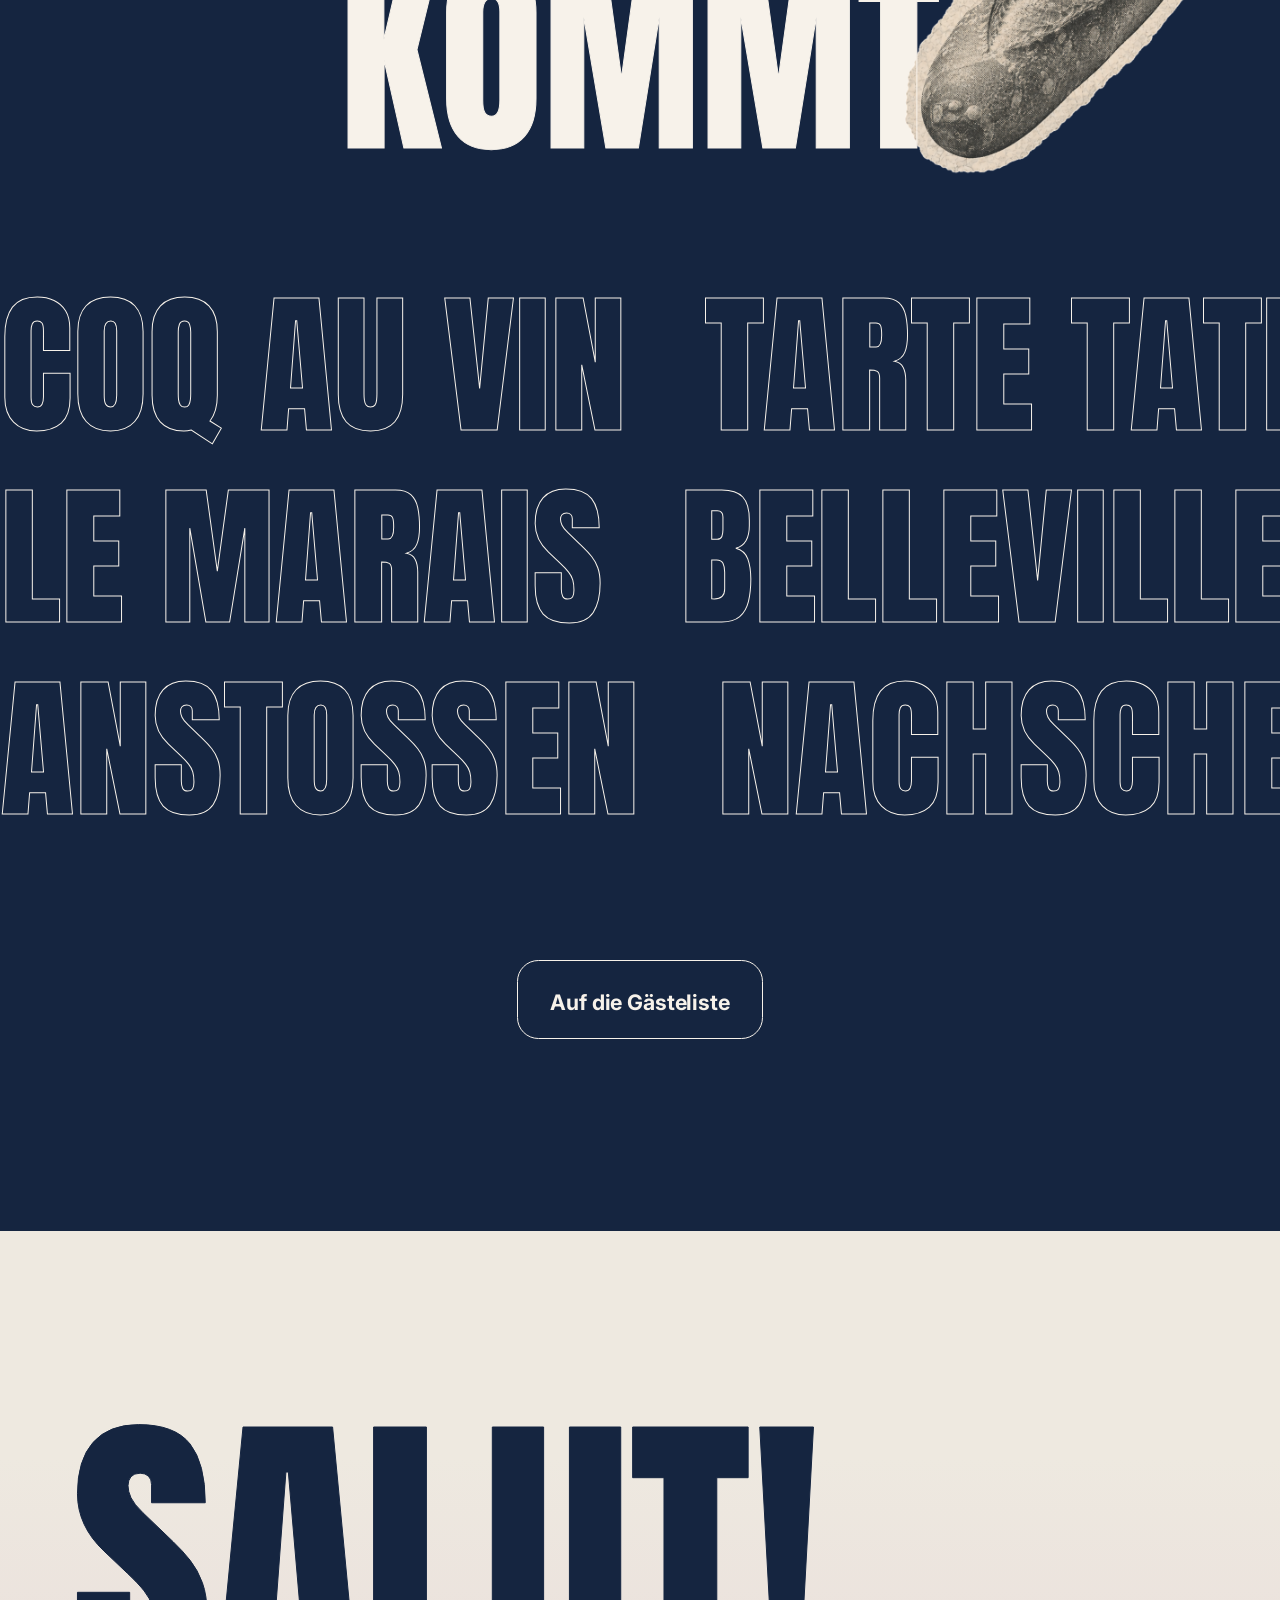
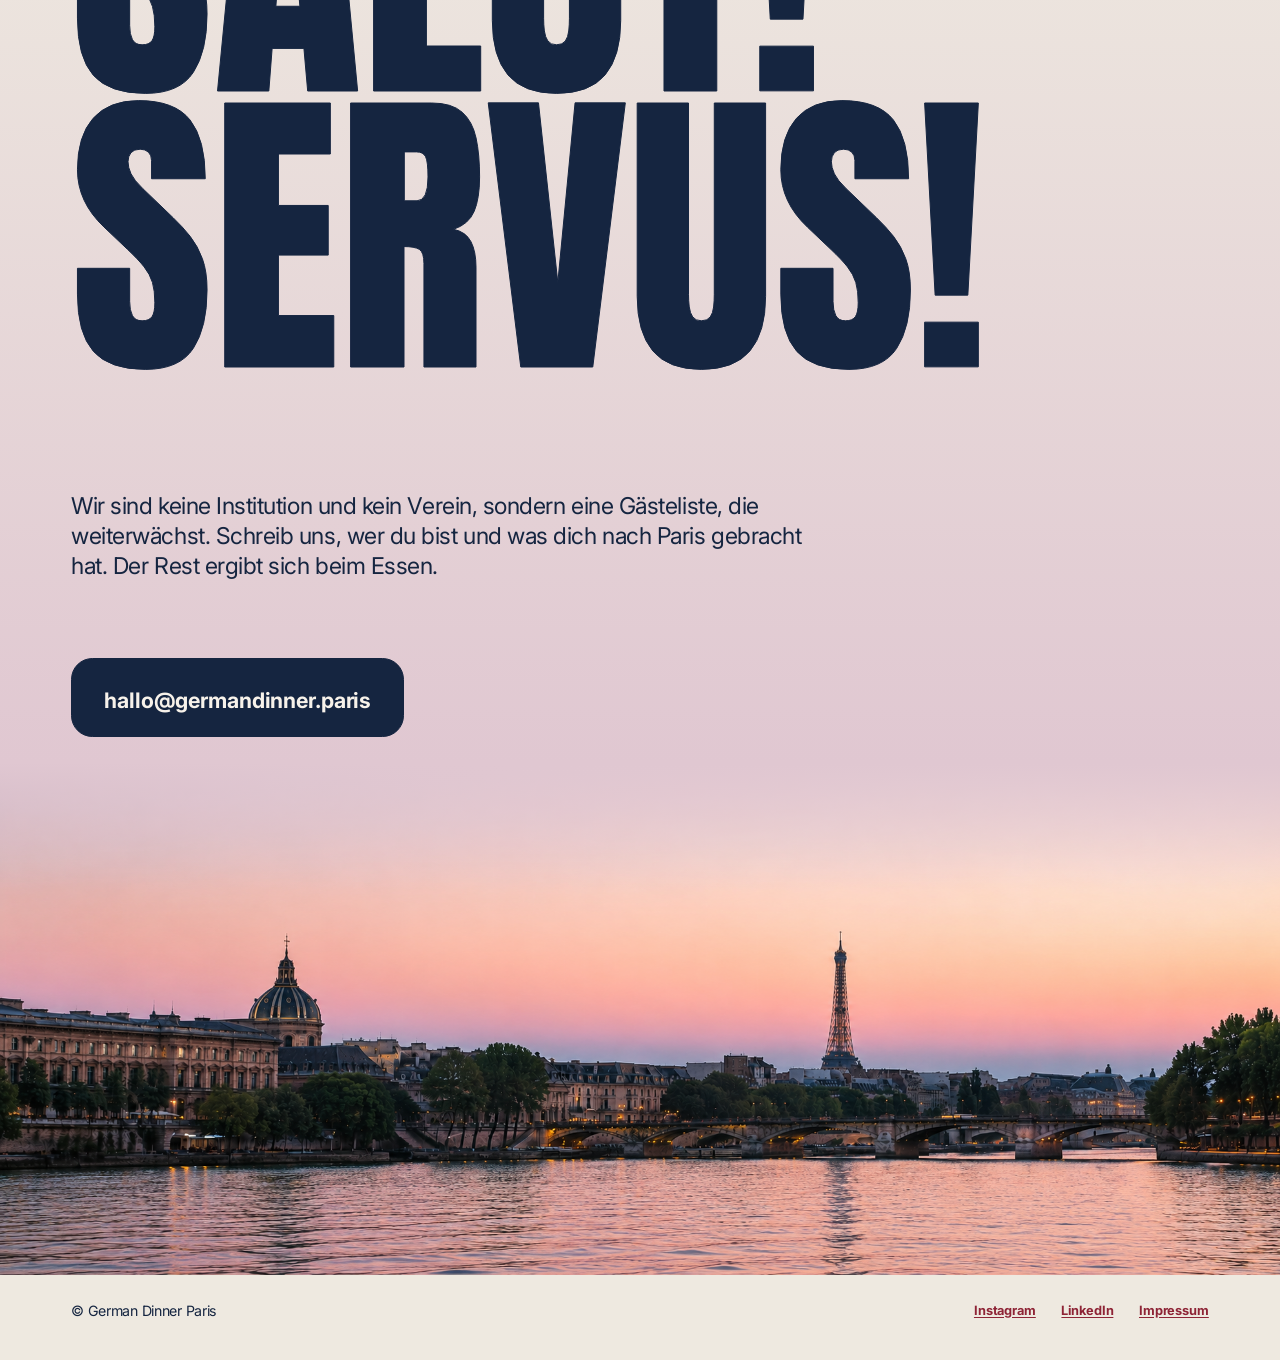
==== commit d81f3862: "Texte: zurueck auf die alte Fassung, nur ohne Gedankenstriche Die inhaltliche Ueberarbeitung aus 827" ====
--- a/index.html
+++ b/index.html
@@ -3,17 +3,17 @@
 <head>
 <meta charset="utf-8">
 <meta name="viewport" content="width=device-width, initial-scale=1">
-<title>German Dinner Paris</title>
-<meta name="description" content="Einmal im Monat ein langer Tisch in einem Pariser Restaurant. Für Deutsche, die hier leben, arbeiten und Lust auf neue Leute haben.">
+<title>German Dinner Paris | Ein Tisch, zwei Heimaten</title>
+<meta name="description" content="Die Community für Deutsche in Paris. Lange Tische, deutsch-französische Küche, neue Leute, und jedes Mal die Erkenntnis, wie viel Berlin und Paris einander zu sagen haben.">
 
 <link rel="preconnect" href="https://fonts.googleapis.com">
 <link rel="preconnect" href="https://fonts.gstatic.com" crossorigin>
 <link href="https://fonts.googleapis.com/css2?family=Anton&family=Inter:wght@400;500;700&display=swap" rel="stylesheet">
 
-<link rel="stylesheet" href="tokens.css?v=1787676183">
-<link rel="stylesheet" href="base.css?v=1787676183">
-<link rel="stylesheet" href="components.css?v=1787676183">
-<link rel="stylesheet" href="page.css?v=1787676183">
+<link rel="stylesheet" href="tokens.css?v=1787060820">
+<link rel="stylesheet" href="base.css?v=1787060820">
+<link rel="stylesheet" href="components.css?v=1787060820">
+<link rel="stylesheet" href="page.css?v=1787060820">
 </head>
 <body>
 
@@ -52,10 +52,11 @@
     <div class="spacer spacer--sm"></div>
 
     <div class="textblock textblock--lead">
-      <p>Wir sind die Community für Deutsche in Paris. Einmal im Monat ein
-         langer Tisch in einem guten Restaurant, rund zwei Dutzend Leute,
-         die sich vorher meist nicht kennen. Nach dem Dessert sieht das
-         anders aus.</p>
+      <p>Wir sind die Community für Deutsche, die Paris zu ihrer zweiten
+         Heimat gemacht haben. Einmal im Monat sitzen wir in einem Pariser
+         Restaurant an einem langen Tisch: gutes Essen, neue Kontakte und
+         jedes Mal die Erkenntnis, wie viel Berlin und Paris einander zu
+         sagen haben.</p>
     </div>
 
     <div class="spacer spacer--lg"></div>
@@ -80,14 +81,14 @@
     <div class="spacer spacer--md"></div>
 
     <div class="textblock textblock--offset">
-      <p>Am Tisch sitzt die Gründerin aus dem 11e neben dem Doktoranden der
-         Sorbonne. Die Köchin neben dem Konzernjuristen. Jemand, der seit
-         zwanzig Jahren hier lebt, neben jemandem, der vorletzte Woche den
-         Umzugswagen ausgeladen hat.</p>
-      <p>Die meisten hier denken in zwei Sprachen, arbeiten in zwei Kulturen
-         und erklären ihrer Familie zu Hause regelmäßig, warum das
-         Abendessen erst um halb neun anfängt.</p>
-      <p>Wir reservieren den Tisch. Alles andere passiert von selbst.</p>
+      <p>An unseren Tischen sitzt die Gründerin aus dem 11e neben dem
+         Doktoranden der Sorbonne, die Köchin neben dem Konzernjuristen,
+         Menschen, die seit zwanzig Jahren hier leben, neben denen, die
+         vorletzte Woche den Umzugswagen ausgeladen haben.</p>
+      <p>Was sie verbindet, ist nicht der Pass. Es ist die Erfahrung, in zwei
+         Sprachen zu denken, zwei Arbeitskulturen zu kennen und in beiden
+         Ländern ein bisschen fremd und ein bisschen zuhause zu sein.</p>
+      <p>Wir moderieren das nicht. Wir reservieren nur den Tisch.</p>
     </div>
 
     <div class="spacer spacer--lg"></div>
@@ -221,9 +222,9 @@
       <div class="spacer spacer--md"></div>
 
       <div class="textblock textblock--wide">
-        <p>Schreib uns kurz, wer du bist und was dich nach Paris gebracht hat.
-           Zwei, drei Sätze reichen. Wir melden uns, sobald der nächste
-           Termin steht.</p>
+        <p>Wir sind keine Institution und kein Verein, sondern eine Gästeliste,
+           die weiterwächst. Schreib uns, wer du bist und was dich nach Paris
+           gebracht hat. Der Rest ergibt sich beim Essen.</p>
       </div>
 
       <div class="spacer spacer--sm"></div>
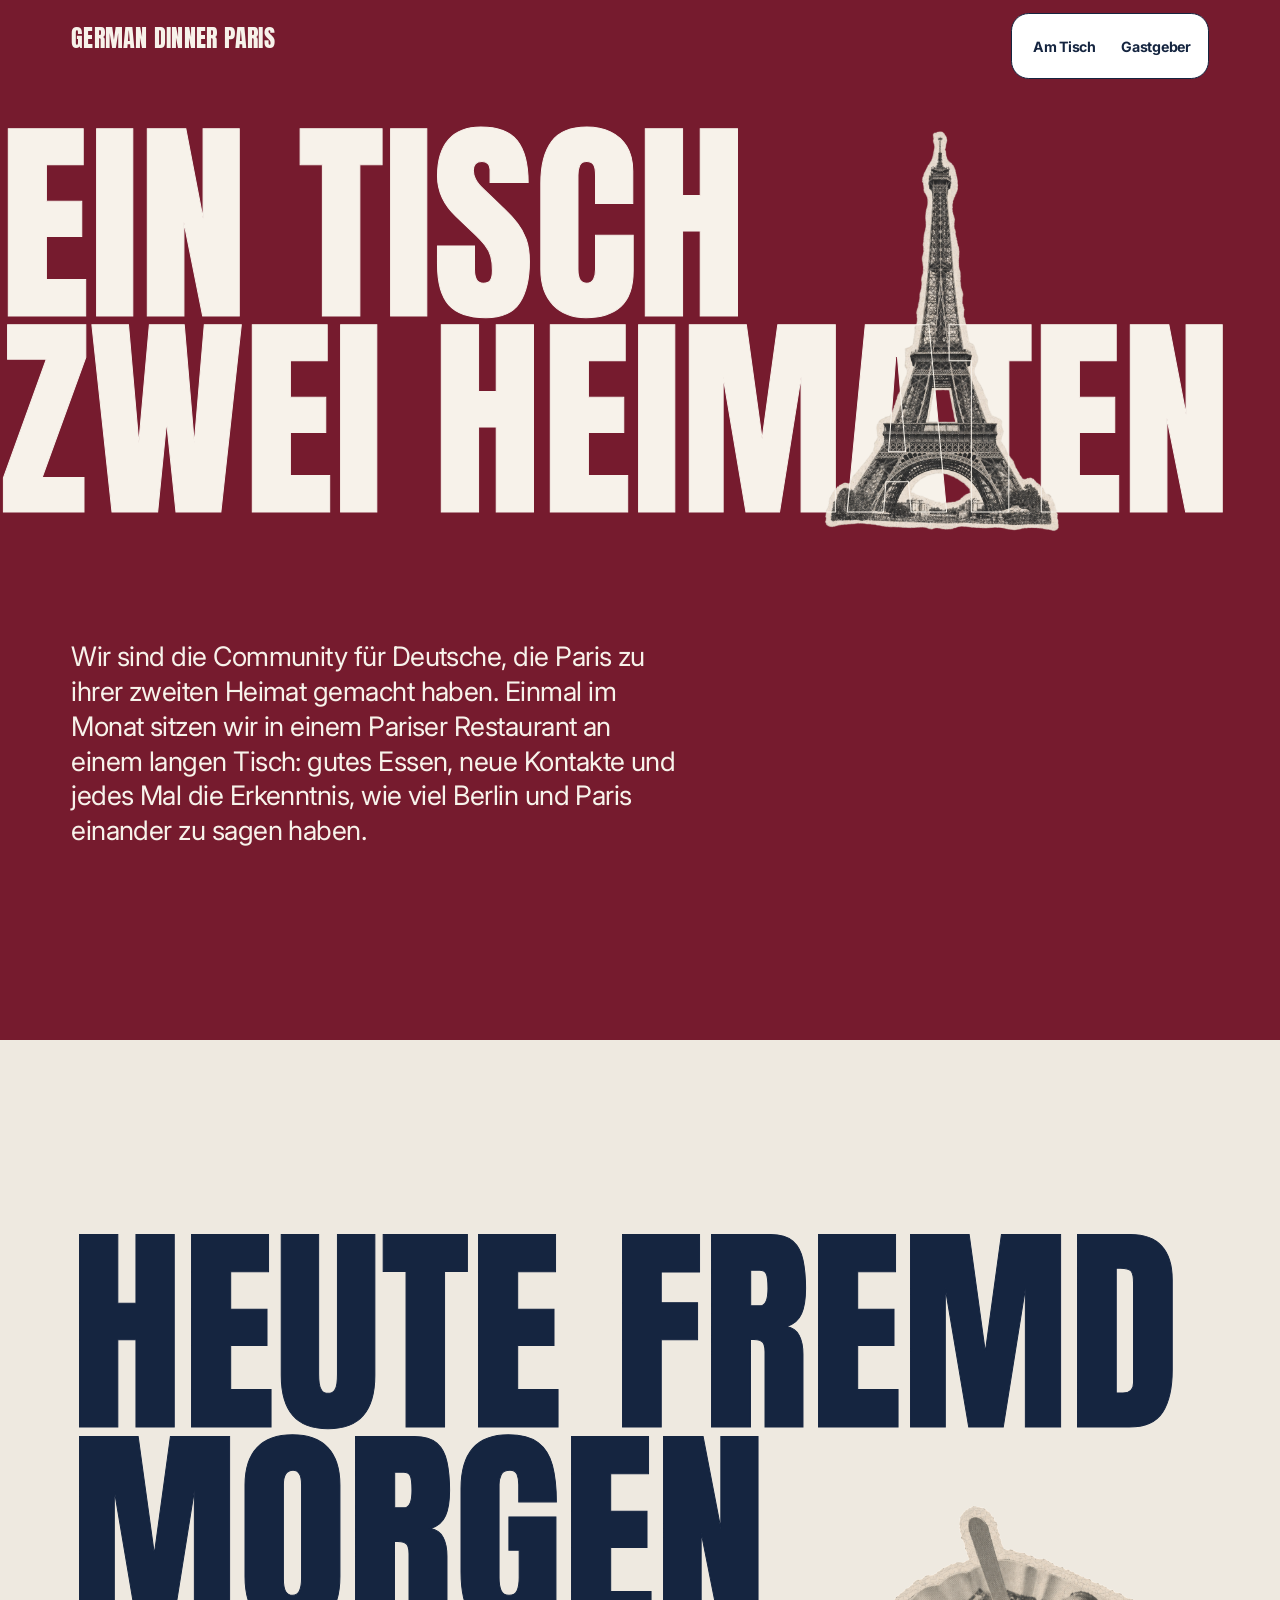
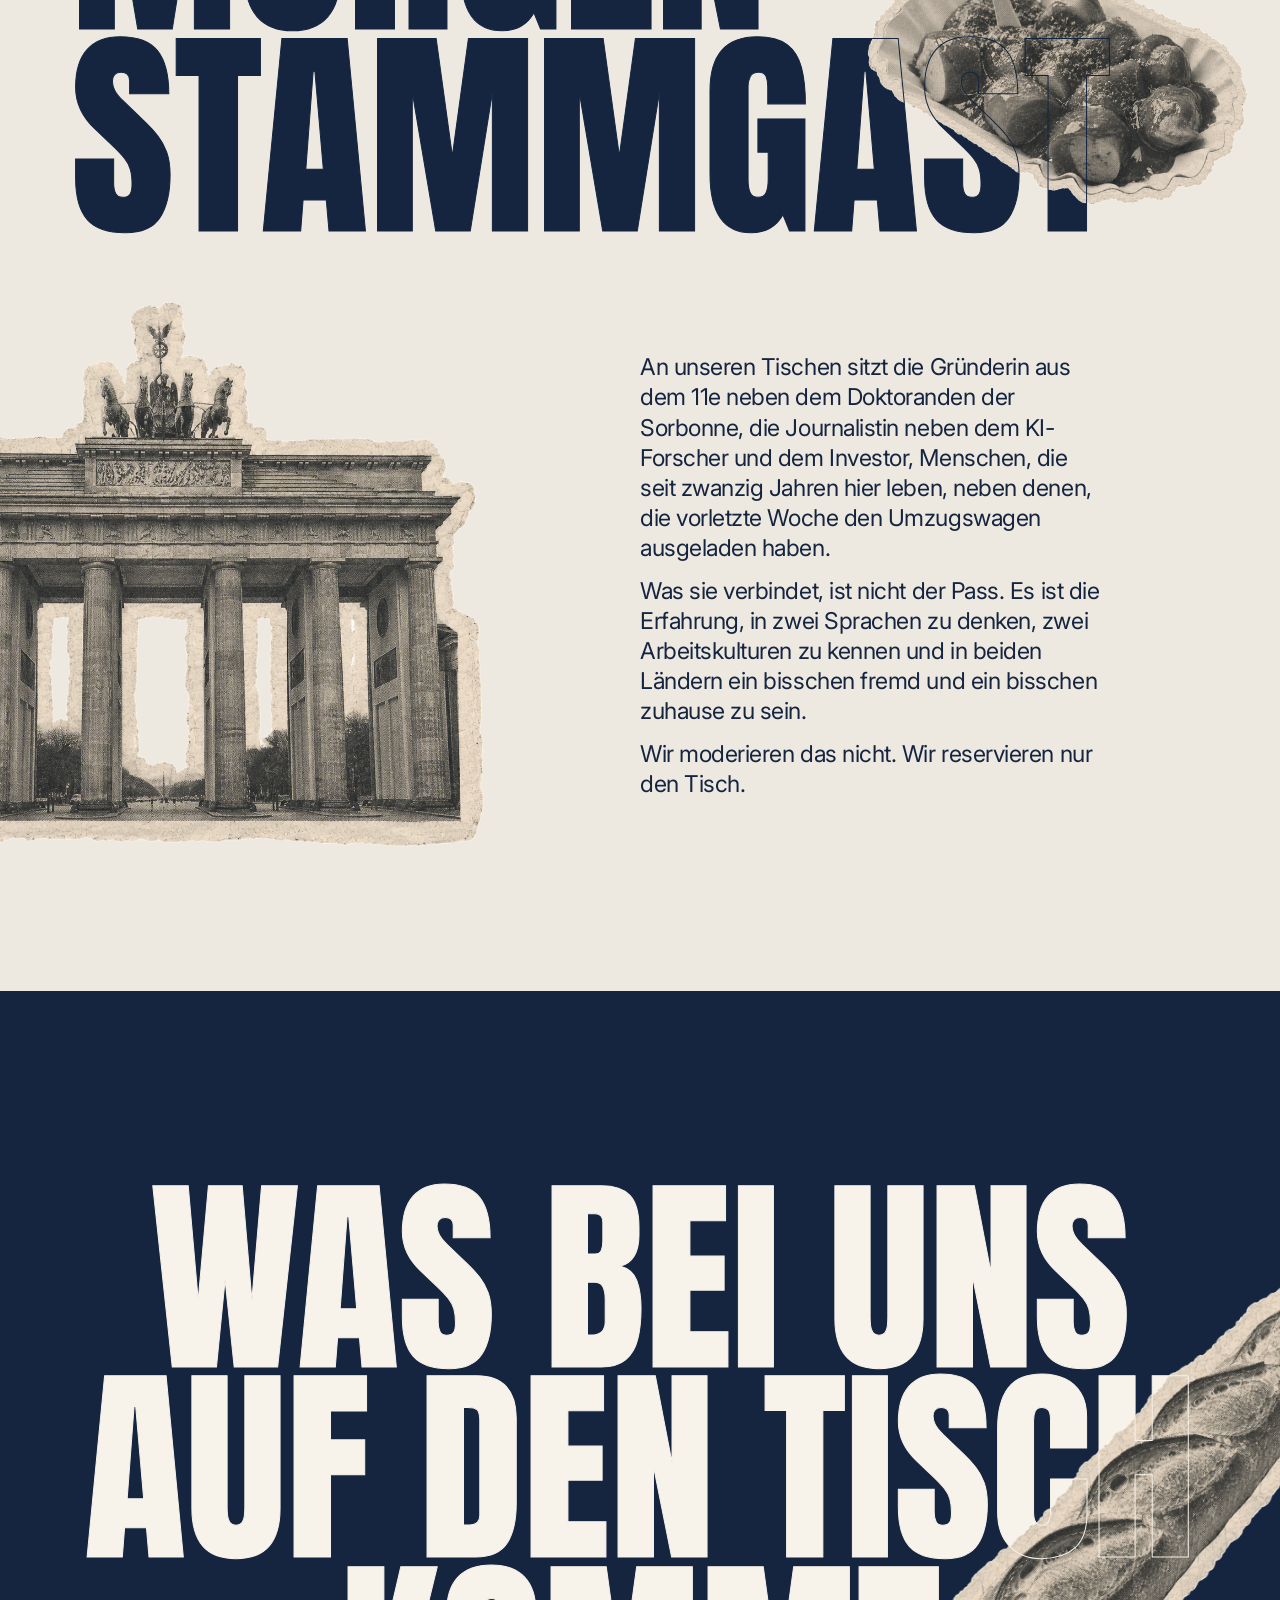
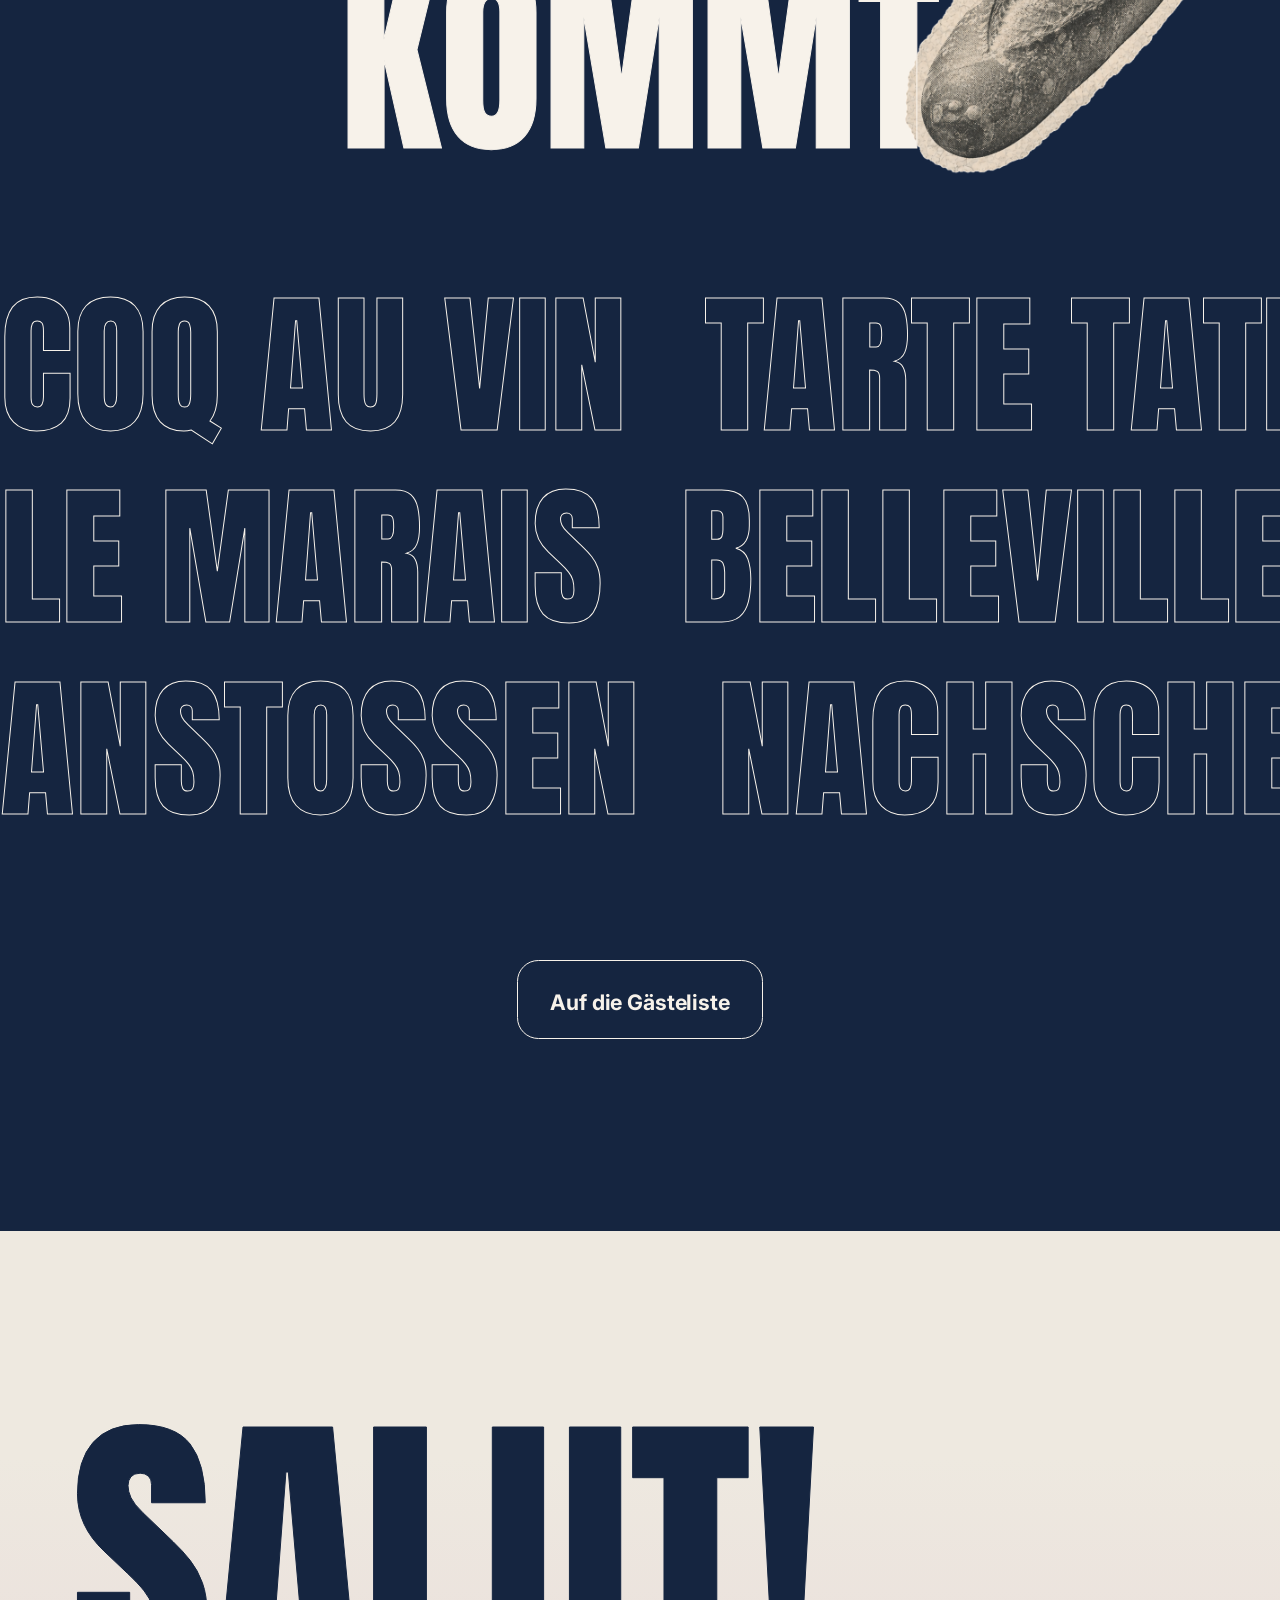
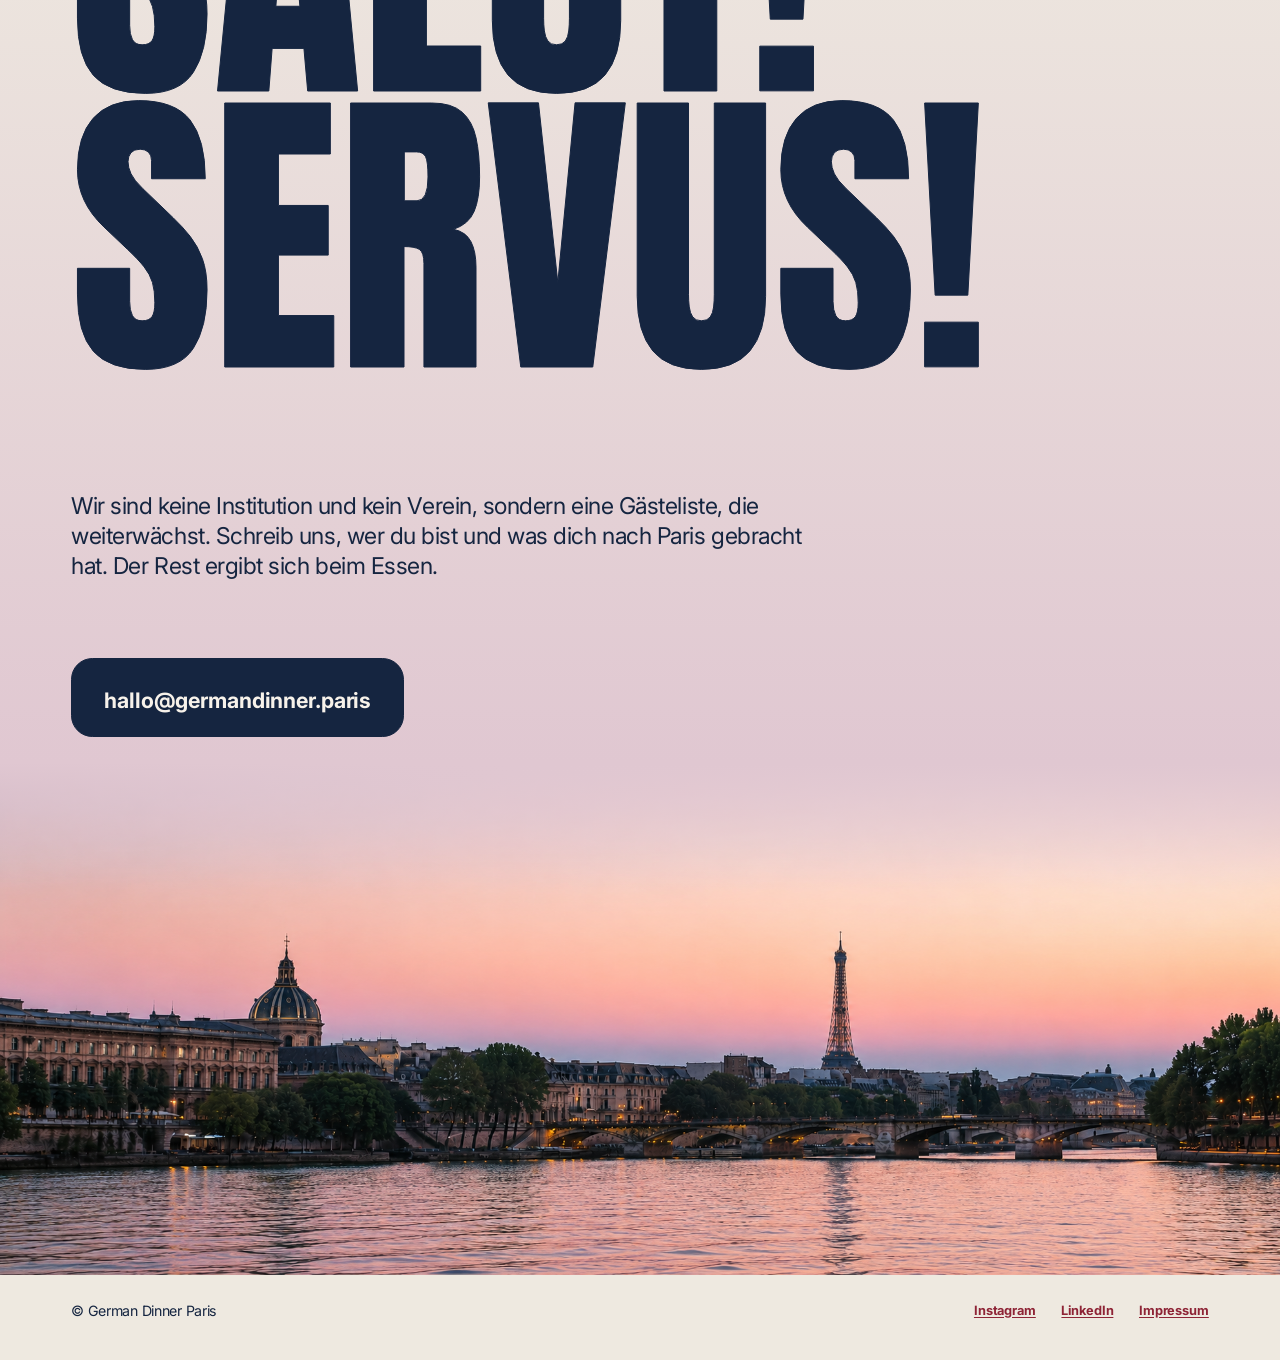
==== commit bd186470: "Manifest: Journalistin, KI-Forscher, Investor statt Koechin und Konzernjurist Co-Authored-By: Claude" ====
--- a/index.html
+++ b/index.html
@@ -82,9 +82,10 @@
 
     <div class="textblock textblock--offset">
       <p>An unseren Tischen sitzt die Gründerin aus dem 11e neben dem
-         Doktoranden der Sorbonne, die Köchin neben dem Konzernjuristen,
-         Menschen, die seit zwanzig Jahren hier leben, neben denen, die
-         vorletzte Woche den Umzugswagen ausgeladen haben.</p>
+         Doktoranden der Sorbonne, die Journalistin neben dem KI-Forscher
+         und dem Investor, Menschen, die seit zwanzig Jahren hier leben,
+         neben denen, die vorletzte Woche den Umzugswagen ausgeladen
+         haben.</p>
       <p>Was sie verbindet, ist nicht der Pass. Es ist die Erfahrung, in zwei
          Sprachen zu denken, zwei Arbeitskulturen zu kennen und in beiden
          Ländern ein bisschen fremd und ein bisschen zuhause zu sein.</p>
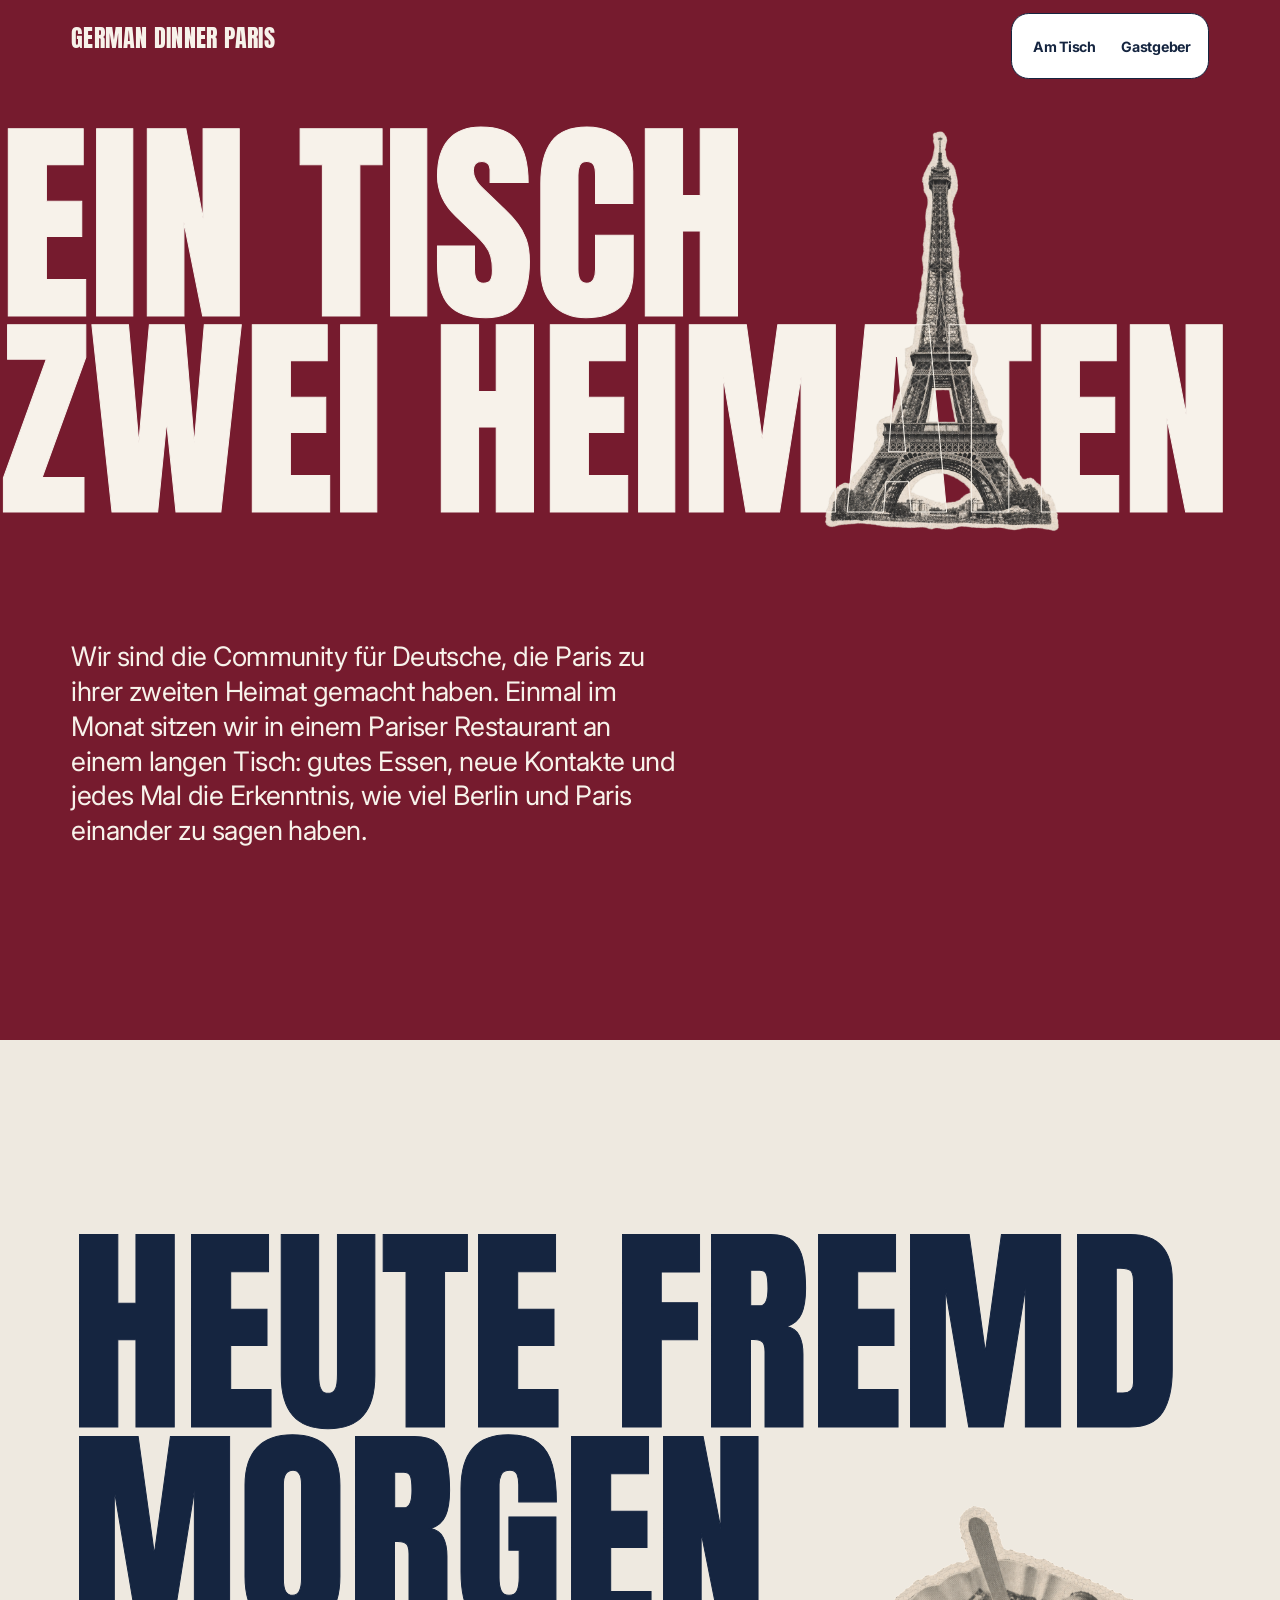
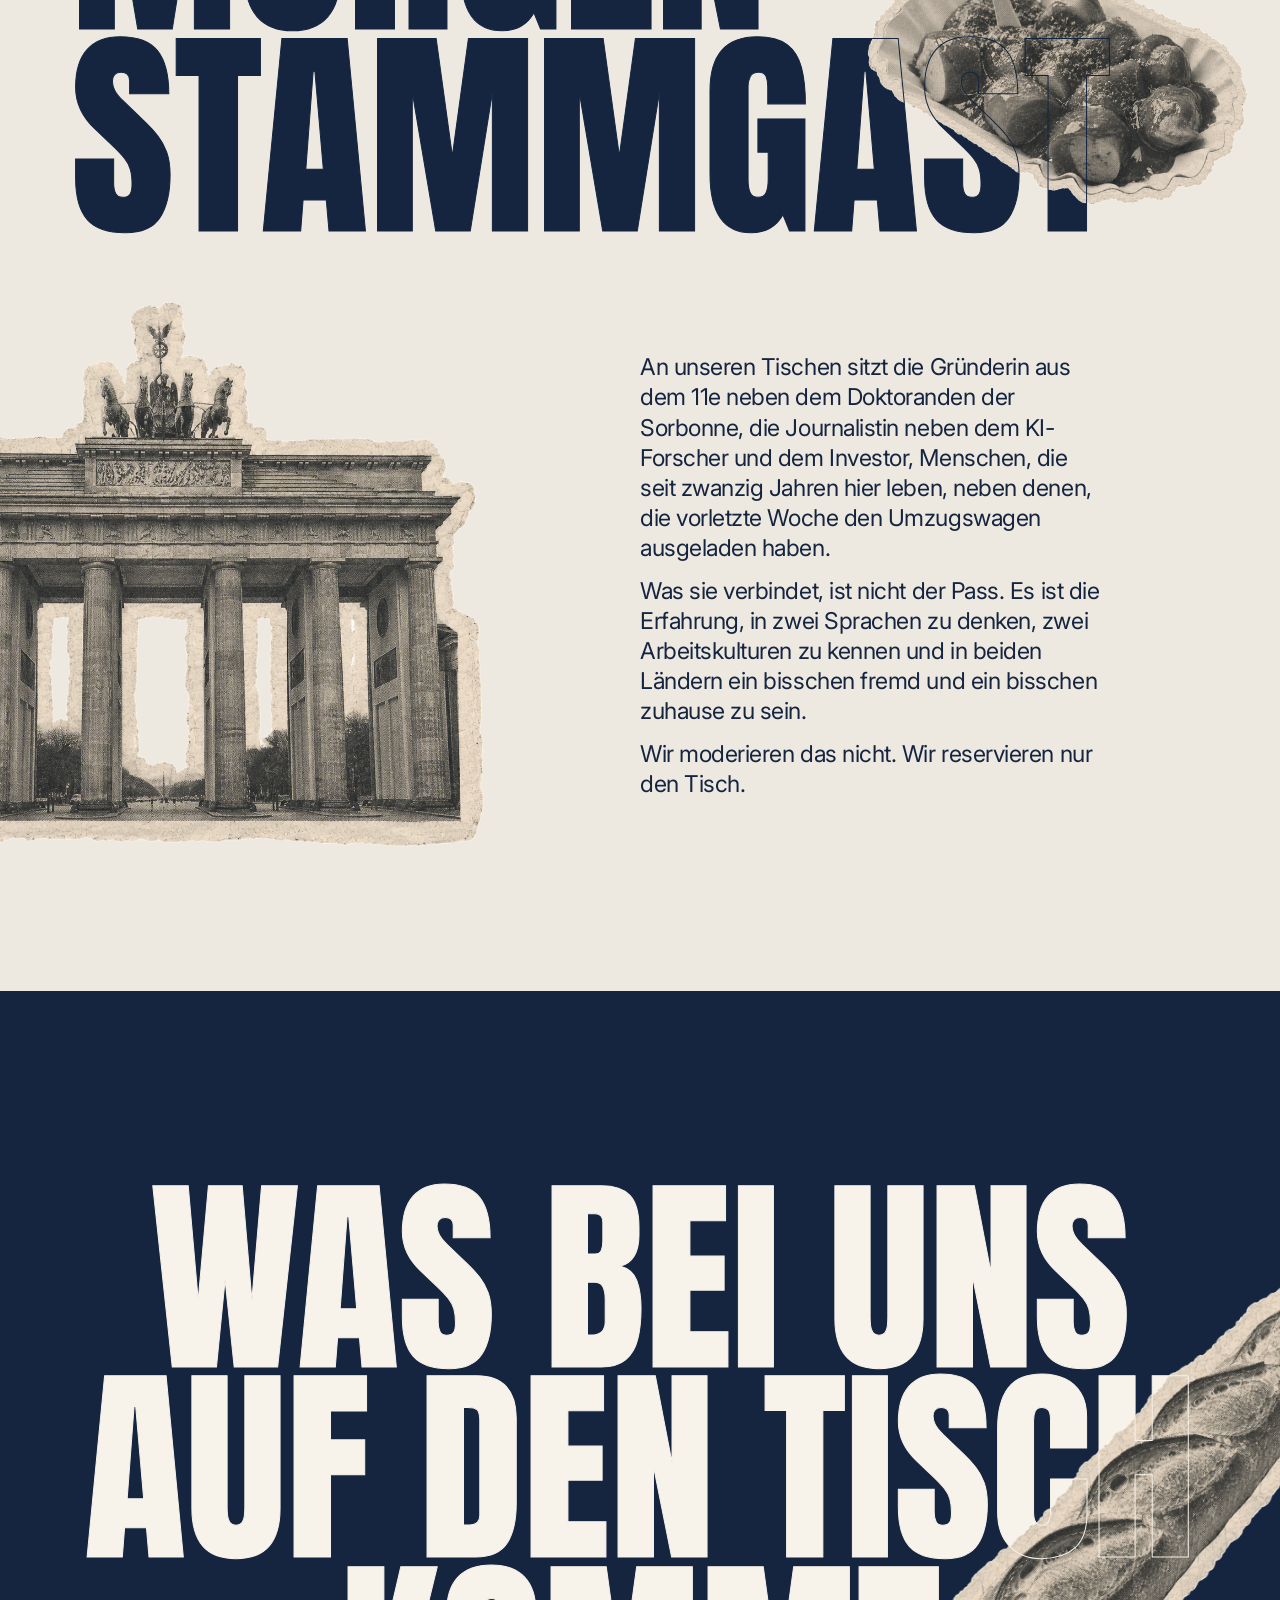
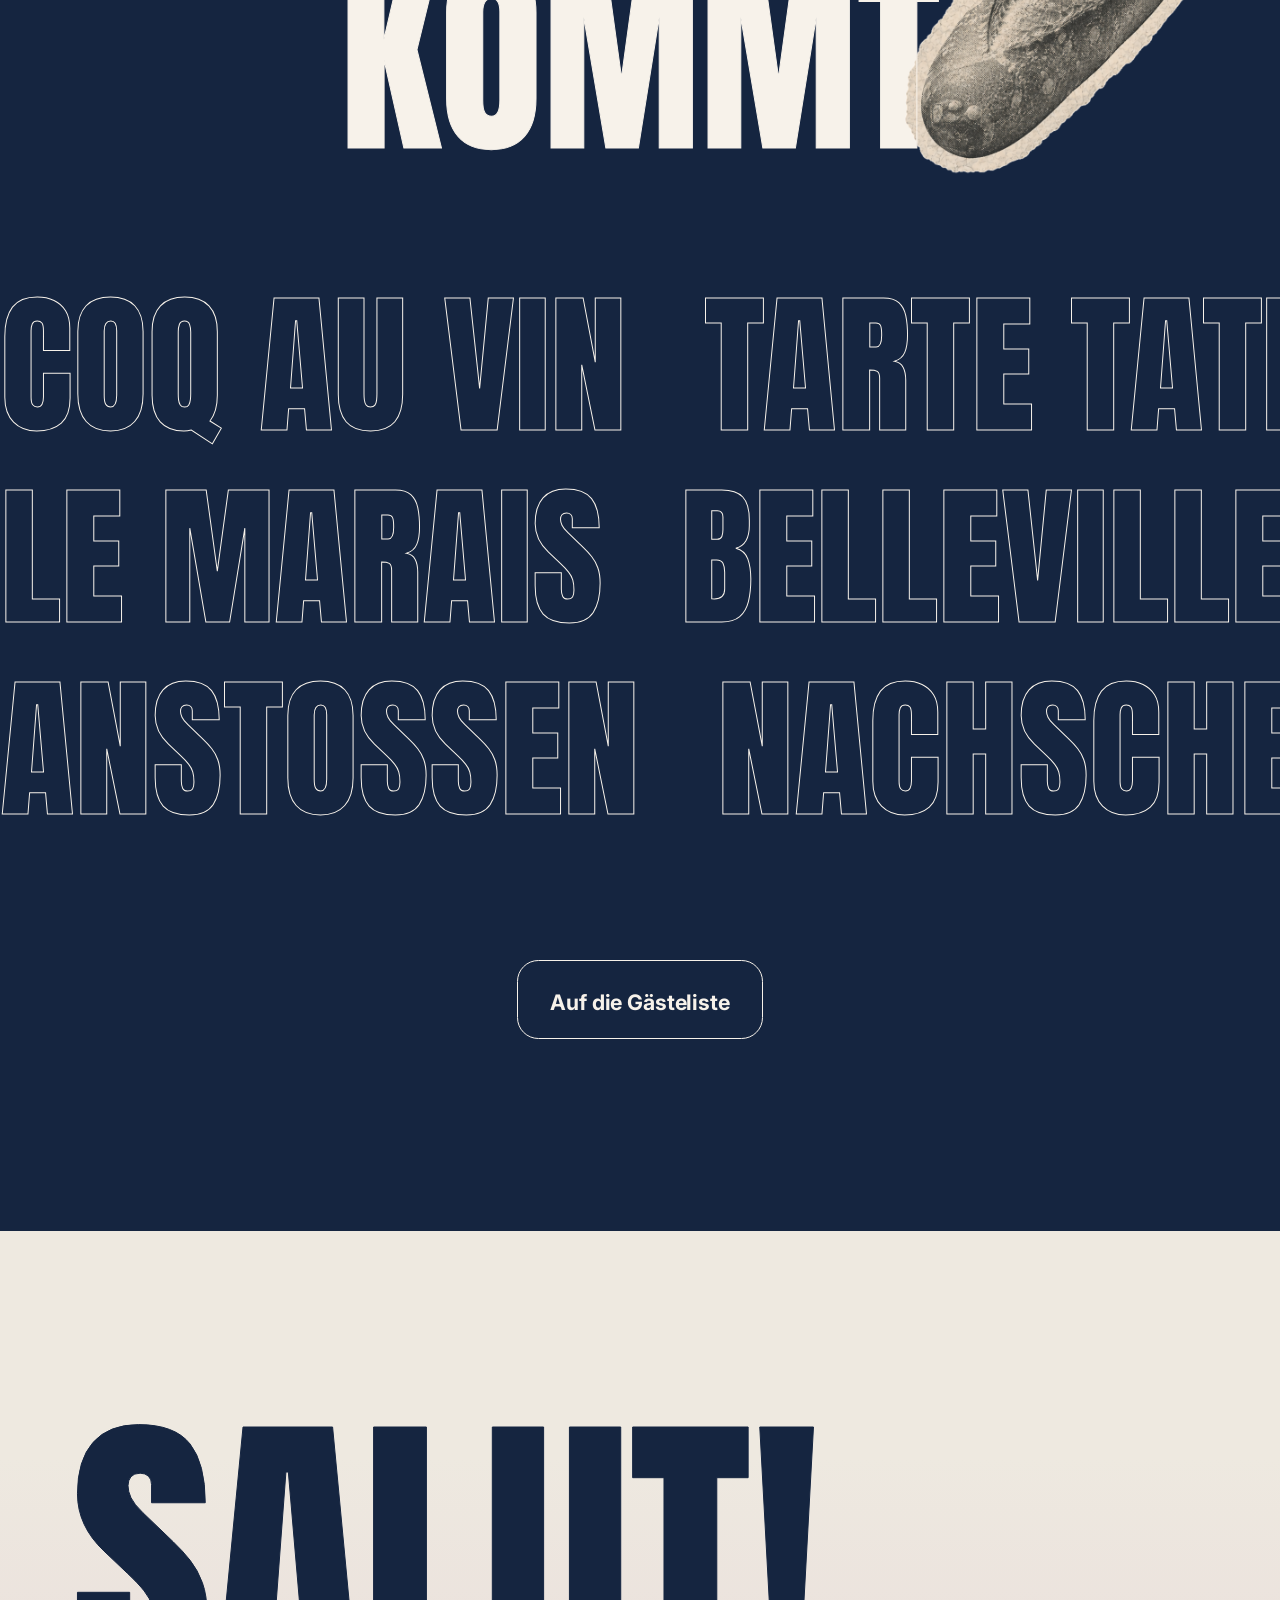
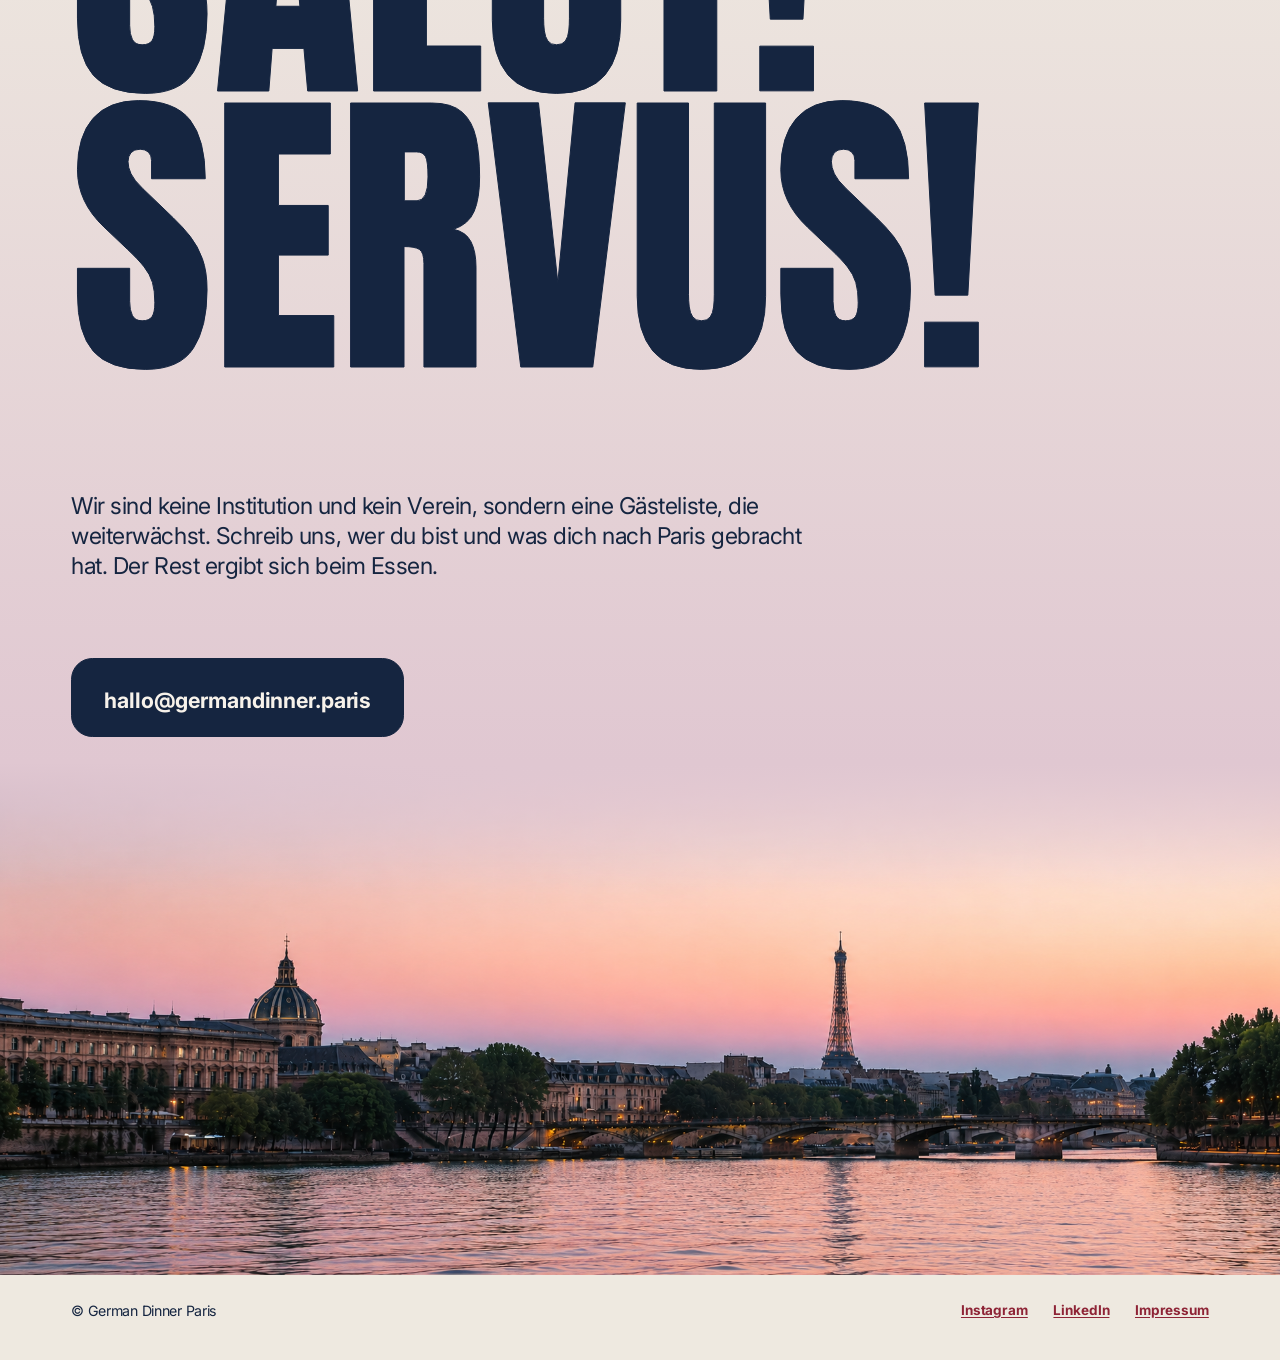
==== commit 031c1ef0: "Mobil: Navigationspille nach unten, wie in der Referenz Nachgemessen an lafamiglia.vc bei 375px. Der" ====
--- a/index.html
+++ b/index.html
@@ -10,10 +10,10 @@
 <link rel="preconnect" href="https://fonts.gstatic.com" crossorigin>
 <link href="https://fonts.googleapis.com/css2?family=Anton&family=Inter:wght@400;500;700&display=swap" rel="stylesheet">
 
-<link rel="stylesheet" href="tokens.css?v=1787060820">
-<link rel="stylesheet" href="base.css?v=1787060820">
-<link rel="stylesheet" href="components.css?v=1787060820">
-<link rel="stylesheet" href="page.css?v=1787060820">
+<link rel="stylesheet" href="tokens.css?v=1787678580">
+<link rel="stylesheet" href="base.css?v=1787678580">
+<link rel="stylesheet" href="components.css?v=1787678580">
+<link rel="stylesheet" href="page.css?v=1787678580">
 </head>
 <body>
 
--- a/tokens.css
+++ b/tokens.css
@@ -135,7 +135,11 @@
   --fs-button:      max(15px, calc(var(--u) * 1.67));  /*  24px       */
   --fs-nav:         max(13px, calc(var(--u) * 1.11));  /*  16px       */
   --fs-caption:     max(12px, calc(var(--u) * 1.11));  /*  16px       */
-  --fs-link-sm:     max(12px, calc(var(--u) * 1));     /*  14.4px     */
+  /* Boden 13.5px statt 12px: das ist der Wert, den die Referenz auf dem
+     Telefon fuer ihre Fusszeilenlinks setzt. Bei 12px lagen unsere
+     darunter. Ab 1350px Breite greift ohnehin wieder der proportionale
+     Wert. */
+  --fs-link-sm:     max(13.5px, calc(var(--u) * 1));   /*  14.4px     */
 
   --lh-display: .9;
   --lh-tight:   1;
@@ -278,5 +282,24 @@
        genau die 320px Mindestspalte, darunter zu wenig. Unterhalb
        steht der Fließtext deshalb links, die Bildobjekte darüber. */
     --column-offset-half: 0px;
+
+    /* Der Seitenabstand. Proportional wären es bei 375px 20,8px, und das
+       ist an einem Telefon zu wenig: die Randspalte liest sich dort als
+       Zufall, nicht als Gestaltung. 8u sind 30px, also rund die Hälfte
+       mehr. Der Wert wirkt an drei Stellen gleichzeitig, weil alle drei
+       aus derselben Variable rechnen: Container, Navigationspille
+       (right) und Hero-Headline. */
+    --container-padding: calc(var(--u) * 8);
+
+    /* Der breitere Rand macht die Textspalte schmaler, und daran hängen
+       die Display-Headlines: ihre Schriftgrade sind so bestimmt, dass die
+       längste Zeile die Contentbreite genau füllt (siehe page.css,
+       „Headline-Größen"). Bliebe der Grad gleich, stünden sie über den
+       neuen Rand — gemessen 10px bei „Heute fremd", 12px bei „Was bei
+       uns". Statt vier Multiplikatoren einzeln nachzuziehen, folgt hier
+       die Displayeinheit selbst dem Satzspiegel: 84u neue Contentbreite
+       geteilt durch 88,89u alte. Jede künftige Headline ist damit
+       automatisch mitgeregelt. */
+    --u-display: calc(var(--u) * 84 / 88.89);
   }
 }
--- a/components.css
+++ b/components.css
@@ -36,25 +36,21 @@
   padding-top: var(--space-xs);
 }
 
-@media (max-width: 719px) {
-  /* Die Navigationspille ist das einzige Element, das nicht beliebig
-     mitschrumpfen darf — unter rund 44px Höhe ist sie mit dem Finger
-     nicht mehr sicher zu treffen. Dadurch reicht sie auf schmalen
-     Displays relativ tiefer ins Layout als am Desktop und berührte dort
-     die Oberkante der Headline (gemessen 10px Überlappung bei 375px).
-     Der Kopfbereich bekommt deshalb die Höhe der Pille als Mindestmaß,
-     womit der Abstand zwischen beiden wieder dem Desktop entspricht.
-     3.4 = Innenabstand oben (1.1em) + unten (1em) + Zeilenhöhe (1.3). */
-  .header { min-height: calc(var(--fs-nav) * 3.4); }
-}
+/* Die frühere Mindesthöhe des Kopfbereichs auf schmalen Displays ist
+   entfallen. Sie hat Platz für die Navigationspille freigehalten, die
+   dort oben rechts stand; seit die Pille unten sitzt, gibt es nichts
+   mehr freizuhalten. Der Kopfbereich ist damit auf jeder Breite gleich
+   hoch, nämlich so hoch wie die Wortmarke. */
 
 /* ════════════════════════════════════════════════════════════
    2  NAVIGATION
-   Freischwebende Pille oben rechts — auf jeder Breite dieselbe.
-
-   Früher klappte sie unter 480px in ein Bottom-Sheet mit
-   „Menü"-Trigger um. Das war der auffälligste Bruch zwischen
-   Desktop und Handy: anderer Ort, andere Form, anderes
+   Freischwebende Pille: am Desktop oben rechts, am Telefon unten
+   in der Mitte. Genau diesen Wechsel macht die Referenz auch.
+
+   Form, Farbe, Inhalt und Verhalten bleiben dabei gleich — es
+   ändert sich nur, wo die Pille klebt. Das ist etwas anderes als
+   die frühere Fassung, die unter 480px in ein Bottom-Sheet mit
+   „Menü"-Trigger umklappte: anderer Ort, andere Form, anderes
    Bedienmuster. Mit den zwei Einträgen, die die Seite hat, passt
    die Pille auch auf ein 320px-Display — gemessen rund 176px
    breit. Der Trigger bleibt im Markup und auf display:none; das
@@ -105,16 +101,25 @@
 .navlink:last-child  { padding-right: 1.2em; }
 
 @media (max-width: 719px) {
-  /* Das Padding steht in em der Navigationsschrift, und die hat einen
-     Boden. Dadurch bleibt die Pille absolut fast gleich groß, während der
-     Viewport schrumpft: am Desktop nimmt sie 5% der Breite ein, bei 375px
-     wären es 16% — sie würde die Headline überdecken. Flacheres Padding
-     bringt sie auf rund 44px Höhe, also weiterhin auf die Mindestgröße
-     für Fingertippen, bei etwa 9% der Breite. Form, Ort und Verhalten
-     bleiben unverändert. */
-  .navlink             { padding: 1.1em .8em 1em; }
-  .navlink:first-child { padding-left: 1.2em; }
-  .navlink:last-child  { padding-right: 1.1em; }
+  /* Die Pille wandert nach unten in die Mitte. So macht es die Referenz
+     auf dem Telefon auch, und sie loest damit ein Platzproblem: oben
+     rechts nimmt die Pille am Desktop 5% der Breite ein, bei 375px waeren
+     es 47% — sie stand dort direkt ueber der Headline und musste flacher
+     gedrueckt werden, um sie nicht zu beruehren. Unten stoert sie
+     niemanden und darf ihre natuerliche Hoehe behalten.
+
+     Gemessen an der Referenz bei 375px: Pille 60,5px hoch, 11,3px ueber
+     der Unterkante. Ohne die frueher noetige Padding-Reduktion kommt
+     unsere auf 60px, weil das Padding in em der Navigationsschrift steht
+     und die bei 13px Boden liegt. Der Abstand nach unten ist mit 3u
+     ebenfalls derselbe. */
+  .nav {
+    top: auto;
+    right: auto;
+    bottom: calc(var(--u) * 3);
+    left: 50%;
+    transform: translateX(-50%);
+  }
 }
 
 /* Harte Inversion, ohne Dauer — das prägendste Merkmal des Designs */
@@ -625,10 +630,16 @@
 @media (max-width: 719px) {
   /* Die Fußzeile bleibt eine Zeile wie am Desktop und bricht nur, wenn
      der Platz wirklich nicht reicht — dafür sorgt flex-wrap auf
-     .footer__links. Die frühere Freihaltung von 30u am unteren Rand ist
-     weg: sie war für die fixierte Bottom-Navigation da, und die sitzt
-     jetzt wieder oben rechts. */
-  .footer { flex-wrap: wrap; row-gap: var(--space-xs); }
+     .footer__links. */
+  .footer {
+    flex-wrap: wrap;
+    row-gap: var(--space-xs);
+    /* Die Navigationspille steht am Telefon fest ueber dem unteren Rand
+       und wuerde sonst auf der Fussleiste liegen. Die Referenz haelt an
+       derselben Stelle 35u frei, gemessen von der Unterkante des letzten
+       Fusstextes. */
+    padding-bottom: calc(var(--u) * 30);
+  }
 }
 
 
--- a/page.css
+++ b/page.css
@@ -243,23 +243,13 @@
 }
 
 @media (max-width: 719px) {
-  /* Zwei Korrekturen, beide rechnerisch, damit der Arc exakt so groß und
-     so weit angeschnitten bleibt wie am Desktop:
-
-     72.5% statt 145%, weil die Bildspalte beim Stapeln von der halben auf
-     die volle Contentbreite springt. 145% von 44,45vw und 72.5% von
-     88,9vw sind beide 64,45vw — dieselbe Bildbreite, gemessen am
-     Viewport. Ohne diese Halbierung wäre der Arc am Handy doppelt so
-     groß wie am Desktop.
-
-     margin-left bleibt bei -26u und ist damit ebenfalls unverändert in vw,
-     der Anschnitt links stimmt also weiter. Nur der negative margin-top
-     muss weg: er zog das Objekt am Desktop neben dem Kartenstapel nach
-     oben, hier stünde es damit im Vorspanntext. */
-  .split__image {
-    width: 72.5%;
-    margin-top: 0;
-  }
+  /* Am Telefon steht der Arc nicht mehr. Am Desktop trägt er die linke
+     Hälfte des Splits und ist links angeschnitten; beim Stapeln wird
+     daraus ein 64vw breites Bild über dem Kartenstapel, das dort nichts
+     mehr komponiert und den Weg zu den Karten nur verlängert. Die
+     Bildspalte fällt deshalb ganz weg statt nur ihr Inhalt: ein leeres
+     Flex-Kind würde weiter Platz beanspruchen. */
+  .split__visual { display: none; }
 }
 
 
@@ -370,27 +360,100 @@
    Die zweite und letzte Stelle, an der die Bildschirmbreite ein anderes
    Layout erzwingt.
 
-   Am Desktop steht der Fließtext im Manifest rechts neben dem
-   Brandenburger Tor — der Versatz von 44,44u macht Platz dafür. Fällt
-   dieser Versatz weg (siehe --column-offset-half in tokens.css), liegt
-   der Absatz genau hinter dem Tor und ist unlesbar.
-
-   Die Objekte behalten trotzdem ihre Position, denn sie tragen die
-   Komposition. Stattdessen reserviert der Headline-Wrapper deren Höhe,
-   sodass der Text darunter beginnt statt daneben. Die Werte kommen aus
-   den Objektmaßen selbst, jeweils margin-top plus sichtbare Bildhöhe:
-
-     Tor           48u + 54u × 0,79  = 91u   → 100u mit Luft
-     Currywurst    19u + 30u × 0,78  = 42u
+   Am Desktop steht der Fließtext im Manifest rechts neben dem Bild —
+   der Versatz von 44,44u macht Platz dafür. Fällt dieser Versatz weg
+   (siehe --column-offset-half in tokens.css), liegt der Absatz genau
+   hinter dem Objekt und ist unlesbar.
+
+   Die verbliebenen Objekte behalten trotzdem ihre Position, denn sie
+   tragen die Komposition. Stattdessen reserviert der Headline-Wrapper
+   deren Höhe, sodass der Text darunter beginnt statt daneben. Die Werte
+   kommen aus den Objektmaßen selbst, jeweils margin-top plus sichtbare
+   Bildhöhe:
+
+     Currywurst    19u + 30u × 0,78  = 42u   →  48u
      Baguette       5u + 44u × 0,88  = 44u   →  52u
      Sacré-Cœur   0,5u + 44u × 0,88  = 39u   →  48u
+
+   Das Tor stand hier mit 48u + 54u × 0,79 = 91u und war der Grund für
+   die früheren 100u. Es entfällt am Telefon, siehe weiter unten.
 
    Der frühere Zwischenbereich 480–900px, der hier stand, ist ersatzlos
    weg. Er hat nur reparariert, was die Untergrenze von --u kaputt
    gemacht hat — und die gibt es nicht mehr. */
 
 @media (max-width: 719px) {
-  .headline--object                  { min-height: calc(var(--u) * 100); }
+  /* 100u galt, solange das Brandenburger Tor die Höhe im Manifest
+     bestimmt hat. Ohne das Tor bleibt dort nur die Currywurst mit
+     19u + 30u × 0,78 = 42u, und die drei Headline-Zeilen sind mit rund
+     47u ohnehin höher. 48u lassen darüber hinaus etwas Luft. */
+  .headline--object                  { min-height: calc(var(--u) *  48); }
   .section--dark   .headline--object { min-height: calc(var(--u) *  52); }
   .section--accent .headline--object { min-height: calc(var(--u) *  48); }
 }
+
+
+/* ── Unter 720px: Hero-Headline im Satzspiegel ──────────────
+   Am Desktop hebt die Headline das Seitenpadding auf und läuft bis an
+   die Viewportkanten. Am Telefon steht sie damit als einziges Element
+   ohne Rand, und weil sie zugleich das größte ist, fällt genau dort auf,
+   dass die Seite keinen hat. Sie bekommt deshalb denselben Satzspiegel
+   wie der übrige Inhalt.
+
+   Der Schriftgrad folgt daraus, er ist keine freie Wahl: „Zwei Heimaten"
+   ist beim Multiplikator 17 genau 99,2u breit. In die neue Box von
+   100u − 2 × 8u = 84u passt das nur bei 17 × 84 / 99,2 = 14,39. 14.2
+   lässt gut 1u Luft an der rechten Kante.
+
+   Die Mindesthöhe von 34u bleibt: sie hängt nicht an der Schrift,
+   sondern am Eiffelturm darüber (32u breit, sichtbar bis 31,6u). */
+@media (max-width: 719px) {
+  .headline--hero .headline__text {
+    width: 100%;
+    margin-inline: 0;
+    /* Bewusst --u statt --u-display: die Displayeinheit ist am Telefon
+       schon um den Faktor 84/88,89 verkleinert, und der gilt für
+       Headlines im Satzspiegel. Die Hero-Headline kommt dagegen von der
+       vollen Viewportbreite und braucht den stärkeren Faktor 84/99,2. */
+    font-size: calc(var(--u) * 14.2);
+  }
+}
+
+
+/* ── Unter 720px: Bildobjekte bleiben am Seitenrand ─────────
+   Die Objekte sind relativ zur Textspalte positioniert, komponiert sind
+   sie aber gegen die Seitenkante: mindestens eines pro Sektion läuft
+   dort hinaus. Der breitere Rand verschiebt sie deshalb an die falsche
+   Stelle. Gemessen bei 375px: die Currywurst endete exakt auf der
+   Viewportkante statt mit 2,4u Luft davor, das Baguette war 2,4u weiter
+   angeschnitten als am Desktop.
+
+   Die Verschiebung gleicht genau die Differenz der beiden Seitenränder
+   aus (8u − 5,56u). Danach steht jedes Objekt wieder dort, wo es am
+   Desktop steht, gemessen am Viewport. */
+@media (max-width: 719px) {
+  .object { transform: translateX(calc(var(--u) * -2.44)); }
+}
+
+
+/* ── Unter 720px: kein Brandenburger Tor ────────────────────
+   Am Desktop steht das Tor links unter der Manifest-Headline und der
+   Fließtext rechts daneben. Am Telefon gibt es dieses Nebeneinander
+   nicht mehr: der Text rutscht unter das Bild, und das Tor wird zur
+   Fläche, die man durchscrollt. Es entfällt deshalb ganz. Die
+   Currywurst bleibt, weil sie in der Lücke neben „MORGEN" sitzt und
+   dort dieselbe Aufgabe erfüllt wie am Desktop. */
+@media (max-width: 719px) {
+  .object--tor-bleed { display: none; }
+}
+
+
+/* ── Unter 720px: Akkordeontitel ────────────────────────────
+   „Die Gastgeber", „Der Abend", „Der Austausch" und die übrigen stehen
+   in --fs-heading-sm, und dessen Boden von 21px greift am Telefon fast
+   auf voller Breite. Neben dem Fließtext mit 15px Boden wirkt das zu
+   nah an einer Headline. 19px ist knapp ein Zehntel weniger, der
+   Abstand zum Fließtext bleibt deutlich, die Titel bleiben Titel. */
+@media (max-width: 719px) {
+  .accordion__title { font-size: max(19px, calc(var(--u) * 2.22)); }
+}
